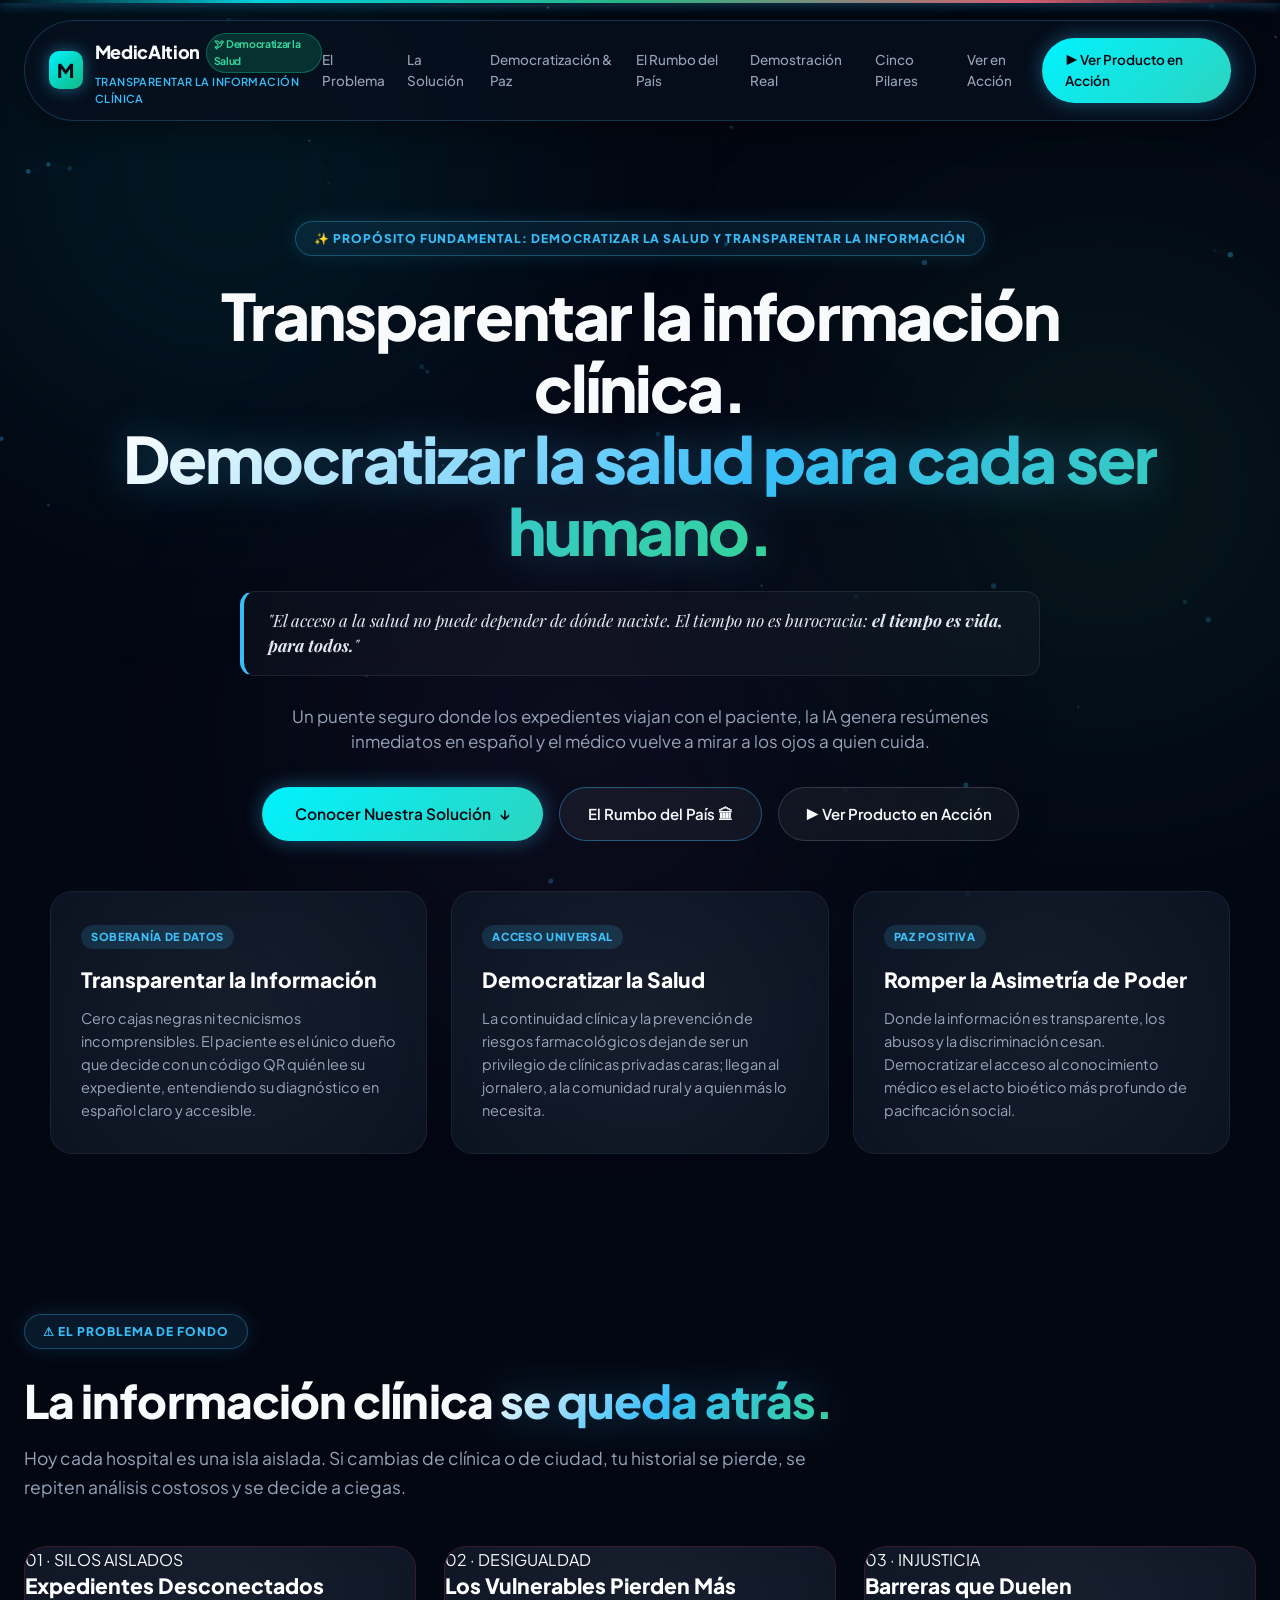
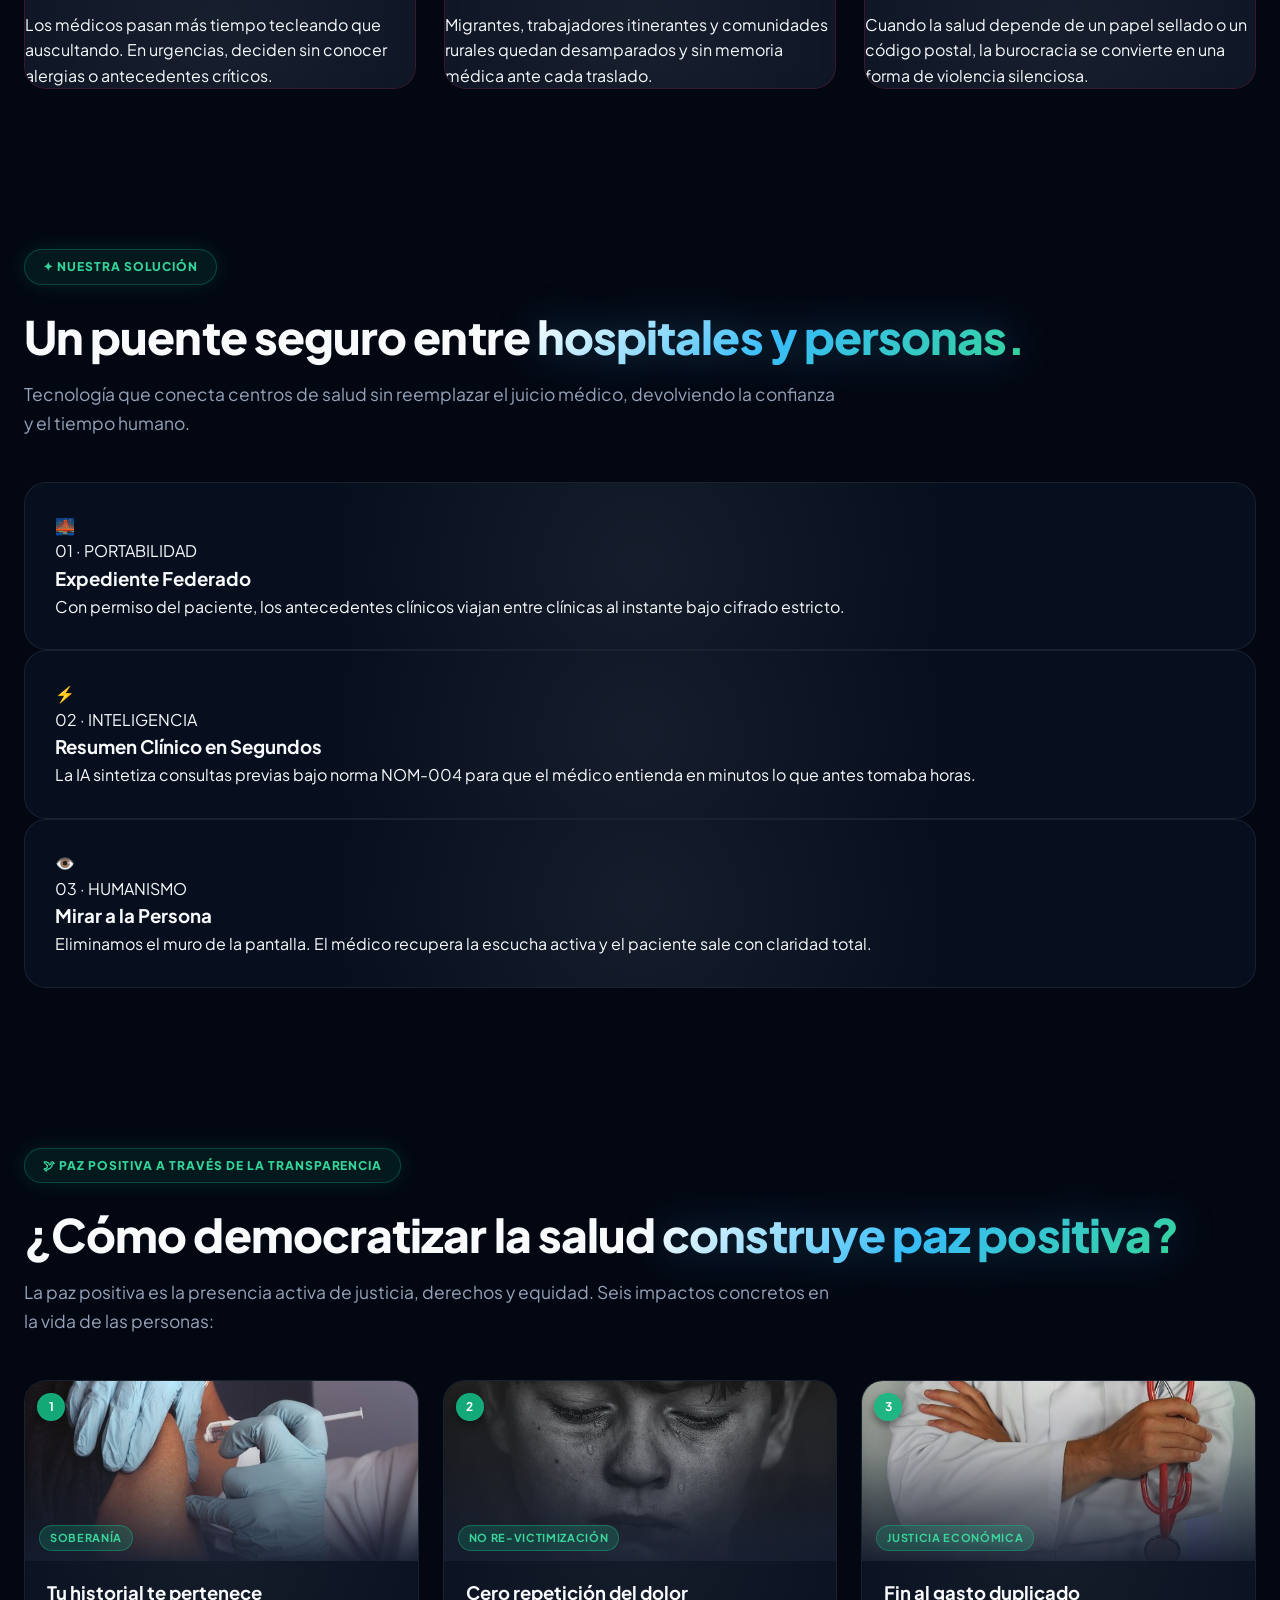
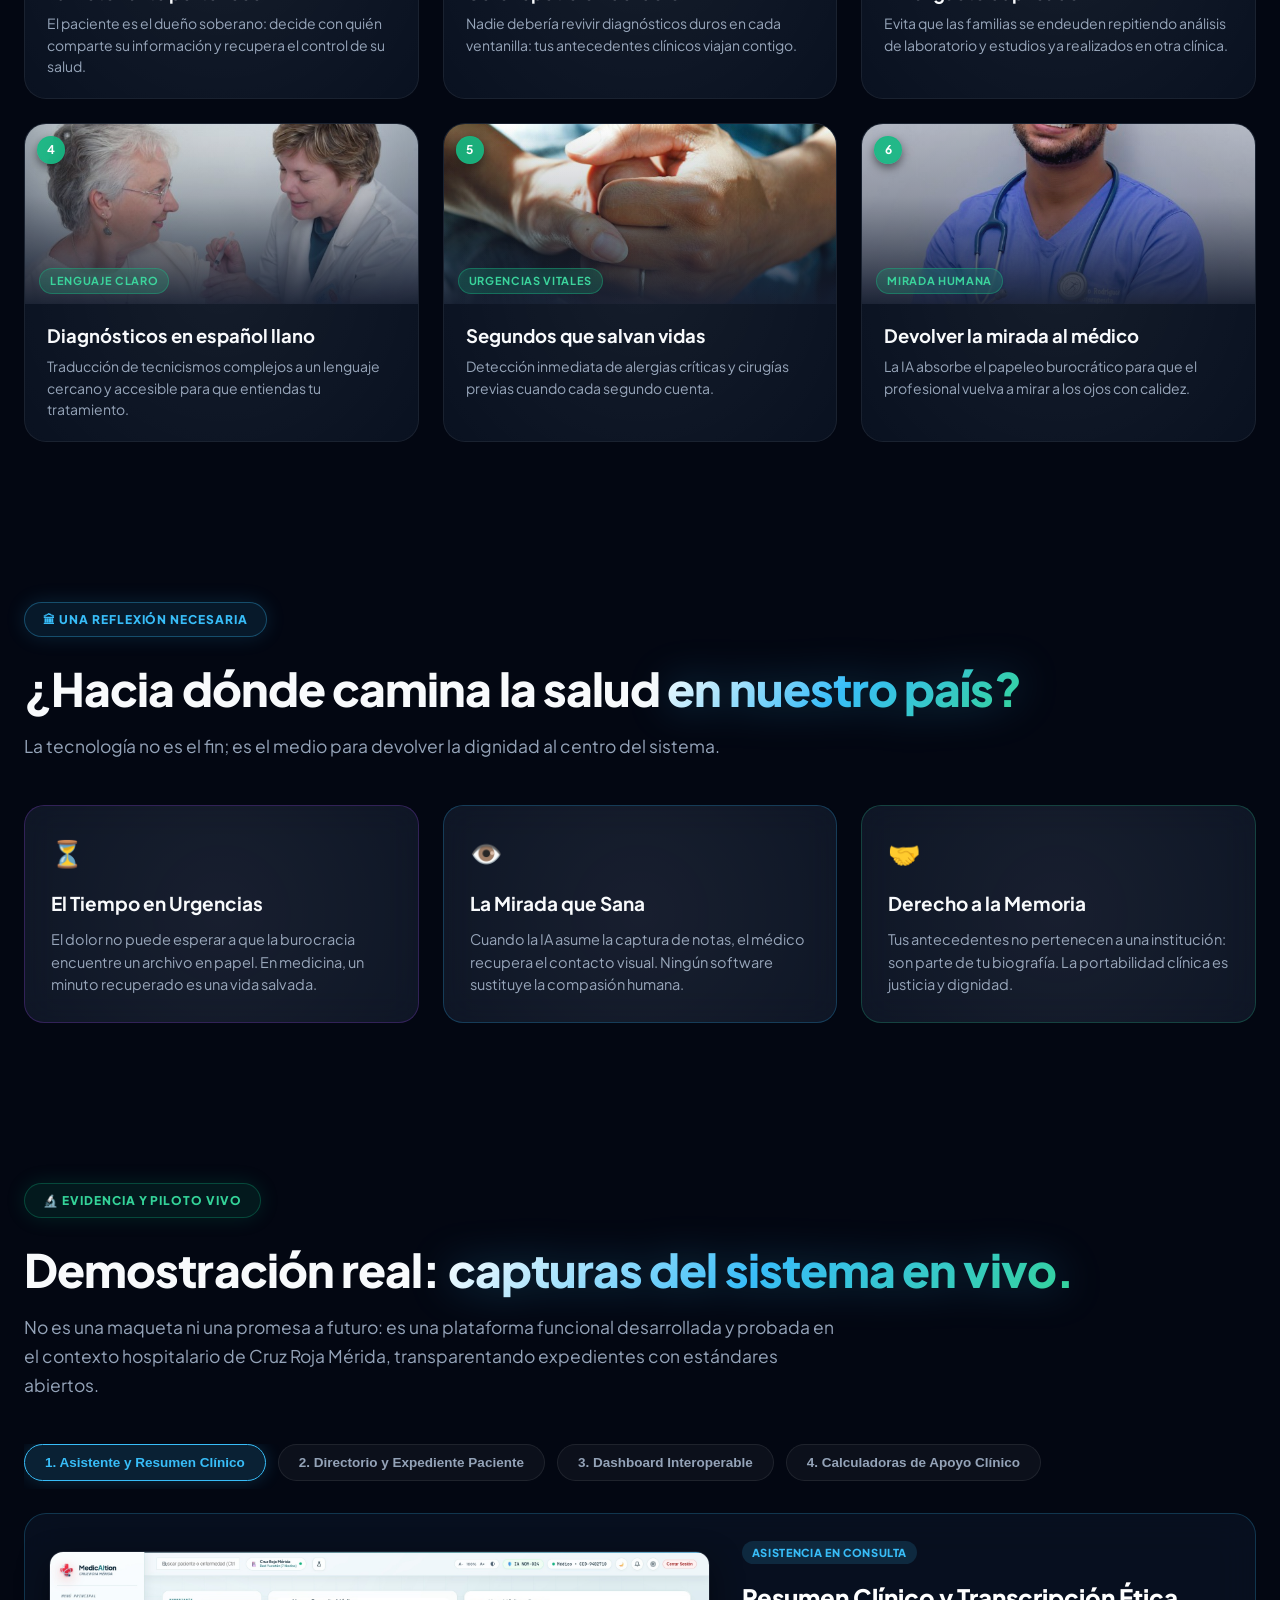
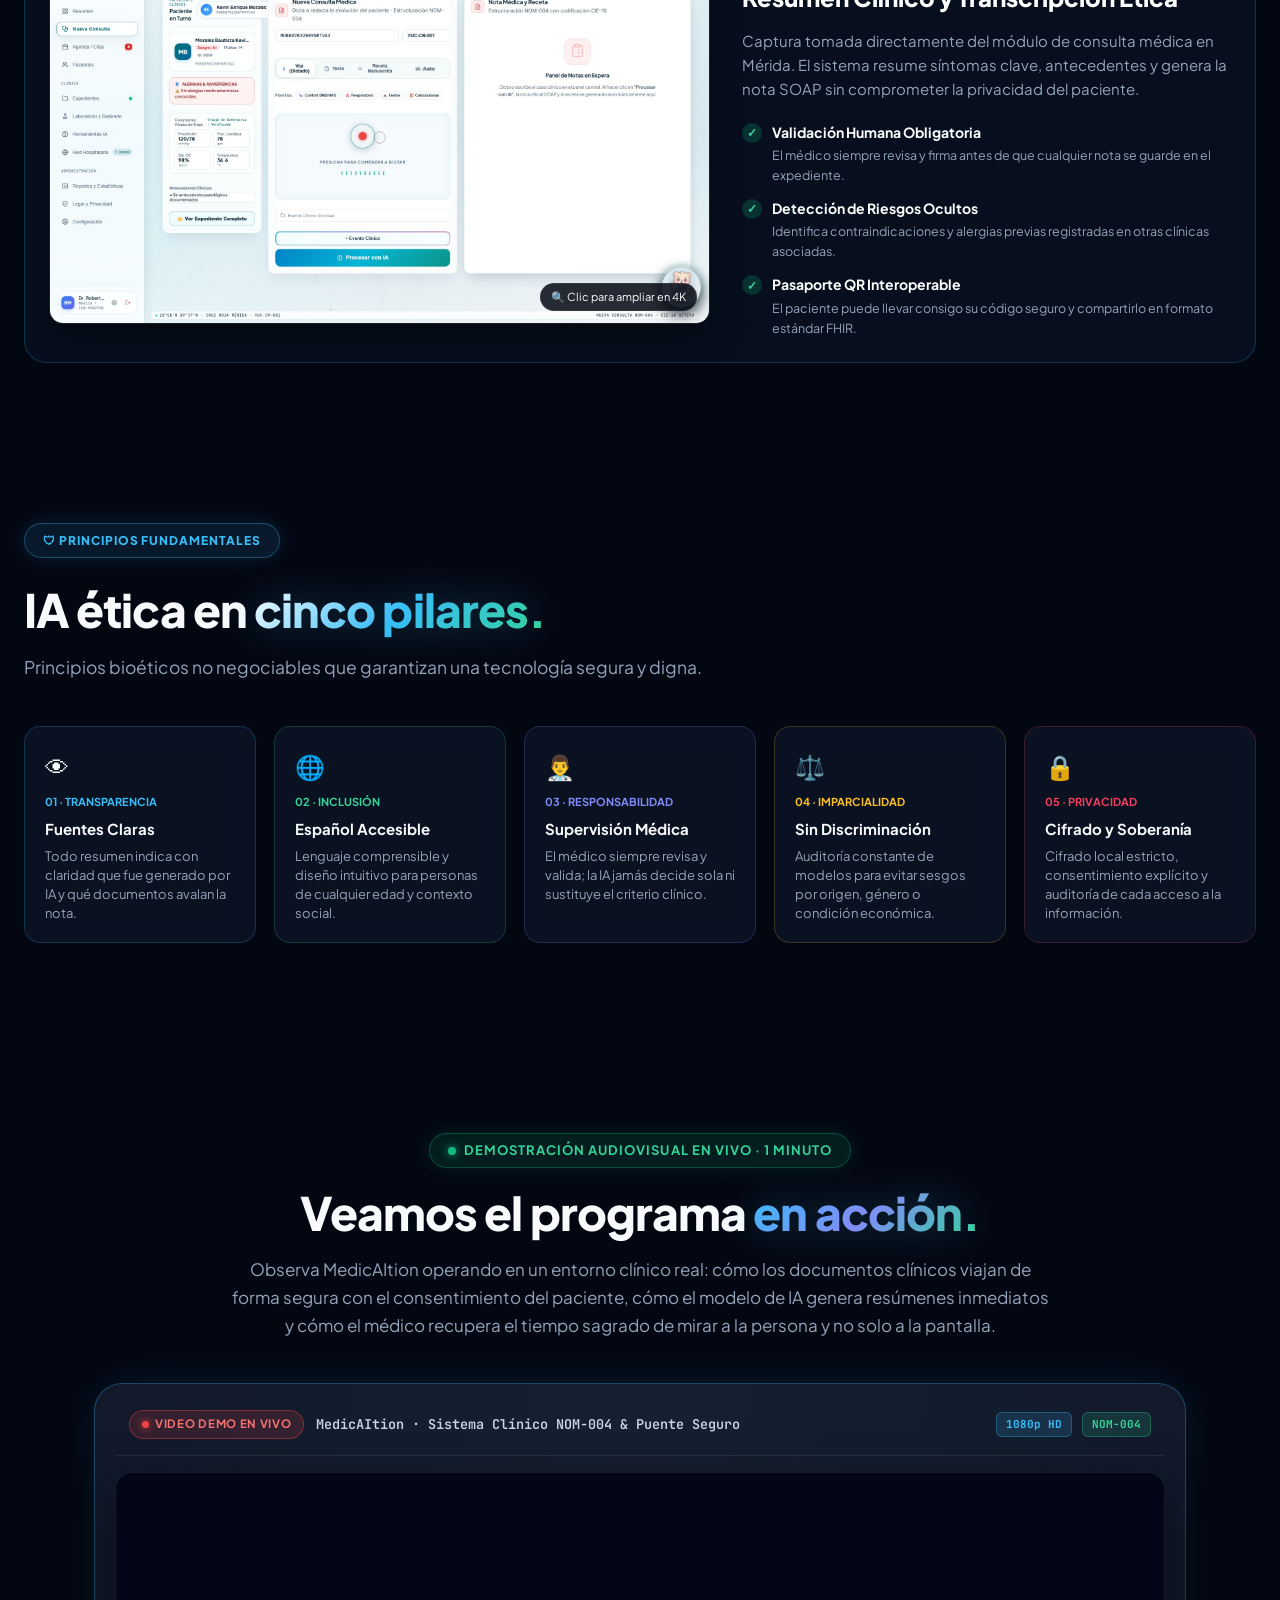
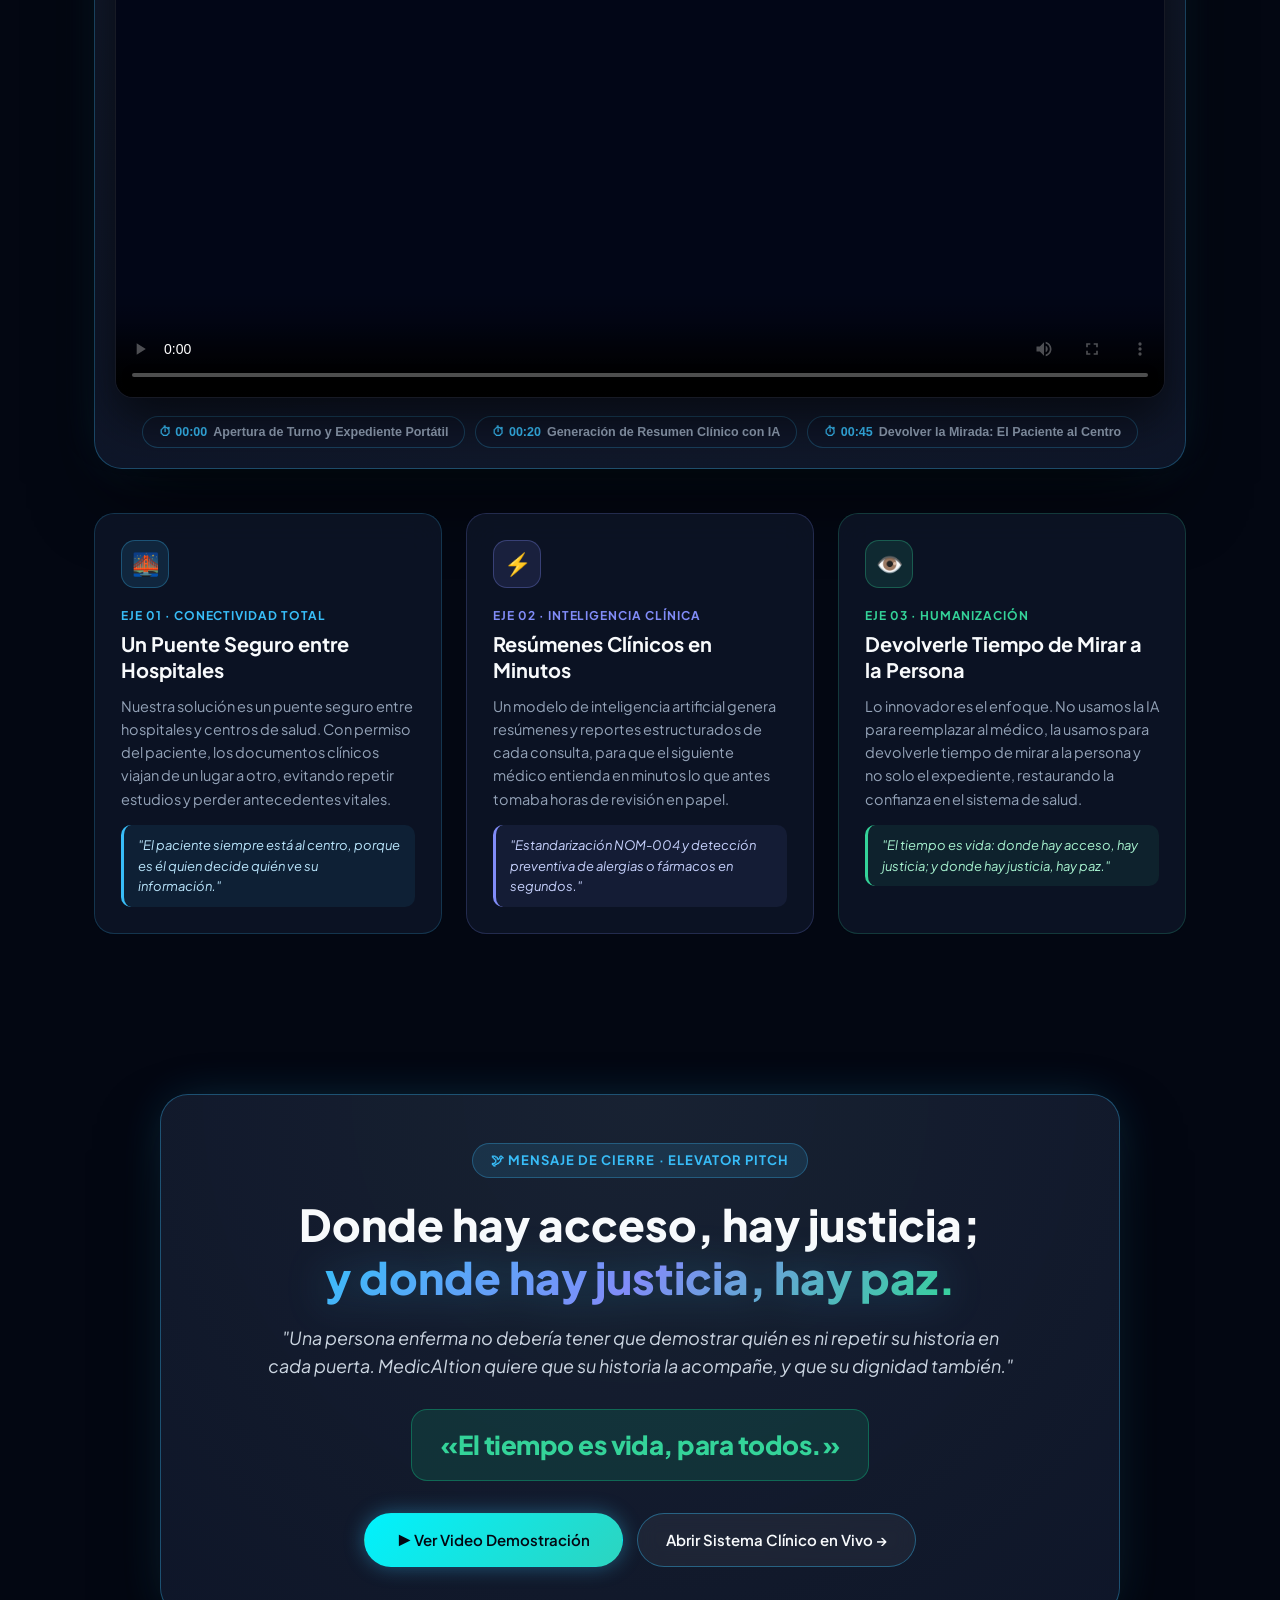
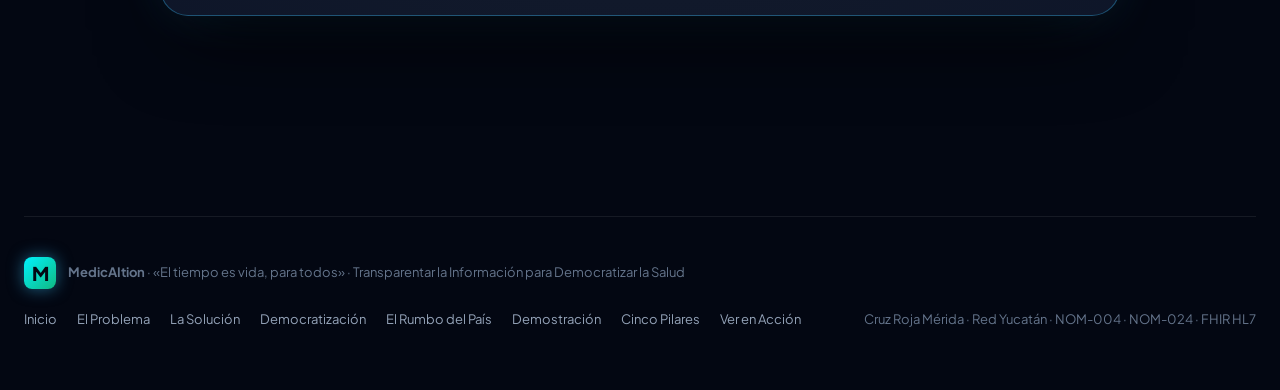
==== frontend/landing/index.html @ 50cee6bd "refactor: Condensar toda la presentacion a formato Elevator Pitch eliminando exceso de texto y jerga" ====
<!DOCTYPE html>
<html lang="es">
<head>
  <meta charset="UTF-8" />
  <meta name="viewport" content="width=device-width, initial-scale=1.0" />
  <title>MedicAItion — «El tiempo es vida, para todos» · Democratizar la Salud</title>
  <meta name="description" content="Una profunda propuesta bioética y tecnológica para democratizar la salud en México transparentando la información clínica. Porque el tiempo es vida, para todos." />

  <!-- TIPOGRAFÍAS DE ÉLITE: Plus Jakarta Sans, Playfair Display y JetBrains Mono -->
  <link rel="preconnect" href="https://fonts.googleapis.com" />
  <link rel="preconnect" href="https://fonts.gstatic.com" crossorigin />
  <link href="https://fonts.googleapis.com/css2?family=Plus+Jakarta+Sans:wght@300;400;500;600;700;800;900&family=Playfair+Display:ital,wght@0,500;0,600;0,700;1,400;1,600;1,700&family=JetBrains+Mono:wght@400;500;700&display=swap" rel="stylesheet" />

  <style>
    /* ==========================================================================
       VARIABLES Y PALETA DE COLORES ULTRA-LUXURY (NÁCAR BIOCLÍNICO & CALIDEZ HUMANA)
       ========================================================================== */
    :root {
      --bg: #030712;
      --bg-surface: #070f1e;
      --bg-card: rgba(10, 20, 36, 0.72);
      --bg-card-hover: rgba(15, 30, 54, 0.90);
      --bg-glass: rgba(255, 255, 255, 0.04);
      
      --border-subtle: rgba(255, 255, 255, 0.08);
      --border-glass: rgba(56, 189, 248, 0.22);
      --border-glow: rgba(56, 189, 248, 0.6);
      
      --cyan: #38bdf8;
      --cyan-bright: #00f2fe;
      --teal: #2dd4bf;
      --emerald: #10b981;
      --emerald-glow: #34d399;
      --rose: #f43f5e;
      --rose-glow: #fb7185;
      --amber: #fbbf24;
      --purple: #c084fc;
      --indigo: #6366f1;
      
      --text-main: #f8fafc;
      --text-muted: #94a3b8;
      --text-dim: #64748b;
      
      --font-sans: 'Plus Jakarta Sans', -apple-system, BlinkMacSystemFont, sans-serif;
      --font-serif: 'Playfair Display', Georgia, serif;
      --font-mono: 'JetBrains Mono', monospace;
      
      --radius-sm: 8px;
      --radius-md: 14px;
      --radius-lg: 22px;
      --radius-full: 9999px;
      
      --shadow-subtle: 0 4px 20px rgba(0, 0, 0, 0.4);
      --shadow-glow: 0 0 35px rgba(56, 189, 248, 0.25);
      --shadow-rose: 0 0 35px rgba(244, 63, 94, 0.25);
      --shadow-emerald: 0 0 35px rgba(16, 185, 129, 0.25);
    }

    *, *::before, *::after {
      box-sizing: border-box;
      margin: 0;
      padding: 0;
    }

    html {
      scroll-behavior: smooth;
      background-color: var(--bg);
      color: var(--text-main);
      font-family: var(--font-sans);
      font-size: 16px;
      line-height: 1.6;
      overflow-x: hidden;
      -webkit-font-smoothing: antialiased;
    }

    body {
      position: relative;
      background-color: var(--bg);
      color: var(--text-main);
      min-height: 100vh;
      overflow-x: hidden;
    }

    /* CANVAS Y FONDOS BIOLUMINISCENTES DINÁMICOS */
    #mesh-canvas {
      position: fixed;
      top: 0;
      left: 0;
      width: 100vw;
      height: 100vh;
      pointer-events: none;
      z-index: 0;
      opacity: 0.55;
    }

    .ambient-aurora {
      position: fixed;
      width: 650px;
      height: 650px;
      border-radius: 50%;
      filter: blur(140px);
      pointer-events: none;
      z-index: 0;
      opacity: 0.18;
      animation: auroraFloat 22s ease-in-out infinite alternate;
    }
    .aurora-1 {
      top: -150px;
      left: -100px;
      background: radial-gradient(circle, var(--cyan-bright) 0%, rgba(99, 102, 241, 0) 70%);
    }
    .aurora-2 {
      bottom: 10%;
      right: -150px;
      background: radial-gradient(circle, var(--emerald-glow) 0%, rgba(45, 212, 191, 0) 70%);
      animation-delay: -7s;
    }
    .aurora-3 {
      top: 45%;
      left: 20%;
      background: radial-gradient(circle, var(--purple) 0%, rgba(244, 63, 94, 0) 70%);
      opacity: 0.12;
      animation-delay: -14s;
    }

    @keyframes auroraFloat {
      0% { transform: translate(0, 0) scale(1); }
      50% { transform: translate(60px, 40px) scale(1.12); }
      100% { transform: translate(-40px, 80px) scale(0.95); }
    }

    /* LÍNEA DE LATIDO EKG OSCILOSCOPIO */
    .ekg-line-header {
      position: fixed;
      top: 0;
      left: 0;
      width: 100%;
      height: 3px;
      z-index: 1000;
      background: linear-gradient(90deg, 
        transparent 0%, 
        var(--cyan-bright) 20%, 
        var(--emerald-glow) 50%, 
        var(--rose-glow) 80%, 
        transparent 100%);
      opacity: 0.85;
      box-shadow: 0 0 12px var(--cyan);
      animation: ekgPulse 3.5s cubic-bezier(0.4, 0, 0.2, 1) infinite;
    }

    @keyframes ekgPulse {
      0% { opacity: 0.3; transform: scaleX(0.7); filter: hue-rotate(0deg); }
      50% { opacity: 1; transform: scaleX(1); filter: hue-rotate(25deg); }
      100% { opacity: 0.3; transform: scaleX(0.7); filter: hue-rotate(0deg); }
    }

    /* SPOTLIGHT INTERACTIVO DEL CURSOR */
    .cursor-spotlight {
      position: fixed;
      top: 0;
      left: 0;
      width: 700px;
      height: 700px;
      margin-left: -350px;
      margin-top: -350px;
      border-radius: 50%;
      background: radial-gradient(circle, rgba(56, 189, 248, 0.08) 0%, rgba(56, 189, 248, 0) 65%);
      pointer-events: none;
      z-index: 1;
      transition: opacity 0.3s ease;
      transform: translate3d(var(--mouse-x, -1000px), var(--mouse-y, -1000px), 0);
    }

    /* CONTENEDOR PRINCIPAL */
    .content-wrapper {
      position: relative;
      z-index: 2;
      max-width: 1320px;
      margin: 0 auto;
      padding: 0 24px;
    }

    /* BARRA DE NAVEGACIÓN SUPERIOR (HUD DE CRISTAL) */
    .hud-header {
      position: sticky;
      top: 20px;
      z-index: 100;
      display: flex;
      align-items: center;
      justify-content: space-between;
      padding: 12px 24px;
      margin: 20px 0 40px 0;
      background: rgba(7, 15, 30, 0.75);
      backdrop-filter: blur(20px);
      -webkit-backdrop-filter: blur(20px);
      border: 1px solid var(--border-glass);
      border-radius: var(--radius-full);
      box-shadow: 0 8px 32px rgba(0, 0, 0, 0.45);
      transition: all 0.3s ease;
    }

    .hud-brand {
      display: flex;
      align-items: center;
      gap: 12px;
      text-decoration: none;
      color: var(--text-main);
    }

    .brand-mark {
      width: 38px;
      height: 38px;
      border-radius: 10px;
      background: linear-gradient(135deg, var(--cyan-bright) 0%, var(--emerald) 100%);
      display: flex;
      align-items: center;
      justify-content: center;
      font-weight: 900;
      font-size: 19px;
      color: #030712;
      box-shadow: 0 0 16px rgba(56, 189, 248, 0.5);
    }

    .brand-text {
      display: flex;
      flex-direction: column;
    }
    .brand-name {
      font-weight: 900;
      font-size: 18px;
      letter-spacing: -0.02em;
      display: flex;
      align-items: center;
      gap: 6px;
    }
    .brand-name .badge-paz {
      font-size: 10.5px;
      font-weight: 700;
      padding: 2px 7px;
      border-radius: 999px;
      background: rgba(16, 185, 129, 0.2);
      border: 1px solid rgba(16, 185, 129, 0.4);
      color: var(--emerald-glow);
    }
    .brand-sub {
      font-size: 11px;
      color: var(--cyan);
      letter-spacing: 0.04em;
      text-transform: uppercase;
      font-weight: 600;
    }

    .hud-nav {
      display: flex;
      align-items: center;
      gap: 18px;
    }
    .hud-nav a {
      text-decoration: none;
      color: var(--text-muted);
      font-size: 13.5px;
      font-weight: 500;
      transition: all 0.2s ease;
      position: relative;
    }
    .hud-nav a:hover {
      color: var(--cyan);
    }
    .hud-nav a:hover::after {
      content: '';
      position: absolute;
      bottom: -4px;
      left: 0;
      width: 100%;
      height: 2px;
      background: var(--cyan);
      box-shadow: 0 0 8px var(--cyan);
      border-radius: 2px;
    }

    .hud-actions {
      display: flex;
      align-items: center;
      gap: 12px;
    }

    /* BOTONES GLOW */
    .btn-glow {
      display: inline-flex;
      align-items: center;
      gap: 8px;
      padding: 10px 22px;
      border-radius: var(--radius-full);
      font-size: 13.5px;
      font-weight: 600;
      text-decoration: none;
      cursor: pointer;
      transition: all 0.25s cubic-bezier(0.4, 0, 0.2, 1);
      border: 1px solid transparent;
      outline: none;
    }
    .btn-glow-primary {
      background: linear-gradient(135deg, var(--cyan-bright) 0%, var(--teal) 100%);
      color: #030712;
      box-shadow: 0 0 20px rgba(56, 189, 248, 0.4);
    }
    .btn-glow-primary:hover {
      transform: translateY(-2px);
      box-shadow: 0 0 30px rgba(56, 189, 248, 0.7);
    }
    .btn-glow-secondary {
      background: rgba(255, 255, 255, 0.05);
      color: var(--text-main);
      border-color: rgba(255, 255, 255, 0.15);
      backdrop-filter: blur(10px);
    }
    .btn-glow-secondary:hover {
      background: rgba(255, 255, 255, 0.1);
      border-color: var(--cyan);
      color: var(--cyan);
      transform: translateY(-2px);
    }

    /* ==========================================================================
       1. HERO SECTION: FILOSOFÍA DE LA VIDA Y EL TIEMPO
       ========================================================================== */
    .hero-container {
      padding: 60px 0 80px 0;
      text-align: center;
      position: relative;
    }

    .section-eyebrow {
      display: inline-flex;
      align-items: center;
      gap: 8px;
      padding: 7px 18px;
      border-radius: var(--radius-full);
      background: rgba(56, 189, 248, 0.1);
      border: 1px solid rgba(56, 189, 248, 0.32);
      color: var(--cyan);
      font-size: 12px;
      font-weight: 800;
      letter-spacing: 0.08em;
      text-transform: uppercase;
      margin-bottom: 24px;
      box-shadow: 0 0 20px rgba(56, 189, 248, 0.15);
    }
    .section-eyebrow.rose {
      background: rgba(244, 63, 94, 0.1);
      border-color: rgba(244, 63, 94, 0.3);
      color: var(--rose-glow);
      box-shadow: 0 0 20px rgba(244, 63, 94, 0.15);
    }
    .section-eyebrow.emerald {
      background: rgba(16, 185, 129, 0.1);
      border-color: rgba(16, 185, 129, 0.3);
      color: var(--emerald-glow);
      box-shadow: 0 0 20px rgba(16, 185, 129, 0.15);
    }

    .hero-title {
      font-family: var(--font-sans);
      font-size: clamp(34px, 5.2vw, 64px);
      font-weight: 900;
      line-height: 1.12;
      letter-spacing: -0.03em;
      margin-bottom: 24px;
      max-width: 1060px;
      margin-left: auto;
      margin-right: auto;
    }

    .text-shimmer {
      background: linear-gradient(135deg, #ffffff 0%, var(--cyan) 50%, var(--emerald-glow) 100%);
      -webkit-background-clip: text;
      -webkit-text-fill-color: transparent;
      filter: drop-shadow(0 0 20px rgba(56, 189, 248, 0.3));
    }
    .text-shimmer-rose {
      background: linear-gradient(135deg, #ffffff 0%, var(--rose-glow) 50%, #f43f5e 100%);
      -webkit-background-clip: text;
      -webkit-text-fill-color: transparent;
      filter: drop-shadow(0 0 20px rgba(244, 63, 94, 0.3));
    }

    .hero-quote-card {
      max-width: 920px;
      margin: 0 auto 28px auto;
      padding: 24px 34px;
      background: rgba(255, 255, 255, 0.03);
      border: 1px solid var(--border-subtle);
      border-left: 4px solid var(--cyan);
      border-radius: var(--radius-md);
      backdrop-filter: blur(14px);
      text-align: left;
    }
    .hero-quote {
      font-family: var(--font-serif);
      font-style: italic;
      font-size: 19.5px;
      color: #e2e8f0;
      line-height: 1.6;
    }

    .hero-desc {
      font-size: 18.5px;
      color: var(--text-muted);
      max-width: 860px;
      margin: 0 auto 36px auto;
      line-height: 1.65;
    }

    .hero-actions {
      display: flex;
      align-items: center;
      justify-content: center;
      gap: 16px;
      margin-bottom: 50px;
      flex-wrap: wrap;
    }

    /* TARJETAS 3D TILT DE LA PROPUESTA DE VALOR */
    .hero-cards-grid {
      display: grid;
      grid-template-columns: repeat(auto-fit, minmax(280px, 1fr));
      gap: 24px;
      max-width: 1180px;
      margin: 0 auto;
      perspective: 1000px;
    }

    .tilt-card {
      background: var(--bg-card);
      border: 1px solid var(--border-subtle);
      border-radius: var(--radius-lg);
      padding: 30px;
      text-align: left;
      position: relative;
      overflow: hidden;
      backdrop-filter: blur(16px);
      transition: transform 0.2s cubic-bezier(0.2, 0, 0.2, 1), border-color 0.3s ease, box-shadow 0.3s ease;
      transform-style: preserve-3d;
    }
    .tilt-card::before {
      content: '';
      position: absolute;
      inset: 0;
      background: radial-gradient(800px circle at var(--card-x, 50%) var(--card-y, 50%), rgba(255, 255, 255, 0.06), transparent 40%);
      pointer-events: none;
      z-index: 1;
    }
    .tilt-card:hover {
      border-color: var(--border-glass);
      box-shadow: 0 16px 36px rgba(0, 0, 0, 0.5), 0 0 30px rgba(56, 189, 248, 0.15);
    }

    .card-badge-pill {
      display: inline-block;
      font-size: 11px;
      font-weight: 800;
      text-transform: uppercase;
      letter-spacing: 0.06em;
      padding: 3px 10px;
      border-radius: var(--radius-full);
      background: rgba(56, 189, 248, 0.15);
      color: var(--cyan);
      margin-bottom: 14px;
    }
    .card-title {
      font-size: 21px;
      font-weight: 800;
      margin-bottom: 10px;
      color: #fff;
    }
    .card-desc {
      font-size: 14.5px;
      color: var(--text-muted);
      line-height: 1.6;
    }

    /* SECCIÓN GENERAL */
    section {
      padding: 80px 0;
      position: relative;
    }
    .section-title {
      font-size: clamp(28px, 3.8vw, 46px);
      font-weight: 900;
      letter-spacing: -0.02em;
      line-height: 1.2;
      margin-bottom: 16px;
    }
    .section-desc {
      font-size: 17.5px;
      color: var(--text-muted);
      max-width: 820px;
      line-height: 1.65;
      margin-bottom: 44px;
    }

    /* ==========================================================================
       2. EL PROBLEMA: OPACIDAD Y MONOPOLIO DE DATOS
       ========================================================================== */
    .problem-grid {
      display: grid;
      grid-template-columns: repeat(auto-fit, minmax(340px, 1fr));
      gap: 28px;
    }

    .problem-card {
      background: rgba(15, 23, 42, 0.65);
      border: 1px solid rgba(244, 63, 94, 0.2);
      border-radius: var(--radius-lg);
      padding: 0;
      overflow: hidden;
      display: flex;
      flex-direction: column;
      position: relative;
      transition: all 0.35s ease;
    }
    .problem-card:hover {
      border-color: rgba(244, 63, 94, 0.55);
      box-shadow: 0 16px 40px rgba(0, 0, 0, 0.6), 0 0 35px rgba(244, 63, 94, 0.2);
      transform: translateY(-4px);
    }

    .card-photo-header {
      position: relative;
      width: 100%;
      height: 210px;
      overflow: hidden;
    }
    .card-photo-header img {
      width: 100%;
      height: 100%;
      object-fit: cover;
      transition: transform 0.6s cubic-bezier(0.2, 0, 0.2, 1);
    }
    .problem-card:hover .card-photo-header img {
      transform: scale(1.06);
    }
    .card-photo-overlay {
      position: absolute;
      inset: 0;
      background: linear-gradient(180deg, rgba(3, 7, 18, 0.05) 0%, rgba(15, 23, 42, 0.95) 100%);
    }
    .card-photo-tag {
      position: absolute;
      bottom: 12px;
      left: 16px;
      padding: 4px 10px;
      border-radius: var(--radius-full);
      background: rgba(244, 63, 94, 0.9);
      backdrop-filter: blur(8px);
      color: #fff;
      font-size: 11px;
      font-weight: 800;
      letter-spacing: 0.05em;
      text-transform: uppercase;
      box-shadow: 0 2px 10px rgba(0, 0, 0, 0.4);
    }

    .problem-body {
      padding: 24px;
      display: flex;
      flex-direction: column;
      flex: 1;
    }
    .problem-icon-badge {
      width: 44px;
      height: 44px;
      border-radius: 12px;
      background: rgba(244, 63, 94, 0.12);
      border: 1px solid rgba(244, 63, 94, 0.3);
      color: var(--rose-glow);
      display: flex;
      align-items: center;
      justify-content: center;
      font-size: 20px;
      margin-bottom: 16px;
    }
    .problem-card-title {
      font-size: 21px;
      font-weight: 800;
      color: #fff;
      margin-bottom: 12px;
      line-height: 1.3;
    }
    .problem-card-text {
      font-size: 14.5px;
      color: var(--text-muted);
      line-height: 1.6;
      margin-bottom: 20px;
      flex: 1;
    }
    .problem-highlight {
      padding: 14px 18px;
      border-radius: var(--radius-md);
      background: rgba(244, 63, 94, 0.08);
      border-left: 3px solid var(--rose);
      font-size: 13.5px;
      color: #fecdd3;
      font-style: italic;
      font-family: var(--font-serif);
      line-height: 1.5;
    }

    /* ==========================================================================
       3. LA SOLUCIÓN: INFORMACIÓN TRANSPARENTE Y SALUD DEMOCRÁTICA
       ========================================================================== */
    .solution-showcase {
      display: grid;
      grid-template-columns: 1fr 1.35fr;
      gap: 36px;
      align-items: center;
      margin-top: 20px;
    }
    @media (max-width: 992px) {
      .solution-showcase {
        grid-template-columns: 1fr;
      }
    }

    .solution-features {
      display: flex;
      flex-direction: column;
      gap: 18px;
    }
    .sol-feat-card {
      background: var(--bg-card);
      border: 1px solid var(--border-subtle);
      border-radius: var(--radius-md);
      padding: 22px;
      cursor: pointer;
      display: flex;
      gap: 18px;
      transition: all 0.25s ease;
      position: relative;
    }
    .sol-feat-card.active {
      border-color: var(--cyan);
      background: rgba(56, 189, 248, 0.08);
      box-shadow: 0 0 25px rgba(56, 189, 248, 0.15);
    }
    .sol-feat-icon {
      width: 44px;
      height: 44px;
      border-radius: 10px;
      background: rgba(56, 189, 248, 0.15);
      border: 1px solid rgba(56, 189, 248, 0.3);
      color: var(--cyan-bright);
      display: flex;
      align-items: center;
      justify-content: center;
      font-size: 20px;
      flex-shrink: 0;
    }
    .sol-feat-content h4 {
      font-size: 17px;
      font-weight: 800;
      color: #fff;
      margin-bottom: 6px;
    }
    .sol-feat-content p {
      font-size: 13.5px;
      color: var(--text-muted);
      line-height: 1.5;
    }

    /* DISPLAY DE CAPTURA REAL */
    .solution-mockup {
      background: rgba(7, 15, 30, 0.85);
      border: 1px solid var(--border-glass);
      border-radius: var(--radius-lg);
      padding: 12px;
      box-shadow: 0 25px 60px rgba(0, 0, 0, 0.7), var(--shadow-glow);
      position: relative;
    }
    .mockup-header {
      display: flex;
      align-items: center;
      justify-content: space-between;
      padding: 8px 14px 12px 14px;
      border-bottom: 1px solid var(--border-subtle);
      margin-bottom: 12px;
    }
    .mockup-dots {
      display: flex;
      gap: 6px;
    }
    .mockup-dot {
      width: 10px;
      height: 10px;
      border-radius: 50%;
    }
    .mockup-dot.red { background: #ef4444; }
    .mockup-dot.yellow { background: #f59e0b; }
    .mockup-dot.green { background: #10b981; }
    .mockup-url {
      font-family: var(--font-mono);
      font-size: 11.5px;
      color: var(--text-muted);
      background: rgba(255, 255, 255, 0.05);
      padding: 4px 14px;
      border-radius: 6px;
    }

    .mockup-viewport {
      position: relative;
      border-radius: 12px;
      overflow: hidden;
      background: #000;
      max-height: 480px;
    }
    .mockup-viewport img {
      width: 100%;
      height: auto;
      display: block;
      transition: opacity 0.3s ease;
    }
    .mockup-badge {
      position: absolute;
      top: 14px;
      right: 14px;
      background: rgba(16, 185, 129, 0.85);
      backdrop-filter: blur(8px);
      color: #030712;
      font-weight: 800;
      font-size: 11px;
      padding: 5px 12px;
      border-radius: var(--radius-full);
      box-shadow: 0 4px 12px rgba(0, 0, 0, 0.4);
    }

    /* ==========================================================================
       4. CONSTRUCCIÓN DE PAZ: CON IMÁGENES EVOCADORAS EN CADA PILAR
       ========================================================================== */
    .peace-grid {
      display: grid;
      grid-template-columns: repeat(auto-fit, minmax(340px, 1fr));
      gap: 28px;
      margin-top: 20px;
    }
    .peace-card {
      background: var(--bg-card);
      border: 1px solid var(--border-subtle);
      border-radius: var(--radius-lg);
      padding: 0;
      position: relative;
      overflow: hidden;
      backdrop-filter: blur(16px);
      transition: all 0.3s ease;
      display: flex;
      flex-direction: column;
    }
    .peace-card:hover {
      border-color: rgba(16, 185, 129, 0.5);
      box-shadow: 0 16px 36px rgba(0, 0, 0, 0.5), var(--shadow-emerald);
      transform: translateY(-4px);
    }

    .peace-card-img {
      position: relative;
      width: 100%;
      height: 170px;
      overflow: hidden;
    }
    .peace-card-img img {
      width: 100%;
      height: 100%;
      object-fit: cover;
      transition: transform 0.6s cubic-bezier(0.2, 0, 0.2, 1);
    }
    .peace-card:hover .peace-card-img img {
      transform: scale(1.05);
    }
    .peace-card-img-overlay {
      position: absolute;
      inset: 0;
      background: linear-gradient(180deg, rgba(3, 7, 18, 0.1) 0%, rgba(10, 20, 36, 0.95) 100%);
    }
    .peace-num-badge {
      position: absolute;
      top: 14px;
      left: 16px;
      width: 32px;
      height: 32px;
      border-radius: 50%;
      background: rgba(3, 7, 18, 0.85);
      border: 1px solid rgba(16, 185, 129, 0.5);
      color: var(--emerald-glow);
      display: flex;
      align-items: center;
      justify-content: center;
      font-weight: 800;
      font-size: 13px;
      backdrop-filter: blur(8px);
    }
    .peace-card-tag {
      position: absolute;
      bottom: 10px;
      left: 16px;
      padding: 3px 10px;
      border-radius: var(--radius-full);
      background: rgba(16, 185, 129, 0.85);
      color: #030712;
      font-size: 10.5px;
      font-weight: 800;
      letter-spacing: 0.05em;
      text-transform: uppercase;
      backdrop-filter: blur(8px);
    }

    .peace-card-body {
      padding: 24px;
      display: flex;
      flex-direction: column;
      flex: 1;
    }
    .peace-card-title {
      font-size: 18.5px;
      font-weight: 800;
      color: #fff;
      margin-bottom: 10px;
      line-height: 1.35;
    }
    .peace-card-text {
      font-size: 14px;
      color: var(--text-muted);
      line-height: 1.6;
      margin-bottom: 16px;
      flex: 1;
    }
    .peace-card-quote {
      padding: 10px 14px;
      border-radius: var(--radius-sm);
      background: rgba(16, 185, 129, 0.08);
      border-left: 2px solid var(--emerald-glow);
      font-family: var(--font-serif);
      font-style: italic;
      font-size: 13px;
      color: #a7f3d0;
      line-height: 1.5;
    }

    /* ==========================================================================
       5. FILOSOFÍA EMOTIVA: EL RUMBO DE LA SALUD EN NUESTRO PAÍS
       ========================================================================== */
    .stories-grid {
      display: grid;
      grid-template-columns: repeat(auto-fit, minmax(350px, 1fr));
      gap: 30px;
      margin-top: 20px;
    }

    .story-card {
      background: rgba(10, 20, 36, 0.85);
      border: 1px solid rgba(56, 189, 248, 0.2);
      border-radius: var(--radius-lg);
      overflow: hidden;
      display: flex;
      flex-direction: column;
      position: relative;
      backdrop-filter: blur(20px);
      transition: all 0.35s cubic-bezier(0.2, 0, 0.2, 1);
    }
    .story-card:hover {
      border-color: var(--cyan);
      box-shadow: 0 20px 45px rgba(0, 0, 0, 0.6), 0 0 35px rgba(56, 189, 248, 0.22);
      transform: translateY(-5px);
    }

    .story-photo-wrapper {
      position: relative;
      width: 100%;
      height: 230px;
      overflow: hidden;
    }
    .story-photo-wrapper img {
      width: 100%;
      height: 100%;
      object-fit: cover;
      transition: transform 0.6s ease;
    }
    .story-card:hover .story-photo-wrapper img {
      transform: scale(1.05);
    }
    .story-photo-overlay {
      position: absolute;
      inset: 0;
      background: linear-gradient(180deg, rgba(3, 7, 18, 0.1) 0%, rgba(10, 20, 36, 0.95) 100%);
    }
    .story-role-pill {
      position: absolute;
      top: 14px;
      left: 16px;
      padding: 4px 12px;
      border-radius: var(--radius-full);
      background: rgba(3, 7, 18, 0.85);
      border: 1px solid var(--border-glass);
      color: var(--cyan-bright);
      font-size: 11px;
      font-weight: 800;
      letter-spacing: 0.05em;
      text-transform: uppercase;
      backdrop-filter: blur(8px);
    }

    .story-body {
      padding: 26px;
      display: flex;
      flex-direction: column;
      flex: 1;
    }
    .story-name {
      font-size: 21px;
      font-weight: 800;
      color: #fff;
      margin-bottom: 4px;
      line-height: 1.3;
    }
    .story-loc {
      font-size: 12.5px;
      color: var(--teal);
      margin-bottom: 16px;
      font-weight: 600;
    }
    .story-quote {
      font-family: var(--font-serif);
      font-style: italic;
      font-size: 15px;
      color: #e2e8f0;
      line-height: 1.6;
      margin-bottom: 22px;
      flex: 1;
      position: relative;
      padding-left: 14px;
      border-left: 2px solid var(--cyan);
    }
    .story-impact {
      padding: 12px 16px;
      border-radius: var(--radius-md);
      background: rgba(56, 189, 248, 0.08);
      border: 1px solid rgba(56, 189, 248, 0.18);
      font-size: 13px;
      color: var(--cyan-bright);
      font-weight: 600;
      display: flex;
      align-items: center;
      gap: 8px;
    }

    /* ==========================================================================
       6. DEMOSTRACIÓN REAL: TABS INTERACTIVAS DE CAPTURAS
       ========================================================================== */
    .tabs-nav {
      display: flex;
      gap: 12px;
      margin-bottom: 24px;
      overflow-x: auto;
      padding-bottom: 8px;
    }
    .tab-btn {
      padding: 10px 20px;
      border-radius: var(--radius-full);
      background: rgba(255, 255, 255, 0.04);
      border: 1px solid var(--border-subtle);
      color: var(--text-muted);
      font-size: 13.5px;
      font-weight: 600;
      cursor: pointer;
      white-space: nowrap;
      transition: all 0.25s ease;
    }
    .tab-btn.active, .tab-btn:hover {
      background: rgba(56, 189, 248, 0.15);
      border-color: var(--cyan);
      color: var(--cyan);
      box-shadow: 0 0 18px rgba(56, 189, 248, 0.2);
    }

    .evidence-view {
      display: grid;
      grid-template-columns: 1.35fr 1fr;
      gap: 32px;
      align-items: center;
      background: var(--bg-card);
      border: 1px solid var(--border-glass);
      border-radius: var(--radius-lg);
      padding: 24px;
      backdrop-filter: blur(20px);
    }
    @media (max-width: 992px) {
      .evidence-view {
        grid-template-columns: 1fr;
      }
    }

    .evidence-img-box {
      border-radius: 14px;
      overflow: hidden;
      border: 1px solid var(--border-subtle);
      box-shadow: 0 12px 30px rgba(0, 0, 0, 0.5);
      cursor: pointer;
      position: relative;
    }
    .evidence-img-box img {
      width: 100%;
      height: auto;
      display: block;
      transition: transform 0.3s ease;
    }
    .evidence-img-box:hover img {
      transform: scale(1.02);
    }
    .zoom-hint {
      position: absolute;
      bottom: 12px;
      right: 12px;
      background: rgba(3, 7, 18, 0.85);
      border: 1px solid var(--border-subtle);
      color: #fff;
      font-size: 11px;
      padding: 4px 10px;
      border-radius: var(--radius-full);
      display: flex;
      align-items: center;
      gap: 5px;
    }

    .evidence-info h3 {
      font-size: 24px;
      font-weight: 800;
      color: #fff;
      margin-bottom: 12px;
    }
    .evidence-info p {
      font-size: 15px;
      color: var(--text-muted);
      line-height: 1.6;
      margin-bottom: 20px;
    }
    .evidence-points {
      display: flex;
      flex-direction: column;
      gap: 12px;
    }
    .point-item {
      display: flex;
      align-items: flex-start;
      gap: 10px;
    }
    .point-badge {
      width: 20px;
      height: 20px;
      border-radius: 50%;
      background: rgba(16, 185, 129, 0.2);
      color: var(--emerald-glow);
      display: flex;
      align-items: center;
      justify-content: center;
      font-size: 12px;
      font-weight: 800;
      flex-shrink: 0;
      margin-top: 2px;
    }
    .point-text h5 {
      font-size: 14px;
      font-weight: 700;
      color: #fff;
      margin-bottom: 2px;
    }
    .point-text p {
      font-size: 12.5px;
      color: var(--text-muted);
      margin-bottom: 0;
    }

    /* ==========================================================================
       7. CINCO PILARES ÉTICOS DE MEDICAITION
       ========================================================================== */
    .ethics-grid {
      display: grid;
      grid-template-columns: repeat(auto-fit, minmax(220px, 1fr));
      gap: 20px;
      margin-top: 20px;
    }
    .pillar-card {
      background: var(--bg-card);
      border: 1px solid var(--border-subtle);
      border-radius: var(--radius-md);
      padding: 24px;
      display: flex;
      flex-direction: column;
      backdrop-filter: blur(14px);
      transition: all 0.25s ease;
    }
    .pillar-card:hover {
      border-color: var(--cyan);
      box-shadow: 0 10px 25px rgba(0, 0, 0, 0.4), 0 0 20px rgba(56, 189, 248, 0.15);
      transform: translateY(-3px);
    }
    .pillar-num {
      font-family: var(--font-mono);
      font-size: 11px;
      font-weight: 800;
      color: var(--cyan-bright);
      letter-spacing: 0.05em;
      margin-bottom: 12px;
    }
    .pillar-icon {
      font-size: 26px;
      margin-bottom: 12px;
    }
    .pillar-title {
      font-size: 17px;
      font-weight: 800;
      color: #fff;
      margin-bottom: 8px;
    }
    .pillar-desc {
      font-size: 13px;
      color: var(--text-muted);
      line-height: 1.55;
    }

    /* ==========================================================================
       8. VEAMOS EL PRODUCTO EN ACCIÓN: VIDEO PLAYER CINEMATOGRÁFICO (HASTA EL FINAL)
       ========================================================================== */
    .video-section-wrapper {
      max-width: 1080px;
      margin: 0 auto;
    }

    .cinema-player {
      position: relative;
      width: 100%;
      border-radius: 24px;
      background: #030712;
      border: 1px solid rgba(56, 189, 248, 0.35);
      box-shadow: 0 30px 80px rgba(0, 0, 0, 0.8), 0 0 50px rgba(56, 189, 248, 0.2);
      overflow: hidden;
      aspect-ratio: 16 / 9;
      display: flex;
      align-items: center;
      justify-content: center;
      cursor: pointer;
    }

    .cinema-cover-img {
      position: absolute;
      inset: 0;
      width: 100%;
      height: 100%;
      object-fit: cover;
      opacity: 0.72;
      transition: transform 0.6s ease, opacity 0.4s ease;
    }
    .cinema-player:hover .cinema-cover-img {
      transform: scale(1.03);
      opacity: 0.82;
    }

    .cinema-gradient-overlay {
      position: absolute;
      inset: 0;
      background: radial-gradient(circle at center, rgba(3, 7, 18, 0.2) 0%, rgba(3, 7, 18, 0.85) 100%);
    }

    /* BOTÓN PLAY PULSANTE ULTRA-LUXURY */
    .play-btn-huge {
      position: relative;
      z-index: 5;
      width: 90px;
      height: 90px;
      border-radius: 50%;
      background: linear-gradient(135deg, var(--cyan-bright) 0%, var(--teal) 100%);
      display: flex;
      align-items: center;
      justify-content: center;
      box-shadow: 0 0 40px rgba(56, 189, 248, 0.8);
      cursor: pointer;
      animation: pulseRings 2.8s infinite;
      transition: transform 0.3s ease;
    }
    .play-btn-huge:hover {
      transform: scale(1.1);
    }
    .play-btn-huge svg {
      width: 34px;
      height: 34px;
      fill: #030712;
      margin-left: 4px;
    }

    @keyframes pulseRings {
      0% {
        box-shadow: 0 0 0 0 rgba(56, 189, 248, 0.7);
      }
      70% {
        box-shadow: 0 0 0 32px rgba(56, 189, 248, 0);
      }
      100% {
        box-shadow: 0 0 0 0 rgba(56, 189, 248, 0);
      }
    }

    /* HUD SUPERIOR DEL PLAYER */
    .player-top-bar {
      position: absolute;
      top: 0;
      left: 0;
      right: 0;
      padding: 18px 24px;
      display: flex;
      align-items: center;
      justify-content: space-between;
      z-index: 6;
      background: linear-gradient(180deg, rgba(3, 7, 18, 0.9) 0%, rgba(3, 7, 18, 0) 100%);
    }
    .player-case-tag {
      display: flex;
      align-items: center;
      gap: 10px;
    }
    .rec-badge {
      display: inline-flex;
      align-items: center;
      gap: 6px;
      padding: 4px 10px;
      border-radius: var(--radius-full);
      background: rgba(239, 68, 68, 0.2);
      border: 1px solid rgba(239, 68, 68, 0.5);
      color: #f87171;
      font-size: 11px;
      font-weight: 800;
      letter-spacing: 0.08em;
    }
    .rec-dot {
      width: 8px;
      height: 8px;
      border-radius: 50%;
      background: #ef4444;
      animation: recBlink 1.4s infinite;
    }
    @keyframes recBlink {
      0%, 100% { opacity: 1; }
      50% { opacity: 0.3; }
    }
    .player-case-title {
      font-size: 13.5px;
      font-weight: 600;
      color: #fff;
    }

    .player-audio-bars {
      display: flex;
      align-items: flex-end;
      gap: 3px;
      height: 18px;
    }
    .wave-bar {
      width: 3px;
      background: var(--cyan-bright);
      border-radius: 2px;
      animation: waveMove 1.2s ease-in-out infinite alternate;
    }
    .wave-bar:nth-child(1) { height: 40%; animation-delay: 0.1s; }
    .wave-bar:nth-child(2) { height: 80%; animation-delay: 0.3s; }
    .wave-bar:nth-child(3) { height: 100%; animation-delay: 0.2s; }
    .wave-bar:nth-child(4) { height: 60%; animation-delay: 0.4s; }
    .wave-bar:nth-child(5) { height: 75%; animation-delay: 0.15s; }

    @keyframes waveMove {
      0% { height: 25%; }
      100% { height: 100%; }
    }

    /* SUBTÍTULOS Y CONTROLES INFERIORES DEL PLAYER */
    .player-bottom-bar {
      position: absolute;
      bottom: 0;
      left: 0;
      right: 0;
      padding: 20px 24px;
      z-index: 6;
      background: linear-gradient(0deg, rgba(3, 7, 18, 0.95) 0%, rgba(3, 7, 18, 0) 100%);
      display: flex;
      flex-direction: column;
      gap: 12px;
    }

    .player-subtitle-box {
      background: rgba(7, 15, 30, 0.85);
      border: 1px solid var(--border-glass);
      border-radius: 10px;
      padding: 10px 18px;
      display: flex;
      align-items: center;
      gap: 12px;
      max-width: 820px;
      margin: 0 auto;
      backdrop-filter: blur(12px);
    }
    .sub-speaker {
      font-size: 11.5px;
      font-weight: 800;
      color: var(--cyan-bright);
      text-transform: uppercase;
      letter-spacing: 0.05em;
      white-space: nowrap;
    }
    .sub-text {
      font-size: 13.5px;
      color: #e2e8f0;
      line-height: 1.4;
    }
    .sub-ai-tag {
      font-size: 10.5px;
      font-weight: 700;
      color: var(--emerald-glow);
      background: rgba(16, 185, 129, 0.15);
      border: 1px solid rgba(16, 185, 129, 0.3);
      padding: 2px 7px;
      border-radius: 4px;
      white-space: nowrap;
    }

    .player-scrubber-row {
      display: flex;
      align-items: center;
      gap: 14px;
      width: 100%;
    }
    .time-badge {
      font-family: var(--font-mono);
      font-size: 12px;
      color: var(--text-muted);
    }
    .scrubber-track {
      flex: 1;
      height: 4px;
      background: rgba(255, 255, 255, 0.2);
      border-radius: 2px;
      position: relative;
      cursor: pointer;
    }
    .scrubber-fill {
      position: absolute;
      top: 0;
      left: 0;
      bottom: 0;
      width: 48%;
      background: linear-gradient(90deg, var(--cyan-bright), var(--emerald-glow));
      border-radius: 2px;
    }
    .scrubber-handle {
      position: absolute;
      right: -5px;
      top: -4px;
      width: 12px;
      height: 12px;
      border-radius: 50%;
      background: #fff;
      box-shadow: 0 0 10px var(--cyan);
    }

    .video-feature-pills {
      display: grid;
      grid-template-columns: repeat(auto-fit, minmax(260px, 1fr));
      gap: 18px;
      margin-top: 28px;
    }
    .vid-pill-card {
      background: var(--bg-card);
      border: 1px solid var(--border-subtle);
      border-radius: var(--radius-md);
      padding: 18px 20px;
      display: flex;
      align-items: flex-start;
      gap: 14px;
      backdrop-filter: blur(12px);
    }
    .vid-pill-icon {
      font-size: 22px;
      line-height: 1;
    }
    .vid-pill-title {
      font-size: 14.5px;
      font-weight: 800;
      color: #fff;
      margin-bottom: 4px;
    }
    .vid-pill-desc {
      font-size: 12.5px;
      color: var(--text-muted);
      line-height: 1.5;
    }

    /* ==========================================================================
       9. CIERRE DEL PITCH: «EL TIEMPO ES VIDA, PARA TODOS»
       ========================================================================== */
    .cta-wrapper {
      background: radial-gradient(circle at center, rgba(14, 165, 233, 0.22) 0%, rgba(3, 7, 18, 0.9) 70%);
      border: 1px solid var(--border-glass);
      border-radius: 28px;
      padding: 75px 40px;
      text-align: center;
      position: relative;
      overflow: hidden;
      box-shadow: 0 25px 70px rgba(0, 0, 0, 0.8), var(--shadow-glow);
    }
    .cta-title {
      font-size: clamp(32px, 4.8vw, 58px);
      font-weight: 900;
      line-height: 1.15;
      margin-bottom: 24px;
    }
    .climax-motto {
      display: block;
      margin-top: 18px;
      font-size: clamp(28px, 4.2vw, 52px);
      font-family: var(--font-serif);
      font-style: italic;
      font-weight: 700;
      background: linear-gradient(135deg, #ffffff 0%, var(--cyan-bright) 45%, var(--emerald-glow) 100%);
      -webkit-background-clip: text;
      -webkit-text-fill-color: transparent;
      filter: drop-shadow(0 0 30px rgba(56, 189, 248, 0.6));
    }

    .cta-quote {
      font-family: var(--font-serif);
      font-style: italic;
      font-size: 22px;
      color: #e2e8f0;
      max-width: 940px;
      margin: 0 auto 38px auto;
      line-height: 1.65;
    }
    .cta-buttons {
      display: flex;
      align-items: center;
      justify-content: center;
      gap: 18px;
      margin-bottom: 44px;
      flex-wrap: wrap;
    }

    /* MANIFIESTO BIOÉTICO HUMANO */
    .bioethics-manifesto-card {
      max-width: 880px;
      margin: 0 auto;
      padding: 28px 34px;
      background: rgba(7, 15, 30, 0.92);
      border: 1px solid rgba(16, 185, 129, 0.45);
      border-radius: var(--radius-md);
      display: flex;
      align-items: center;
      gap: 24px;
      text-align: left;
      box-shadow: 0 15px 35px rgba(0, 0, 0, 0.5), var(--shadow-emerald);
    }
    .manifesto-icon {
      width: 58px;
      height: 58px;
      border-radius: 50%;
      background: rgba(16, 185, 129, 0.15);
      border: 1px solid rgba(16, 185, 129, 0.5);
      color: var(--emerald-glow);
      display: flex;
      align-items: center;
      justify-content: center;
      font-size: 28px;
      flex-shrink: 0;
    }
    .manifesto-text h4 {
      font-size: 18px;
      font-weight: 800;
      color: #fff;
      margin-bottom: 6px;
    }
    .manifesto-text p {
      font-family: var(--font-serif);
      font-style: italic;
      font-size: 15.5px;
      color: #cbd5e1;
      line-height: 1.6;
      margin-bottom: 10px;
    }
    .manifesto-sign {
      font-size: 12px;
      font-weight: 800;
      color: var(--emerald-glow);
      letter-spacing: 0.05em;
      text-transform: uppercase;
    }

    /* FOOTER */
    footer {
      padding: 40px 0 60px 0;
      border-top: 1px solid var(--border-subtle);
      margin-top: 80px;
      display: flex;
      align-items: center;
      justify-content: space-between;
      color: var(--text-dim);
      font-size: 13px;
      flex-wrap: wrap;
      gap: 20px;
    }
    .footer-left {
      display: flex;
      align-items: center;
      gap: 12px;
    }
    .footer-links {
      display: flex;
      gap: 20px;
    }
    .footer-links a {
      color: var(--text-muted);
      text-decoration: none;
      transition: color 0.2s ease;
    }
    .footer-links a:hover {
      color: var(--cyan);
    }

    /* MODAL LIGHTBOX & VIDEO PLAYER POPUP */
    .lightbox-modal {
      position: fixed;
      inset: 0;
      background: rgba(0, 0, 0, 0.92);
      backdrop-filter: blur(20px);
      z-index: 9999;
      display: none;
      align-items: center;
      justify-content: center;
      padding: 24px;
    }
    .lightbox-modal.active {
      display: flex;
    }
    .lightbox-img {
      max-width: 92vw;
      max-height: 90vh;
      border-radius: 12px;
      border: 1px solid var(--border-glass);
      box-shadow: 0 0 50px rgba(0, 0, 0, 0.9);
    }
    .lightbox-close {
      position: absolute;
      top: 24px;
      right: 30px;
      background: none;
      border: none;
      color: #fff;
      font-size: 38px;
      cursor: pointer;
      line-height: 1;
    }

    .video-modal-card {
      background: #070f1e;
      border: 1px solid var(--border-glass);
      border-radius: 20px;
      padding: 24px;
      max-width: 900px;
      width: 100%;
      box-shadow: 0 20px 60px rgba(0, 0, 0, 0.8), var(--shadow-glow);
      position: relative;
    }

    @media (max-width: 768px) {
      .hud-nav { display: none; }
      .hero-title { font-size: 32px; }
      .cta-wrapper { padding: 40px 20px; }
      .problem-grid { grid-template-columns: 1fr; }
      .stories-grid { grid-template-columns: 1fr; }
      .peace-grid { grid-template-columns: 1fr; }
      .bioethics-manifesto-card { flex-direction: column; text-align: center; }
    }
  </style>
</head>
<body>

  <!-- ELEMENTOS DE FONDO -->
  <div class="ekg-line-header"></div>
  <canvas id="mesh-canvas"></canvas>
  <div class="ambient-aurora aurora-1"></div>
  <div class="ambient-aurora aurora-2"></div>
  <div class="ambient-aurora aurora-3"></div>
  <div class="cursor-spotlight" id="spotlight"></div>

  <div class="content-wrapper">

    <!-- HUD BARRA SUPERIOR -->
    <header class="hud-header">
      <a href="#hero" class="hud-brand">
        <div class="brand-mark">M</div>
        <div class="brand-text">
          <div class="brand-name">
            MedicAItion
            <span class="badge-paz">🕊 Democratizar la Salud</span>
          </div>
          <span class="brand-sub">Transparentar la Información Clínica</span>
        </div>
      </a>

      <nav class="hud-nav">
        <a href="#problema">El Problema</a>
        <a href="#solucion">La Solución</a>
        <a href="#paz">Democratización & Paz</a>
        <a href="#filosofia">El Rumbo del País</a>
        <a href="#evidencia">Demostración Real</a>
        <a href="#etica">Cinco Pilares</a>
        <a href="#video-demo">Ver en Acción</a>
      </nav>

      <div class="hud-actions">
        <a href="#video-demo" class="btn-glow btn-glow-primary">
          <span>▶ Ver Producto en Acción</span>
        </a>
      </div>
    </header>

    <!-- 1. HERO SECTION: FILOSOFÍA DE LA VIDA Y EL TIEMPO -->
    <section class="hero-container" id="hero">
      <div class="section-eyebrow">
        <span>✨ PROPÓSITO FUNDAMENTAL: DEMOCRATIZAR LA SALUD Y TRANSPARENTAR LA INFORMACIÓN</span>
      </div>

      <h1 class="hero-title">
        Transparentar la información clínica.<br />
        <span class="text-shimmer">Democratizar la salud para cada ser humano.</span>
      </h1>

      <div class="hero-quote-card" style="margin: 20px auto 28px auto; max-width: 800px; padding: 16px 24px;">
        <p class="hero-quote" style="font-size: 17px; line-height: 1.5; margin: 0;">
          "El acceso a la salud no puede depender de dónde naciste. El tiempo no es burocracia: <strong>el tiempo es vida, para todos.</strong>"
        </p>
      </div>

      <p class="hero-desc" style="max-width: 720px; font-size: 17px; line-height: 1.5; margin: 0 auto 32px auto; color: #94a3b8;">
        Un puente seguro donde los expedientes viajan con el paciente, la IA genera resúmenes inmediatos en español y el médico vuelve a mirar a los ojos a quien cuida.
      </p>

      <div class="hero-actions">
        <a href="#solucion" class="btn-glow btn-glow-primary" style="padding: 14px 32px; font-size: 15.5px;">
          <span>Conocer Nuestra Solución</span>
          <span>↓</span>
        </a>
        <a href="#filosofia" class="btn-glow btn-glow-secondary" style="padding: 14px 28px; font-size: 15px; border-color: rgba(56, 189, 248, 0.4);">
          <span>El Rumbo del País 🏛</span>
        </a>
        <a href="#video-demo" class="btn-glow btn-glow-secondary" style="padding: 14px 26px; font-size: 15px;">
          <span>▶ Ver Producto en Acción</span>
        </a>
      </div>

      <!-- TARJETAS DE PROPUESTA DE VALOR: TRANSPARENCIA Y DEMOCRATIZACIÓN -->
      <div class="hero-cards-grid">
        <div class="tilt-card" data-tilt>
          <span class="card-badge-pill">Soberanía de Datos</span>
          <div class="card-title">Transparentar la Información</div>
          <div class="card-desc">Cero cajas negras ni tecnicismos incomprensibles. El paciente es el único dueño que decide con un código QR quién lee su expediente, entendiendo su diagnóstico en español claro y accesible.</div>
        </div>
        <div class="tilt-card" data-tilt>
          <span class="card-badge-pill">Acceso Universal</span>
          <div class="card-title">Democratizar la Salud</div>
          <div class="card-desc">La continuidad clínica y la prevención de riesgos farmacológicos dejan de ser un privilegio de clínicas privadas caras; llegan al jornalero, a la comunidad rural y a quien más lo necesita.</div>
        </div>
        <div class="tilt-card" data-tilt>
          <span class="card-badge-pill">Paz Positiva</span>
          <div class="card-title">Romper la Asimetría de Poder</div>
          <div class="card-desc">Donde la información es transparente, los abusos y la discriminación cesan. Democratizar el acceso al conocimiento médico es el acto bioético más profundo de pacificación social.</div>
        </div>
      </div>
    </section>

    <!-- 2. EL PROBLEMA: LA FALTA DE TRANSPARENCIA ES VIOLENCIA ESTRUCTURAL -->
    <section id="problema">
      <div class="section-eyebrow red">
        <span>⚠ EL PROBLEMA DE FONDO</span>
      </div>
      <h2 class="section-title">
        La información clínica <span class="text-shimmer">se queda atrás.</span>
      </h2>
      <p class="section-desc">
        Hoy cada hospital es una isla aislada. Si cambias de clínica o de ciudad, tu historial se pierde, se repiten análisis costosos y se decide a ciegas.
      </p>

      <div class="problem-grid">
        <div class="problem-card tilt-card" data-tilt>
          <div class="problem-card-badge">01 · SILOS AISLADOS</div>
          <h3 class="problem-card-title">Expedientes Desconectados</h3>
          <p class="problem-card-desc">
            Los médicos pasan más tiempo tecleando que auscultando. En urgencias, deciden sin conocer alergias o antecedentes críticos.
          </p>
        </div>

        <div class="problem-card tilt-card" data-tilt>
          <div class="problem-card-badge">02 · DESIGUALDAD</div>
          <h3 class="problem-card-title">Los Vulnerables Pierden Más</h3>
          <p class="problem-card-desc">
            Migrantes, trabajadores itinerantes y comunidades rurales quedan desamparados y sin memoria médica ante cada traslado.
          </p>
        </div>

        <div class="problem-card tilt-card" data-tilt>
          <div class="problem-card-badge">03 · INJUSTICIA</div>
          <h3 class="problem-card-title">Barreras que Duelen</h3>
          <p class="problem-card-desc">
            Cuando la salud depende de un papel sellado o un código postal, la burocracia se convierte en una forma de violencia silenciosa.
          </p>
        </div>
      </div>
    </section>

    <!-- 3. LA SOLUCIÓN: TRANSPARENCIA TOTAL Y DEMOCRATIZACIÓN -->
    <section id="solucion">
      <div class="section-eyebrow emerald">
        <span>✦ NUESTRA SOLUCIÓN</span>
      </div>
      <h2 class="section-title">
        Un puente seguro entre <span class="text-shimmer">hospitales y personas.</span>
      </h2>
      <p class="section-desc">
        Tecnología que conecta centros de salud sin reemplazar el juicio médico, devolviendo la confianza y el tiempo humano.
      </p>

      <div class="solution-grid">
        <div class="solution-card tilt-card" data-tilt>
          <div class="sol-card-icon">🌉</div>
          <div class="sol-card-badge">01 · PORTABILIDAD</div>
          <h3 class="sol-card-title">Expediente Federado</h3>
          <p class="sol-card-desc">
            Con permiso del paciente, los antecedentes clínicos viajan entre clínicas al instante bajo cifrado estricto.
          </p>
        </div>

        <div class="solution-card tilt-card" data-tilt>
          <div class="sol-card-icon">⚡</div>
          <div class="sol-card-badge">02 · INTELIGENCIA</div>
          <h3 class="sol-card-title">Resumen Clínico en Segundos</h3>
          <p class="sol-card-desc">
            La IA sintetiza consultas previas bajo norma NOM-004 para que el médico entienda en minutos lo que antes tomaba horas.
          </p>
        </div>

        <div class="solution-card tilt-card" data-tilt>
          <div class="sol-card-icon">👁️</div>
          <div class="sol-card-badge">03 · HUMANISMO</div>
          <h3 class="sol-card-title">Mirar a la Persona</h3>
          <p class="sol-card-desc">
            Eliminamos el muro de la pantalla. El médico recupera la escucha activa y el paciente sale con claridad total.
          </p>
        </div>
      </div>
    </section>

    <!-- 4. CONSTRUCCIÓN DE PAZ: DEMOCRATIZAR LA SALUD CONSTRUYE PAZ (CON IMÁGENES EVOCADORAS) -->
    <section id="paz">
      <div class="section-eyebrow emerald">
        <span>🕊 PAZ POSITIVA A TRAVÉS DE LA TRANSPARENCIA</span>
      </div>
      <h2 class="section-title">
        ¿Cómo democratizar la salud <span class="text-shimmer">construye paz positiva?</span>
      </h2>
      <p class="section-desc">
        La paz positiva es la presencia activa de justicia, derechos y equidad. Seis impactos concretos en la vida de las personas:
      </p>
      
      <div class="peace-grid" style="display: grid; grid-template-columns: repeat(auto-fit, minmax(320px, 1fr)); gap: 24px;">
        <div class="peace-card tilt-card" data-tilt style="display: flex; flex-direction: column;">
          <div class="peace-card-img" style="height: 180px; position: relative; overflow: hidden; border-radius: 16px 16px 0 0;">
            <img src="[data-uri]" alt="Tu historial te pertenece" style="width: 100%; height: 100%; object-fit: cover;" />
            <div class="peace-card-img-overlay" style="position: absolute; inset: 0; background: linear-gradient(to top, rgba(15, 23, 42, 0.95) 0%, rgba(15, 23, 42, 0.2) 60%, transparent 100%);"></div>
            <span class="peace-num-badge" style="position: absolute; top: 12px; left: 12px; width: 28px; height: 28px; border-radius: 50%; background: rgba(16, 185, 129, 0.9); color: #fff; font-weight: 700; font-size: 12px; display: flex; align-items: center; justify-content: center; box-shadow: 0 4px 10px rgba(0,0,0,0.5);">1</span>
            <span class="peace-card-tag" style="position: absolute; bottom: 10px; left: 14px; font-size: 11px; font-weight: 700; padding: 3px 10px; border-radius: 999px; background: rgba(16, 185, 129, 0.2); border: 1px solid rgba(16, 185, 129, 0.4); color: #34d399; text-transform: uppercase; letter-spacing: 0.06em;">Soberanía</span>
          </div>
          <div class="peace-card-body" style="padding: 20px 22px; flex-grow: 1; display: flex; flex-direction: column; justify-content: space-between;">
            <div>
              <h3 class="peace-card-title" style="font-size: 18.5px; font-weight: 700; color: #f8fafc; margin-bottom: 8px; line-height: 1.3;">Tu historial te pertenece</h3>
              <p class="peace-card-text" style="font-size: 14px; line-height: 1.55; color: #94a3b8; margin: 0;">
                El paciente es el dueño soberano: decide con quién comparte su información y recupera el control de su salud.
              </p>
            </div>
          </div>
        </div>
        <div class="peace-card tilt-card" data-tilt style="display: flex; flex-direction: column;">
          <div class="peace-card-img" style="height: 180px; position: relative; overflow: hidden; border-radius: 16px 16px 0 0;">
            <img src="[data-uri]" alt="Cero repetición del dolor" style="width: 100%; height: 100%; object-fit: cover;" />
            <div class="peace-card-img-overlay" style="position: absolute; inset: 0; background: linear-gradient(to top, rgba(15, 23, 42, 0.95) 0%, rgba(15, 23, 42, 0.2) 60%, transparent 100%);"></div>
            <span class="peace-num-badge" style="position: absolute; top: 12px; left: 12px; width: 28px; height: 28px; border-radius: 50%; background: rgba(16, 185, 129, 0.9); color: #fff; font-weight: 700; font-size: 12px; display: flex; align-items: center; justify-content: center; box-shadow: 0 4px 10px rgba(0,0,0,0.5);">2</span>
            <span class="peace-card-tag" style="position: absolute; bottom: 10px; left: 14px; font-size: 11px; font-weight: 700; padding: 3px 10px; border-radius: 999px; background: rgba(16, 185, 129, 0.2); border: 1px solid rgba(16, 185, 129, 0.4); color: #34d399; text-transform: uppercase; letter-spacing: 0.06em;">No Re-victimización</span>
          </div>
          <div class="peace-card-body" style="padding: 20px 22px; flex-grow: 1; display: flex; flex-direction: column; justify-content: space-between;">
            <div>
              <h3 class="peace-card-title" style="font-size: 18.5px; font-weight: 700; color: #f8fafc; margin-bottom: 8px; line-height: 1.3;">Cero repetición del dolor</h3>
              <p class="peace-card-text" style="font-size: 14px; line-height: 1.55; color: #94a3b8; margin: 0;">
                Nadie debería revivir diagnósticos duros en cada ventanilla: tus antecedentes clínicos viajan contigo.
              </p>
            </div>
          </div>
        </div>
        <div class="peace-card tilt-card" data-tilt style="display: flex; flex-direction: column;">
          <div class="peace-card-img" style="height: 180px; position: relative; overflow: hidden; border-radius: 16px 16px 0 0;">
            <img src="[data-uri]" alt="Fin al gasto duplicado" style="width: 100%; height: 100%; object-fit: cover;" />
            <div class="peace-card-img-overlay" style="position: absolute; inset: 0; background: linear-gradient(to top, rgba(15, 23, 42, 0.95) 0%, rgba(15, 23, 42, 0.2) 60%, transparent 100%);"></div>
            <span class="peace-num-badge" style="position: absolute; top: 12px; left: 12px; width: 28px; height: 28px; border-radius: 50%; background: rgba(16, 185, 129, 0.9); color: #fff; font-weight: 700; font-size: 12px; display: flex; align-items: center; justify-content: center; box-shadow: 0 4px 10px rgba(0,0,0,0.5);">3</span>
            <span class="peace-card-tag" style="position: absolute; bottom: 10px; left: 14px; font-size: 11px; font-weight: 700; padding: 3px 10px; border-radius: 999px; background: rgba(16, 185, 129, 0.2); border: 1px solid rgba(16, 185, 129, 0.4); color: #34d399; text-transform: uppercase; letter-spacing: 0.06em;">Justicia Económica</span>
          </div>
          <div class="peace-card-body" style="padding: 20px 22px; flex-grow: 1; display: flex; flex-direction: column; justify-content: space-between;">
            <div>
              <h3 class="peace-card-title" style="font-size: 18.5px; font-weight: 700; color: #f8fafc; margin-bottom: 8px; line-height: 1.3;">Fin al gasto duplicado</h3>
              <p class="peace-card-text" style="font-size: 14px; line-height: 1.55; color: #94a3b8; margin: 0;">
                Evita que las familias se endeuden repitiendo análisis de laboratorio y estudios ya realizados en otra clínica.
              </p>
            </div>
          </div>
        </div>
        <div class="peace-card tilt-card" data-tilt style="display: flex; flex-direction: column;">
          <div class="peace-card-img" style="height: 180px; position: relative; overflow: hidden; border-radius: 16px 16px 0 0;">
            <img src="[data-uri]" alt="Diagnósticos en español llano" style="width: 100%; height: 100%; object-fit: cover;" />
            <div class="peace-card-img-overlay" style="position: absolute; inset: 0; background: linear-gradient(to top, rgba(15, 23, 42, 0.95) 0%, rgba(15, 23, 42, 0.2) 60%, transparent 100%);"></div>
            <span class="peace-num-badge" style="position: absolute; top: 12px; left: 12px; width: 28px; height: 28px; border-radius: 50%; background: rgba(16, 185, 129, 0.9); color: #fff; font-weight: 700; font-size: 12px; display: flex; align-items: center; justify-content: center; box-shadow: 0 4px 10px rgba(0,0,0,0.5);">4</span>
            <span class="peace-card-tag" style="position: absolute; bottom: 10px; left: 14px; font-size: 11px; font-weight: 700; padding: 3px 10px; border-radius: 999px; background: rgba(16, 185, 129, 0.2); border: 1px solid rgba(16, 185, 129, 0.4); color: #34d399; text-transform: uppercase; letter-spacing: 0.06em;">Lenguaje Claro</span>
          </div>
          <div class="peace-card-body" style="padding: 20px 22px; flex-grow: 1; display: flex; flex-direction: column; justify-content: space-between;">
            <div>
              <h3 class="peace-card-title" style="font-size: 18.5px; font-weight: 700; color: #f8fafc; margin-bottom: 8px; line-height: 1.3;">Diagnósticos en español llano</h3>
              <p class="peace-card-text" style="font-size: 14px; line-height: 1.55; color: #94a3b8; margin: 0;">
                Traducción de tecnicismos complejos a un lenguaje cercano y accesible para que entiendas tu tratamiento.
              </p>
            </div>
          </div>
        </div>
        <div class="peace-card tilt-card" data-tilt style="display: flex; flex-direction: column;">
          <div class="peace-card-img" style="height: 180px; position: relative; overflow: hidden; border-radius: 16px 16px 0 0;">
            <img src="[data-uri]" alt="Segundos que salvan vidas" style="width: 100%; height: 100%; object-fit: cover;" />
            <div class="peace-card-img-overlay" style="position: absolute; inset: 0; background: linear-gradient(to top, rgba(15, 23, 42, 0.95) 0%, rgba(15, 23, 42, 0.2) 60%, transparent 100%);"></div>
            <span class="peace-num-badge" style="position: absolute; top: 12px; left: 12px; width: 28px; height: 28px; border-radius: 50%; background: rgba(16, 185, 129, 0.9); color: #fff; font-weight: 700; font-size: 12px; display: flex; align-items: center; justify-content: center; box-shadow: 0 4px 10px rgba(0,0,0,0.5);">5</span>
            <span class="peace-card-tag" style="position: absolute; bottom: 10px; left: 14px; font-size: 11px; font-weight: 700; padding: 3px 10px; border-radius: 999px; background: rgba(16, 185, 129, 0.2); border: 1px solid rgba(16, 185, 129, 0.4); color: #34d399; text-transform: uppercase; letter-spacing: 0.06em;">Urgencias Vitales</span>
          </div>
          <div class="peace-card-body" style="padding: 20px 22px; flex-grow: 1; display: flex; flex-direction: column; justify-content: space-between;">
            <div>
              <h3 class="peace-card-title" style="font-size: 18.5px; font-weight: 700; color: #f8fafc; margin-bottom: 8px; line-height: 1.3;">Segundos que salvan vidas</h3>
              <p class="peace-card-text" style="font-size: 14px; line-height: 1.55; color: #94a3b8; margin: 0;">
                Detección inmediata de alergias críticas y cirugías previas cuando cada segundo cuenta.
              </p>
            </div>
          </div>
        </div>
        <div class="peace-card tilt-card" data-tilt style="display: flex; flex-direction: column;">
          <div class="peace-card-img" style="height: 180px; position: relative; overflow: hidden; border-radius: 16px 16px 0 0;">
            <img src="[data-uri]" alt="Devolver la mirada al médico" style="width: 100%; height: 100%; object-fit: cover;" />
            <div class="peace-card-img-overlay" style="position: absolute; inset: 0; background: linear-gradient(to top, rgba(15, 23, 42, 0.95) 0%, rgba(15, 23, 42, 0.2) 60%, transparent 100%);"></div>
            <span class="peace-num-badge" style="position: absolute; top: 12px; left: 12px; width: 28px; height: 28px; border-radius: 50%; background: rgba(16, 185, 129, 0.9); color: #fff; font-weight: 700; font-size: 12px; display: flex; align-items: center; justify-content: center; box-shadow: 0 4px 10px rgba(0,0,0,0.5);">6</span>
            <span class="peace-card-tag" style="position: absolute; bottom: 10px; left: 14px; font-size: 11px; font-weight: 700; padding: 3px 10px; border-radius: 999px; background: rgba(16, 185, 129, 0.2); border: 1px solid rgba(16, 185, 129, 0.4); color: #34d399; text-transform: uppercase; letter-spacing: 0.06em;">Mirada Humana</span>
          </div>
          <div class="peace-card-body" style="padding: 20px 22px; flex-grow: 1; display: flex; flex-direction: column; justify-content: space-between;">
            <div>
              <h3 class="peace-card-title" style="font-size: 18.5px; font-weight: 700; color: #f8fafc; margin-bottom: 8px; line-height: 1.3;">Devolver la mirada al médico</h3>
              <p class="peace-card-text" style="font-size: 14px; line-height: 1.55; color: #94a3b8; margin: 0;">
                La IA absorbe el papeleo burocrático para que el profesional vuelva a mirar a los ojos con calidez.
              </p>
            </div>
          </div>
        </div>
      </div>
    </section>

    <!-- 5. FILOSOFÍA EMOTIVA: EL RUMBO DE LA SALUD EN NUESTRO PAÍS -->
    <section id="filosofia">
      <div class="section-eyebrow purple">
        <span>🏛 UNA REFLEXIÓN NECESARIA</span>
      </div>
      <h2 class="section-title">
        ¿Hacia dónde camina la salud <span class="text-shimmer">en nuestro país?</span>
      </h2>
      <p class="section-desc">
        La tecnología no es el fin; es el medio para devolver la dignidad al centro del sistema.
      </p>

      <div class="filo-grid" style="display: grid; grid-template-columns: repeat(auto-fit, minmax(320px, 1fr)); gap: 24px; margin-top: 36px;">
        <div class="filo-card tilt-card" data-tilt style="background: rgba(15, 23, 42, 0.7); border: 1px solid rgba(168, 85, 247, 0.25); border-radius: 20px; padding: 26px;">
          <div style="font-size: 26px; margin-bottom: 14px;">⏳</div>
          <h3 style="color: #f8fafc; font-size: 19px; font-weight: 700; margin-bottom: 10px;">El Tiempo en Urgencias</h3>
          <p style="color: #94a3b8; font-size: 14.5px; line-height: 1.55; margin: 0;">
            El dolor no puede esperar a que la burocracia encuentre un archivo en papel. En medicina, un minuto recuperado es una vida salvada.
          </p>
        </div>

        <div class="filo-card tilt-card" data-tilt style="background: rgba(15, 23, 42, 0.7); border: 1px solid rgba(56, 189, 248, 0.25); border-radius: 20px; padding: 26px;">
          <div style="font-size: 26px; margin-bottom: 14px;">👁️</div>
          <h3 style="color: #f8fafc; font-size: 19px; font-weight: 700; margin-bottom: 10px;">La Mirada que Sana</h3>
          <p style="color: #94a3b8; font-size: 14.5px; line-height: 1.55; margin: 0;">
            Cuando la IA asume la captura de notas, el médico recupera el contacto visual. Ningún software sustituye la compasión humana.
          </p>
        </div>

        <div class="filo-card tilt-card" data-tilt style="background: rgba(15, 23, 42, 0.7); border: 1px solid rgba(52, 211, 153, 0.25); border-radius: 20px; padding: 26px;">
          <div style="font-size: 26px; margin-bottom: 14px;">🤝</div>
          <h3 style="color: #f8fafc; font-size: 19px; font-weight: 700; margin-bottom: 10px;">Derecho a la Memoria</h3>
          <p style="color: #94a3b8; font-size: 14.5px; line-height: 1.55; margin: 0;">
            Tus antecedentes no pertenecen a una institución: son parte de tu biografía. La portabilidad clínica es justicia y dignidad.
          </p>
        </div>
      </div>
    </section>

    <!-- 6. DEMOSTRACIÓN REAL: TABS INTERACTIVAS DE CAPTURAS -->
    <section id="evidencia">
      <div class="section-eyebrow emerald">
        <span>🔬 EVIDENCIA Y PILOTO VIVO</span>
      </div>
      <h2 class="section-title">
        Demostración real: <span class="text-shimmer">capturas del sistema en vivo.</span>
      </h2>
      <p class="section-desc">
        No es una maqueta ni una promesa a futuro: es una plataforma funcional desarrollada y probada en el contexto hospitalario de Cruz Roja Mérida, transparentando expedientes con estándares abiertos.
      </p>

      <div class="tabs-nav">
        <button class="tab-btn active" onclick="switchVisualTab('consulta', this)">1. Asistente y Resumen Clínico</button>
        <button class="tab-btn" onclick="switchVisualTab('directorio', this)">2. Directorio y Expediente Paciente</button>
        <button class="tab-btn" onclick="switchVisualTab('dashboard', this)">3. Dashboard Interoperable</button>
        <button class="tab-btn" onclick="switchVisualTab('calculadoras', this)">4. Calculadoras de Apoyo Clínico</button>
      </div>

      <div class="evidence-view">
        <div class="evidence-img-box" onclick="openLightbox(document.getElementById('evidence-image').src)">
          <img id="evidence-image" src="[data-uri]" alt="Captura Real de MedicAItion" />
          <div class="zoom-hint">🔍 Clic para ampliar en 4K</div>
        </div>

        <div class="evidence-info">
          <span class="card-badge-pill" id="evidence-pill">Asistencia en Consulta</span>
          <h3 id="evidence-title">Resumen Clínico y Transcripción Ética</h3>
          <p id="evidence-desc">
            Captura tomada directamente del módulo de consulta médica en Mérida. El sistema resume síntomas clave, antecedentes y genera la nota SOAP sin comprometer la privacidad del paciente.
          </p>

          <div class="evidence-points" id="evidence-points">
            <div class="point-item">
              <div class="point-badge">✓</div>
              <div class="point-text">
                <h5>Validación Humana Obligatoria</h5>
                <p>El médico siempre revisa y firma antes de que cualquier nota se guarde en el expediente.</p>
              </div>
            </div>
            <div class="point-item">
              <div class="point-badge">✓</div>
              <div class="point-text">
                <h5>Detección de Riesgos Ocultos</h5>
                <p>Identifica contraindicaciones y alergias previas registradas en otras clínicas asociadas.</p>
              </div>
            </div>
            <div class="point-item">
              <div class="point-badge">✓</div>
              <div class="point-text">
                <h5>Pasaporte QR Interoperable</h5>
                <p>El paciente puede llevar consigo su código seguro y compartirlo en formato estándar FHIR.</p>
              </div>
            </div>
          </div>
        </div>
      </div>
    </section>

    <!-- 7. CINCO PILARES ÉTICOS DE MEDICAITION -->
    <section id="etica">
      <div class="section-eyebrow cyan">
        <span>🛡 PRINCIPIOS FUNDAMENTALES</span>
      </div>
      <h2 class="section-title">
        IA ética en <span class="text-shimmer">cinco pilares.</span>
      </h2>
      <p class="section-desc">
        Principios bioéticos no negociables que garantizan una tecnología segura y digna.
      </p>

      <div class="pillars-grid" style="display: grid; grid-template-columns: repeat(auto-fit, minmax(200px, 1fr)); gap: 18px; margin-top: 36px;">
        <div class="pillar-card" style="background: rgba(15, 23, 42, 0.7); border: 1px solid rgba(56, 189, 248, 0.2); border-radius: 16px; padding: 20px;">
          <div style="font-size: 24px; margin-bottom: 8px;">👁</div>
          <div style="font-size: 11px; font-weight: 700; color: #38bdf8; text-transform: uppercase;">01 · Transparencia</div>
          <h4 style="color: #f8fafc; font-size: 15px; font-weight: 700; margin: 6px 0;">Fuentes Claras</h4>
          <p style="color: #94a3b8; font-size: 13px; line-height: 1.45; margin: 0;">Todo resumen indica con claridad que fue generado por IA y qué documentos avalan la nota.</p>
        </div>

        <div class="pillar-card" style="background: rgba(15, 23, 42, 0.7); border: 1px solid rgba(52, 211, 153, 0.2); border-radius: 16px; padding: 20px;">
          <div style="font-size: 24px; margin-bottom: 8px;">🌐</div>
          <div style="font-size: 11px; font-weight: 700; color: #34d399; text-transform: uppercase;">02 · Inclusión</div>
          <h4 style="color: #f8fafc; font-size: 15px; font-weight: 700; margin: 6px 0;">Español Accesible</h4>
          <p style="color: #94a3b8; font-size: 13px; line-height: 1.45; margin: 0;">Lenguaje comprensible y diseño intuitivo para personas de cualquier edad y contexto social.</p>
        </div>

        <div class="pillar-card" style="background: rgba(15, 23, 42, 0.7); border: 1px solid rgba(129, 140, 248, 0.2); border-radius: 16px; padding: 20px;">
          <div style="font-size: 24px; margin-bottom: 8px;">👨‍⚕️</div>
          <div style="font-size: 11px; font-weight: 700; color: #818cf8; text-transform: uppercase;">03 · Responsabilidad</div>
          <h4 style="color: #f8fafc; font-size: 15px; font-weight: 700; margin: 6px 0;">Supervisión Médica</h4>
          <p style="color: #94a3b8; font-size: 13px; line-height: 1.45; margin: 0;">El médico siempre revisa y valida; la IA jamás decide sola ni sustituye el criterio clínico.</p>
        </div>

        <div class="pillar-card" style="background: rgba(15, 23, 42, 0.7); border: 1px solid rgba(251, 191, 36, 0.2); border-radius: 16px; padding: 20px;">
          <div style="font-size: 24px; margin-bottom: 8px;">⚖️</div>
          <div style="font-size: 11px; font-weight: 700; color: #fbbf24; text-transform: uppercase;">04 · Imparcialidad</div>
          <h4 style="color: #f8fafc; font-size: 15px; font-weight: 700; margin: 6px 0;">Sin Discriminación</h4>
          <p style="color: #94a3b8; font-size: 13px; line-height: 1.45; margin: 0;">Auditoría constante de modelos para evitar sesgos por origen, género o condición económica.</p>
        </div>

        <div class="pillar-card" style="background: rgba(15, 23, 42, 0.7); border: 1px solid rgba(244, 63, 94, 0.2); border-radius: 16px; padding: 20px;">
          <div style="font-size: 24px; margin-bottom: 8px;">🔒</div>
          <div style="font-size: 11px; font-weight: 700; color: #f43f5e; text-transform: uppercase;">05 · Privacidad</div>
          <h4 style="color: #f8fafc; font-size: 15px; font-weight: 700; margin: 6px 0;">Cifrado y Soberanía</h4>
          <p style="color: #94a3b8; font-size: 13px; line-height: 1.45; margin: 0;">Cifrado local estricto, consentimiento explícito y auditoría de cada acceso a la información.</p>
        </div>
      </div>
    </section>

    <!-- 8. VEAMOS EL PRODUCTO EN ACCIÓN: VIDEO PLAYER CINEMATOGRÁFICO (HASTA EL FINAL) -->
        <!-- 8. DEMOSTRACIÓN AUDIOVISUAL: VEAMOS EL PROGRAMA EN ACCIÓN (SECUENCIA PITCH BORRADOR) -->
    <section id="video-demo" style="scroll-margin-top: 80px; padding: 110px 0 70px 0; position: relative;">
      <div class="video-section-wrapper" style="max-width: 1140px; margin: 0 auto; padding: 0 24px;">
        
        <!-- ENCABEZADO DE SECCIÓN -->
        <div style="text-align: center; margin-bottom: 44px;">
          <div class="section-eyebrow emerald" style="display: inline-flex; align-items: center; gap: 8px; margin-bottom: 18px; padding: 6px 18px; border-radius: 999px; background: rgba(16, 185, 129, 0.12); border: 1px solid rgba(16, 185, 129, 0.3); color: #34d399; font-size: 13px; font-weight: 700; letter-spacing: 0.08em; text-transform: uppercase;">
            <span style="display: inline-block; width: 8px; height: 8px; border-radius: 50%; background: #10b981; box-shadow: 0 0 10px #10b981;"></span>
            DEMOSTRACIÓN AUDIOVISUAL EN VIVO · 1 MINUTO
          </div>
          
          <h2 class="section-title" style="font-size: clamp(32px, 4.5vw, 46px); font-weight: 800; line-height: 1.15; color: #f8fafc; margin-bottom: 16px;">
            Veamos el programa <span class="text-shimmer" style="background: linear-gradient(135deg, #38bdf8, #818cf8, #34d399); -webkit-background-clip: text; -webkit-text-fill-color: transparent;">en acción.</span>
          </h2>
          
          <p class="section-desc" style="max-width: 820px; margin: 0 auto; font-size: 17px; line-height: 1.65; color: #94a3b8;">
            Observa MedicAItion operando en un entorno clínico real: cómo los documentos clínicos viajan de forma segura con el consentimiento del paciente, cómo el modelo de IA genera resúmenes inmediatos y cómo el médico recupera el tiempo sagrado de mirar a la persona y no solo a la pantalla.
          </p>
        </div>

        <!-- REPRODUCTOR CINEMATOGRÁFICO ELEGANTE -->
        <div class="video-player-frame" style="position: relative; background: radial-gradient(circle at 50% 0%, rgba(30, 41, 59, 0.75) 0%, rgba(15, 23, 42, 0.95) 100%); border: 1px solid rgba(56, 189, 248, 0.3); border-radius: 28px; padding: 20px; box-shadow: 0 35px 80px -20px rgba(0, 0, 0, 0.85), 0 0 50px -10px rgba(56, 189, 248, 0.2); backdrop-filter: blur(24px);">
          
          <!-- BARRA SUPERIOR ESTILO TRANSMISIÓN / ESTUDIO -->
          <div style="display: flex; align-items: center; justify-content: space-between; padding: 6px 14px 16px 14px; border-bottom: 1px solid rgba(255, 255, 255, 0.08); margin-bottom: 16px;">
            <div style="display: flex; align-items: center; gap: 12px;">
              <span style="display: inline-flex; align-items: center; gap: 6px; padding: 4px 12px; border-radius: 20px; background: rgba(239, 68, 68, 0.15); border: 1px solid rgba(239, 68, 68, 0.4); color: #f87171; font-size: 11.5px; font-weight: 700; letter-spacing: 0.06em;">
                <span style="width: 7px; height: 7px; border-radius: 50%; background: #ef4444; box-shadow: 0 0 8px #ef4444;"></span>
                VIDEO DEMO EN VIVO
              </span>
              <span style="color: #cbd5e1; font-size: 13.5px; font-weight: 600; font-family: 'JetBrains Mono', monospace;">
                MedicAItion · Sistema Clínico NOM-004 & Puente Seguro
              </span>
            </div>
            
            <div style="display: flex; align-items: center; gap: 10px;">
              <span style="padding: 3px 9px; border-radius: 6px; background: rgba(56, 189, 248, 0.15); border: 1px solid rgba(56, 189, 248, 0.3); color: #38bdf8; font-size: 11px; font-weight: 700; font-family: 'JetBrains Mono', monospace;">
                1080p HD
              </span>
              <span style="padding: 3px 9px; border-radius: 6px; background: rgba(52, 211, 153, 0.15); border: 1px solid rgba(52, 211, 153, 0.3); color: #34d399; font-size: 11px; font-weight: 700; font-family: 'JetBrains Mono', monospace;">
                NOM-004
              </span>
            </div>
          </div>

          <!-- REPRODUCTOR DE VIDEO HTML5 CON CONTROLES NATIVOS Y ESTILO PROFESIONAL -->
          <div style="position: relative; width: 100%; border-radius: 18px; overflow: hidden; background: #030712; box-shadow: 0 20px 50px rgba(0,0,0,0.6); border: 1px solid rgba(255, 255, 255, 0.08);">
            <video 
              id="main-demo-video" 
              style="width: 100%; height: auto; max-height: 560px; display: block; object-fit: contain; margin: 0 auto; background: #020617;"
              controls 
              playsinline
              preload="metadata"
              poster="assets/medicaition_demo_poster.jpg">
              <source src="assets/medicaition_demo.mov" type="video/quicktime">
              <source src="assets/medicaition_demo_isom.mp4" type="video/mp4">
              <source src="/assets/medicaition_demo.mov" type="video/quicktime">
              <source src="/assets/medicaition_demo_isom.mp4" type="video/mp4">
              Tu navegador no soporta reproducción de video directa.
            </video>
          </div>

          <!-- CAPÍTULOS DE NAVEGACIÓN RÁPIDA (SECUENCIA PITCH) -->
          <div style="display: flex; flex-wrap: wrap; gap: 10px; margin-top: 18px; justify-content: center;">
            <button type="button" onclick="document.getElementById('main-demo-video').currentTime=0; document.getElementById('main-demo-video').play();" style="cursor: pointer; background: rgba(15, 23, 42, 0.8); border: 1px solid rgba(56, 189, 248, 0.25); color: #94a3b8; padding: 8px 16px; border-radius: 999px; font-size: 12.5px; font-weight: 600; display: inline-flex; align-items: center; gap: 6px; transition: all 0.2s;" onmouseover="this.style.borderColor='#38bdf8'; this.style.color='#f8fafc';" onmouseout="this.style.borderColor='rgba(56,189,248,0.25)'; this.style.color='#94a3b8';">
              <span style="color: #38bdf8;">⏱ 00:00</span>
              <span>Apertura de Turno y Expediente Portátil</span>
            </button>
            <button type="button" onclick="document.getElementById('main-demo-video').currentTime=20; document.getElementById('main-demo-video').play();" style="cursor: pointer; background: rgba(15, 23, 42, 0.8); border: 1px solid rgba(56, 189, 248, 0.25); color: #94a3b8; padding: 8px 16px; border-radius: 999px; font-size: 12.5px; font-weight: 600; display: inline-flex; align-items: center; gap: 6px; transition: all 0.2s;" onmouseover="this.style.borderColor='#38bdf8'; this.style.color='#f8fafc';" onmouseout="this.style.borderColor='rgba(56,189,248,0.25)'; this.style.color='#94a3b8';">
              <span style="color: #38bdf8;">⏱ 00:20</span>
              <span>Generación de Resumen Clínico con IA</span>
            </button>
            <button type="button" onclick="document.getElementById('main-demo-video').currentTime=45; document.getElementById('main-demo-video').play();" style="cursor: pointer; background: rgba(15, 23, 42, 0.8); border: 1px solid rgba(56, 189, 248, 0.25); color: #94a3b8; padding: 8px 16px; border-radius: 999px; font-size: 12.5px; font-weight: 600; display: inline-flex; align-items: center; gap: 6px; transition: all 0.2s;" onmouseover="this.style.borderColor='#38bdf8'; this.style.color='#f8fafc';" onmouseout="this.style.borderColor='rgba(56,189,248,0.25)'; this.style.color='#94a3b8';">
              <span style="color: #38bdf8;">⏱ 00:45</span>
              <span>Devolver la Mirada: El Paciente al Centro</span>
            </button>
          </div>
          
        </div>

        <!-- TRES EJES DE VALOR DIRECTOS DEL PITCH BORRADOR -->
        <div style="display: grid; grid-template-columns: repeat(auto-fit, minmax(320px, 1fr)); gap: 24px; margin-top: 44px;">
          
          <!-- EJE 1: PUENTE SEGURO -->
          <div style="background: rgba(15, 23, 42, 0.75); border: 1px solid rgba(56, 189, 248, 0.2); border-radius: 20px; padding: 26px; backdrop-filter: blur(16px); position: relative; overflow: hidden; transition: transform 0.25s, border-color 0.25s;" onmouseover="this.style.transform='translateY(-4px)'; this.style.borderColor='rgba(56,189,248,0.5)';" onmouseout="this.style.transform='none'; this.style.borderColor='rgba(56,189,248,0.2)';">
            <div style="display: inline-flex; align-items: center; justify-content: center; width: 48px; height: 48px; border-radius: 14px; background: rgba(56, 189, 248, 0.12); border: 1px solid rgba(56, 189, 248, 0.3); font-size: 22px; margin-bottom: 18px;">
              🌉
            </div>
            <div style="color: #38bdf8; font-size: 12px; font-weight: 700; letter-spacing: 0.08em; text-transform: uppercase; margin-bottom: 6px;">
              EJE 01 · CONECTIVIDAD TOTAL
            </div>
            <h3 style="color: #f8fafc; font-size: 20px; font-weight: 700; margin-bottom: 12px; line-height: 1.3;">
              Un Puente Seguro entre Hospitales
            </h3>
            <p style="color: #94a3b8; font-size: 14.5px; line-height: 1.6; margin-bottom: 14px;">
              Nuestra solución es un puente seguro entre hospitales y centros de salud. Con permiso del paciente, los documentos clínicos viajan de un lugar a otro, evitando repetir estudios y perder antecedentes vitales.
            </p>
            <div style="padding: 10px 14px; border-radius: 10px; background: rgba(56, 189, 248, 0.08); border-left: 3px solid #38bdf8; color: #bae6fd; font-size: 13px; font-style: italic;">
              "El paciente siempre está al centro, porque es él quien decide quién ve su información."
            </div>
          </div>

          <!-- EJE 2: RESÚMENES EN MINUTOS -->
          <div style="background: rgba(15, 23, 42, 0.75); border: 1px solid rgba(129, 140, 248, 0.2); border-radius: 20px; padding: 26px; backdrop-filter: blur(16px); position: relative; overflow: hidden; transition: transform 0.25s, border-color 0.25s;" onmouseover="this.style.transform='translateY(-4px)'; this.style.borderColor='rgba(129,140,248,0.5)';" onmouseout="this.style.transform='none'; this.style.borderColor='rgba(129,140,248,0.2)';">
            <div style="display: inline-flex; align-items: center; justify-content: center; width: 48px; height: 48px; border-radius: 14px; background: rgba(129, 140, 248, 0.12); border: 1px solid rgba(129, 140, 248, 0.3); font-size: 22px; margin-bottom: 18px;">
              ⚡
            </div>
            <div style="color: #818cf8; font-size: 12px; font-weight: 700; letter-spacing: 0.08em; text-transform: uppercase; margin-bottom: 6px;">
              EJE 02 · INTELIGENCIA CLÍNICA
            </div>
            <h3 style="color: #f8fafc; font-size: 20px; font-weight: 700; margin-bottom: 12px; line-height: 1.3;">
              Resúmenes Clínicos en Minutos
            </h3>
            <p style="color: #94a3b8; font-size: 14.5px; line-height: 1.6; margin-bottom: 14px;">
              Un modelo de inteligencia artificial genera resúmenes y reportes estructurados de cada consulta, para que el siguiente médico entienda en minutos lo que antes tomaba horas de revisión en papel.
            </p>
            <div style="padding: 10px 14px; border-radius: 10px; background: rgba(129, 140, 248, 0.08); border-left: 3px solid #818cf8; color: #c7d2fe; font-size: 13px; font-style: italic;">
              "Estandarización NOM-004 y detección preventiva de alergias o fármacos en segundos."
            </div>
          </div>

          <!-- EJE 3: DEVOLVER LA MIRADA HUMANA -->
          <div style="background: rgba(15, 23, 42, 0.75); border: 1px solid rgba(52, 211, 153, 0.2); border-radius: 20px; padding: 26px; backdrop-filter: blur(16px); position: relative; overflow: hidden; transition: transform 0.25s, border-color 0.25s;" onmouseover="this.style.transform='translateY(-4px)'; this.style.borderColor='rgba(52,211,153,0.5)';" onmouseout="this.style.transform='none'; this.style.borderColor='rgba(52,211,153,0.2)';">
            <div style="display: inline-flex; align-items: center; justify-content: center; width: 48px; height: 48px; border-radius: 14px; background: rgba(52, 211, 153, 0.12); border: 1px solid rgba(52, 211, 153, 0.3); font-size: 22px; margin-bottom: 18px;">
              👁️
            </div>
            <div style="color: #34d399; font-size: 12px; font-weight: 700; letter-spacing: 0.08em; text-transform: uppercase; margin-bottom: 6px;">
              EJE 03 · HUMANIZACIÓN
            </div>
            <h3 style="color: #f8fafc; font-size: 20px; font-weight: 700; margin-bottom: 12px; line-height: 1.3;">
              Devolverle Tiempo de Mirar a la Persona
            </h3>
            <p style="color: #94a3b8; font-size: 14.5px; line-height: 1.6; margin-bottom: 14px;">
              Lo innovador es el enfoque. No usamos la IA para reemplazar al médico, la usamos para devolverle tiempo de mirar a la persona y no solo el expediente, restaurando la confianza en el sistema de salud.
            </p>
            <div style="padding: 10px 14px; border-radius: 10px; background: rgba(52, 211, 153, 0.08); border-left: 3px solid #34d399; color: #a7f3d0; font-size: 13px; font-style: italic;">
              "El tiempo es vida: donde hay acceso, hay justicia; y donde hay justicia, hay paz."
            </div>
          </div>

        </div>

      </div>
    </section>

    <!-- 9. CIERRE DEL PITCH: «EL TIEMPO ES VIDA, PARA TODOS» -->
    <section id="contacto" style="padding: 90px 0 120px 0;">
      <div class="cta-box" style="max-width: 960px; margin: 0 auto; text-align: center; background: radial-gradient(circle at 50% 0%, rgba(30, 41, 59, 0.8) 0%, rgba(15, 23, 42, 0.95) 100%); border: 1px solid rgba(56, 189, 248, 0.35); border-radius: 28px; padding: 48px 36px; box-shadow: 0 35px 80px -20px rgba(0, 0, 0, 0.8), 0 0 50px -10px rgba(56, 189, 248, 0.25);">
        
        <div style="display: inline-flex; align-items: center; gap: 8px; margin-bottom: 20px; padding: 6px 18px; border-radius: 999px; background: rgba(56, 189, 248, 0.12); border: 1px solid rgba(56, 189, 248, 0.3); color: #38bdf8; font-size: 13px; font-weight: 700; letter-spacing: 0.08em; text-transform: uppercase;">
          <span>🕊 MENSAJE DE CIERRE · ELEVATOR PITCH</span>
        </div>

        <h2 style="font-size: clamp(28px, 4.5vw, 44px); font-weight: 800; line-height: 1.2; color: #f8fafc; margin-bottom: 20px;">
          Donde hay acceso, hay justicia;<br />
          <span class="text-shimmer" style="background: linear-gradient(135deg, #38bdf8, #818cf8, #34d399); -webkit-background-clip: text; -webkit-text-fill-color: transparent;">y donde hay justicia, hay paz.</span>
        </h2>

        <p style="max-width: 760px; margin: 0 auto 28px auto; font-size: 18px; line-height: 1.6; color: #cbd5e1; font-style: italic;">
          "Una persona enferma no debería tener que demostrar quién es ni repetir su historia en cada puerta. MedicAItion quiere que su historia la acompañe, y que su dignidad también."
        </p>

        <!-- GRAN LEMA CLÍMAX RECTOR -->
        <div style="display: inline-block; padding: 14px 28px; border-radius: 16px; background: rgba(16, 185, 129, 0.15); border: 1px solid rgba(16, 185, 129, 0.4); margin-bottom: 32px;">
          <span style="font-size: clamp(20px, 3vw, 26px); font-weight: 800; color: #34d399; letter-spacing: -0.02em;">
            «El tiempo es vida, para todos.»
          </span>
        </div>

        <div style="display: flex; flex-wrap: wrap; gap: 14px; justify-content: center; align-items: center;">
          <a href="#video-demo" class="btn-glow btn-glow-primary" style="padding: 14px 32px; font-size: 15px;">
            <span>▶ Ver Video Demostración</span>
          </a>
          <a href="/" class="btn-glow btn-glow-secondary" style="padding: 14px 28px; font-size: 15px; border-color: rgba(56, 189, 248, 0.4);">
            <span>Abrir Sistema Clínico en Vivo →</span>
          </a>
        </div>

      </div>
    </section>

    <!-- FOOTER -->
    <footer>
      <div class="footer-left">
        <div class="brand-mark" style="width: 32px; height: 32px; border-radius: 8px;">M</div>
        <div>
          <strong>MedicAItion</strong> · «El tiempo es vida, para todos» · Transparentar la Información para Democratizar la Salud
        </div>
      </div>

      <div class="footer-links">
        <a href="#hero">Inicio</a>
        <a href="#problema">El Problema</a>
        <a href="#solucion">La Solución</a>
        <a href="#paz">Democratización</a>
        <a href="#filosofia">El Rumbo del País</a>
        <a href="#evidencia">Demostración</a>
        <a href="#etica">Cinco Pilares</a>
        <a href="#video-demo">Ver en Acción</a>
      </div>

      <div>
        <span>Cruz Roja Mérida · Red Yucatán · NOM-004 · NOM-024 · FHIR HL7</span>
      </div>
    </footer>

  </div>

  <!-- LIGHTBOX MODAL PARA AMPLIAR CAPTURAS -->
  <div class="lightbox-modal" id="lightbox" onclick="closeLightbox()">
    <button class="lightbox-close" onclick="closeLightbox()">&times;</button>
    <img class="lightbox-img" id="lightbox-img" src="" alt="Ampliación de Captura" onclick="event.stopPropagation()" />
  </div>

  <!-- MODAL DE SIMULACIÓN DE VIDEO -->
  <div class="lightbox-modal" id="video-modal" onclick="closeVideoModal()">
    <button class="lightbox-close" onclick="closeVideoModal()">&times;</button>
    <div class="video-modal-card" onclick="event.stopPropagation()">
      <div style="display: flex; align-items: center; justify-content: space-between; margin-bottom: 16px;">
        <div style="display: flex; align-items: center; gap: 8px;">
          <span class="rec-badge"><span class="rec-dot"></span> EN REPRODUCCIÓN</span>
          <span style="font-weight: 700; font-size: 14px;">MedicAItion · Caso Clínico Simulado en Vivo</span>
        </div>
        <span style="font-size: 12px; color: var(--cyan);">Duración: 2:30</span>
      </div>

      <div style="position: relative; border-radius: 12px; overflow: hidden; background: #000; aspect-ratio: 16/9; display: flex; align-items: center; justify-content: center;">
        <img src="[data-uri]" style="width: 100%; height: 100%; object-fit: cover; filter: brightness(0.7);" alt="Video reproduciendo" />
        <div style="position: absolute; text-align: center; max-width: 80%; background: rgba(3, 7, 18, 0.85); padding: 20px 28px; border-radius: 16px; border: 1px solid var(--border-glass);">
          <div style="font-size: 28px; margin-bottom: 8px;">🩺 🕊</div>
          <h4 style="font-size: 18px; color: #fff; margin-bottom: 8px;">Simulación de MedicAItion en Vivo</h4>
          <p style="font-size: 13.5px; color: var(--text-muted); line-height: 1.5; margin-bottom: 16px;">
            El sistema está conectado al servidor local en vivo. Puedes experimentar directamente todas las funciones interactivas, la explicación en español claro y el resumen clínico.
          </p>
          <a href="http://127.0.0.1:8000/consulta" target="_blank" class="btn-glow btn-glow-primary">
            <span>Abrir Consulta en Vivo en Servidor</span>
            <span>→</span>
          </a>
        </div>
      </div>
    </div>
  </div>

  <script>
    // DATOS DE LAS CAPTURAS REALES DEL SISTEMA
    const capturasData = {
      consulta: {
        src: "[data-uri]",
        pill: "Módulo de Asistencia Médica",
        title: "Resumen Clínico Inteligente y Validación Bioética",
        desc: "Captura del módulo de consulta en Cruz Roja Mérida. MedicAItion redacta el resumen SOAP con precisión en segundos; el médico supervisa, añade observaciones y firma con empatía.",
        url: "http://127.0.0.1:8000/consulta",
        points: [
          { title: "Validación Humana Obligatoria", desc: "El médico siempre revisa y firma antes de que cualquier nota se guarde en el expediente." },
          { title: "Detección de Riesgos Ocultos", desc: "Identifica contraindicaciones y alergias previas registradas en otras clínicas asociadas." },
          { title: "Pasaporte QR Interoperable", desc: "El paciente puede llevar consigo su código seguro y compartirlo en formato estándar FHIR." }
        ]
      },
      directorio: {
        src: "[data-uri]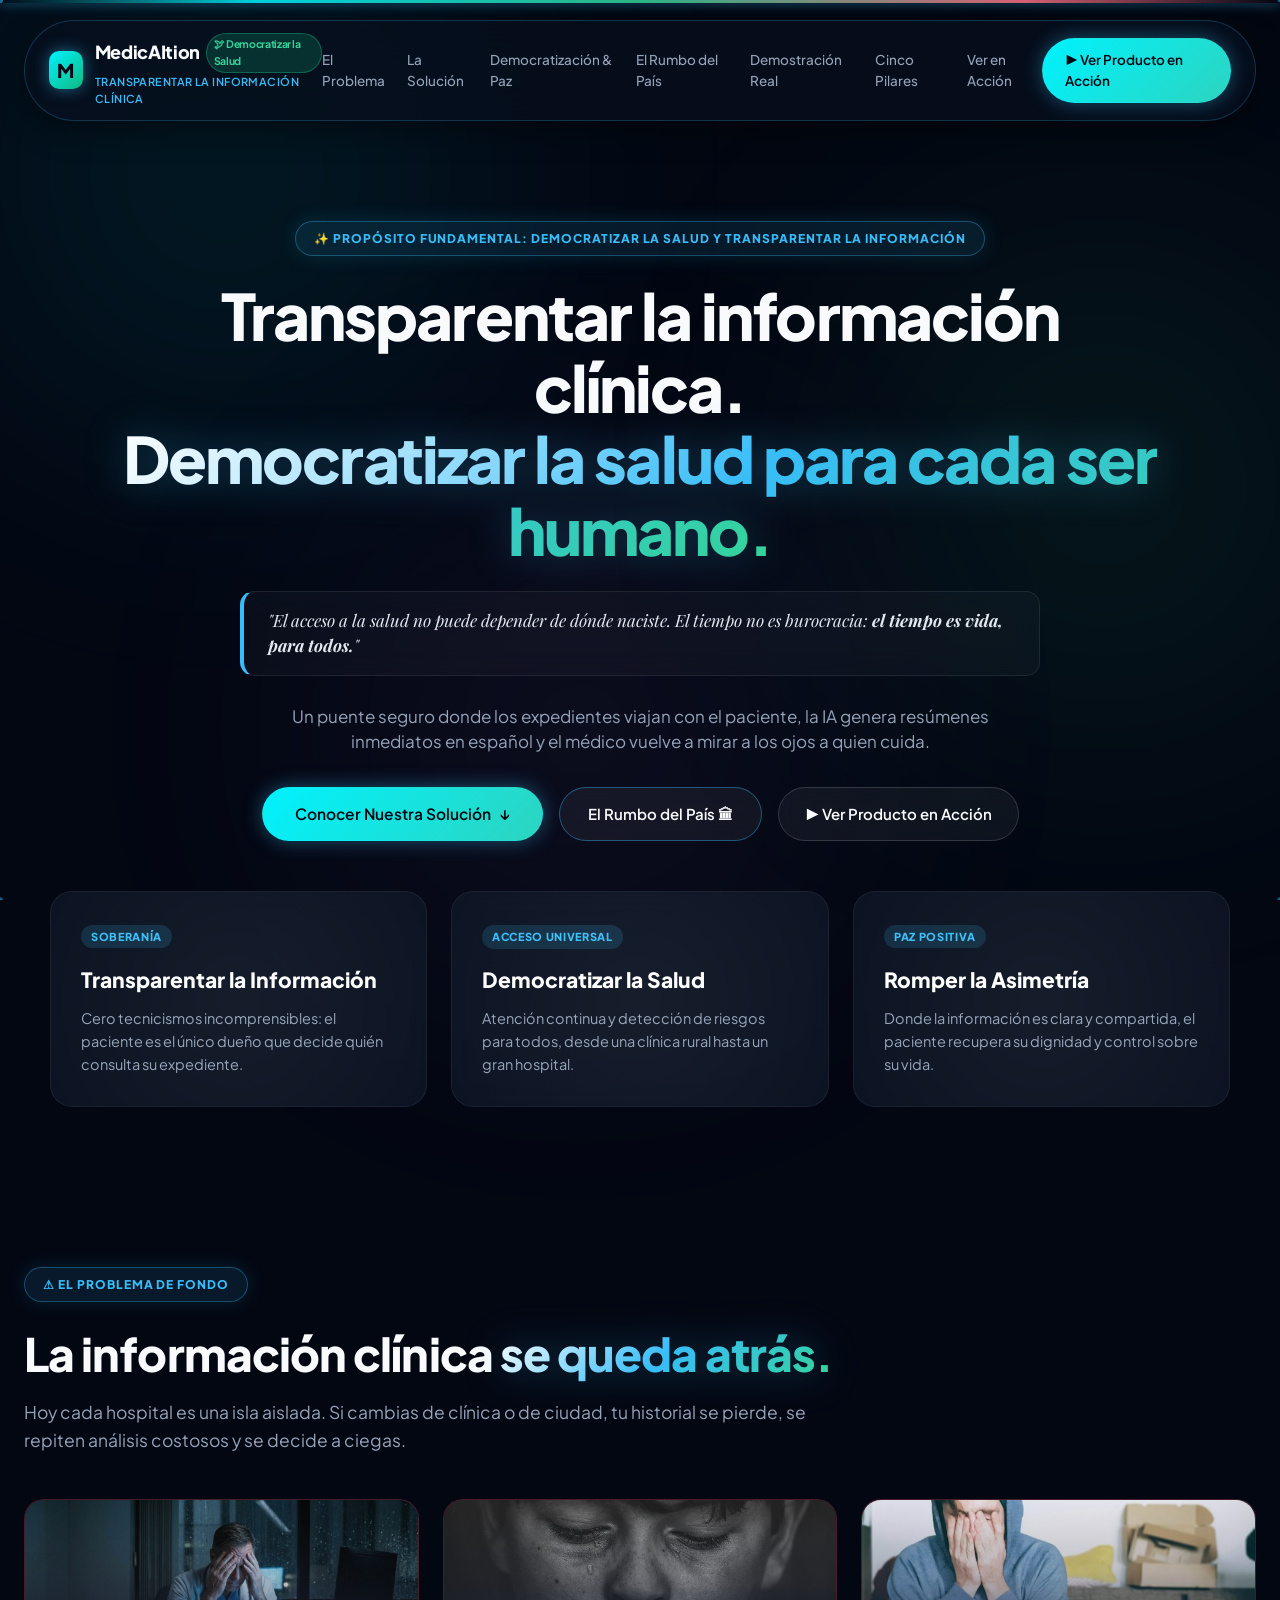
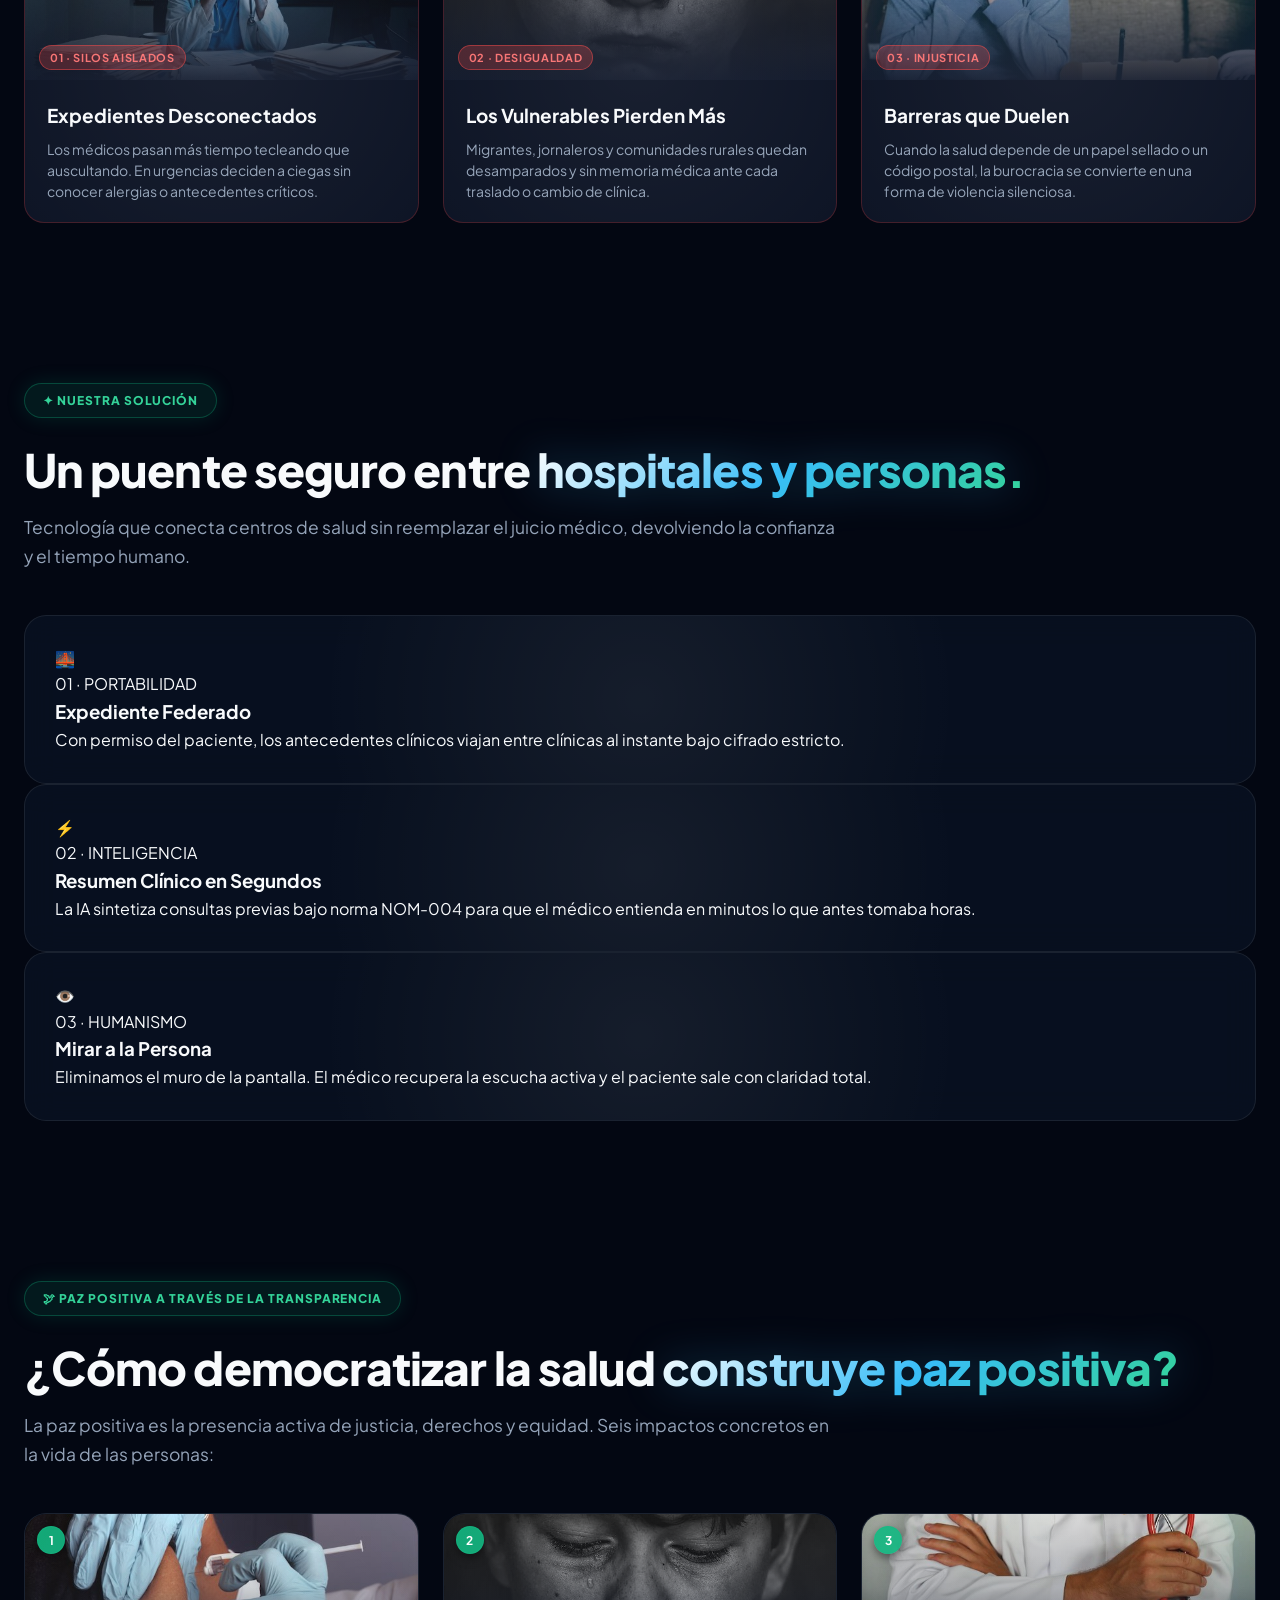
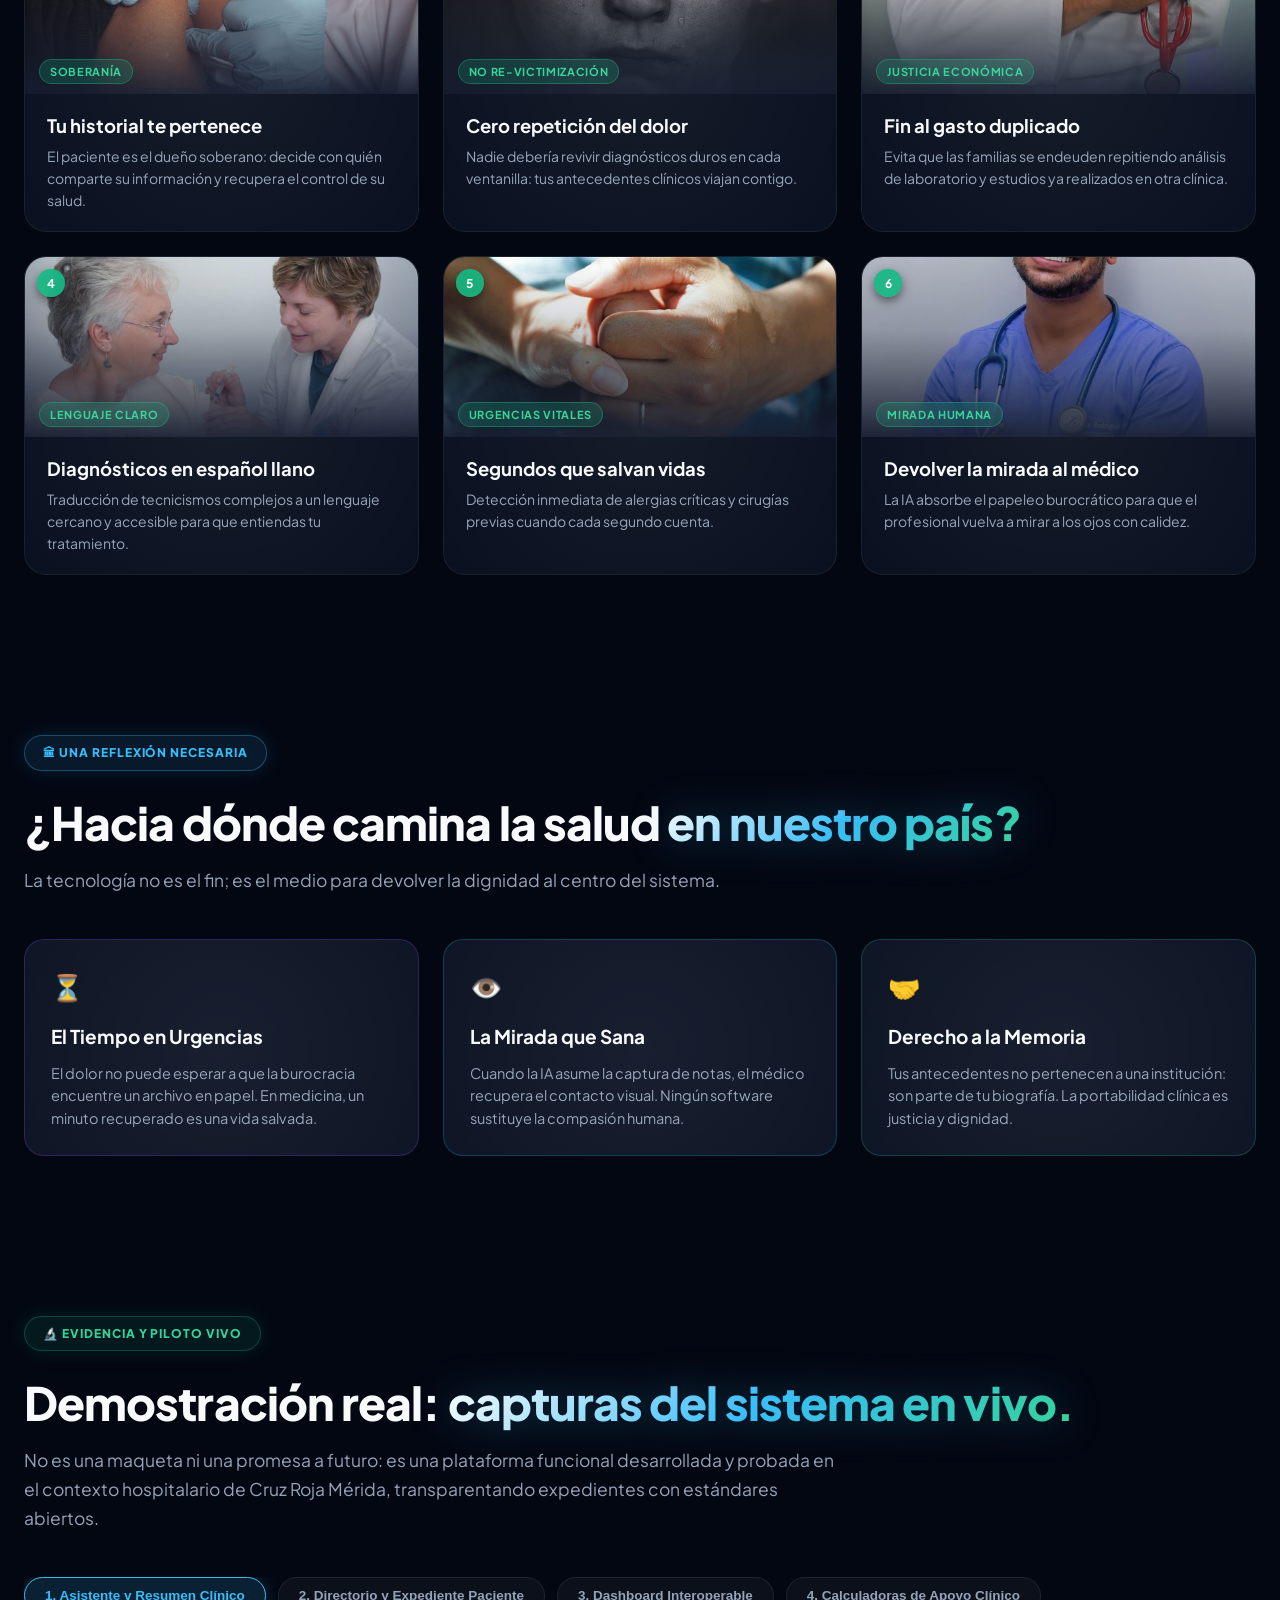
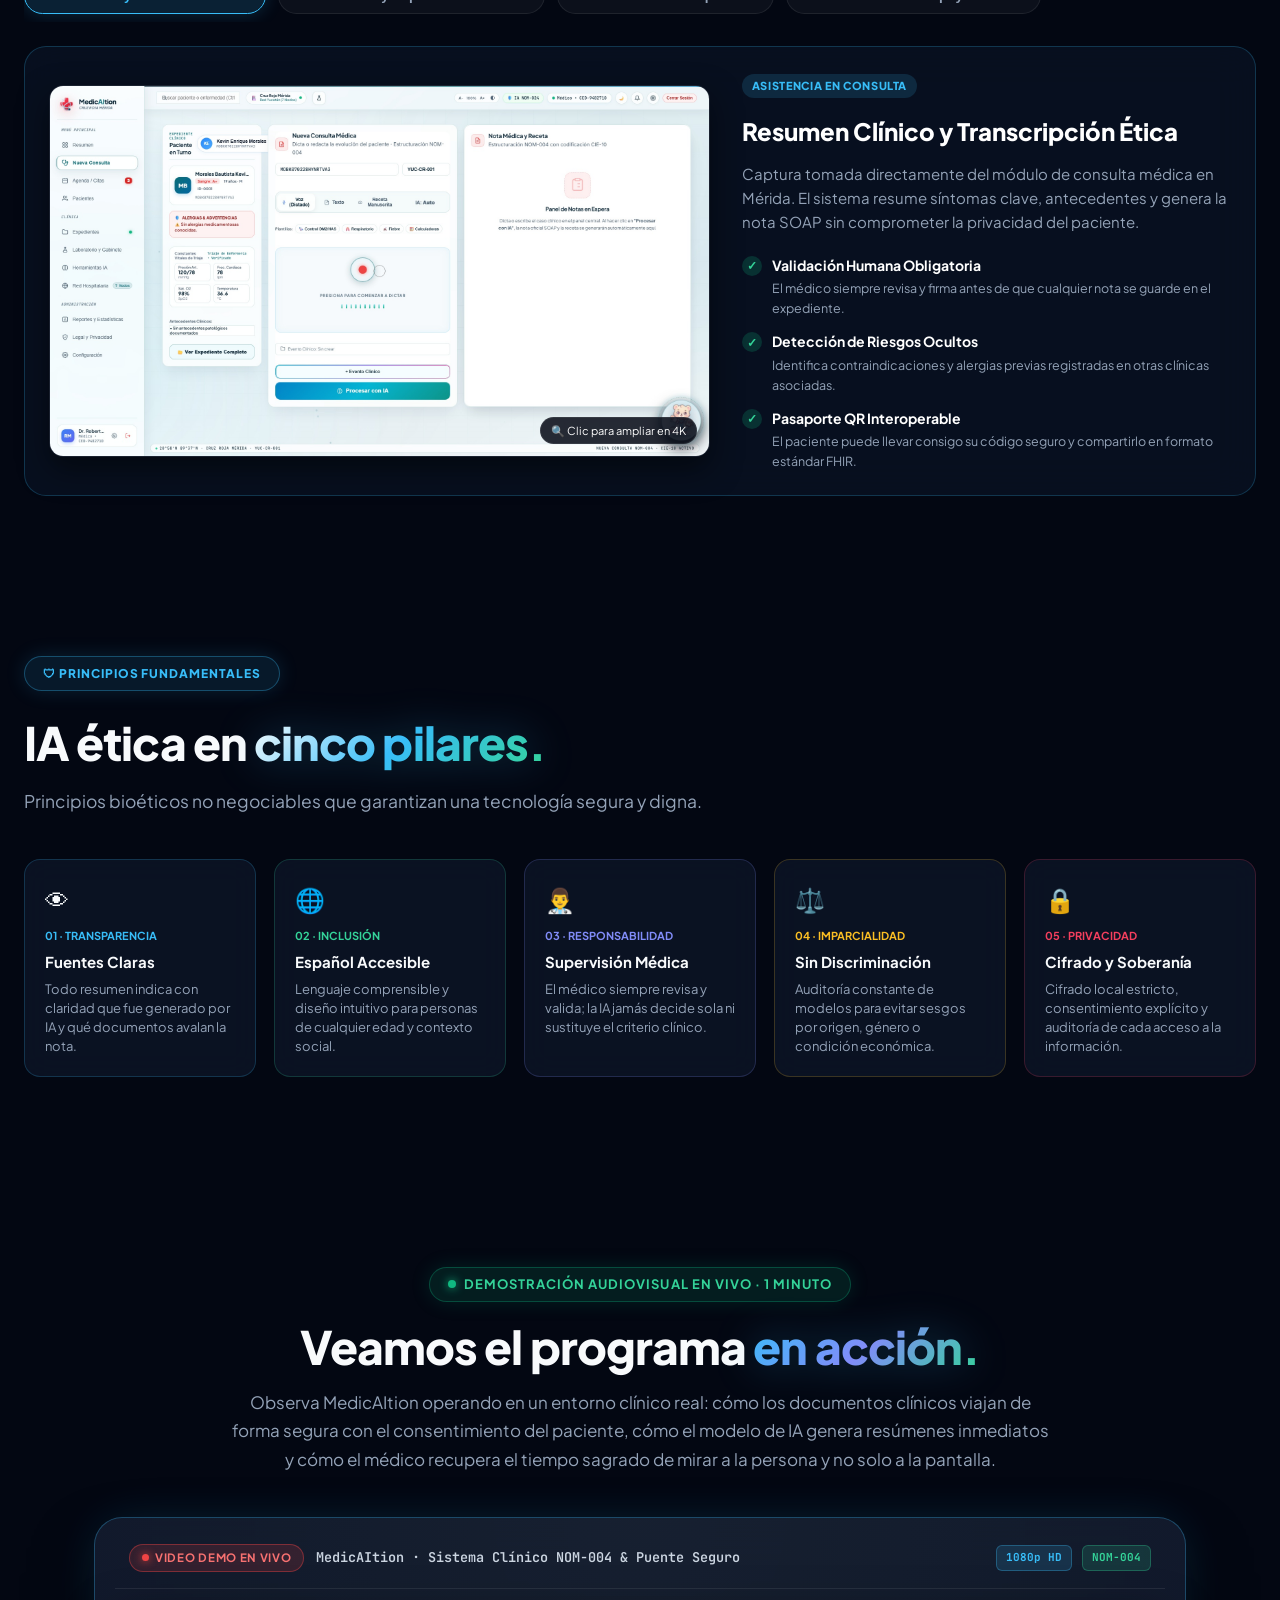
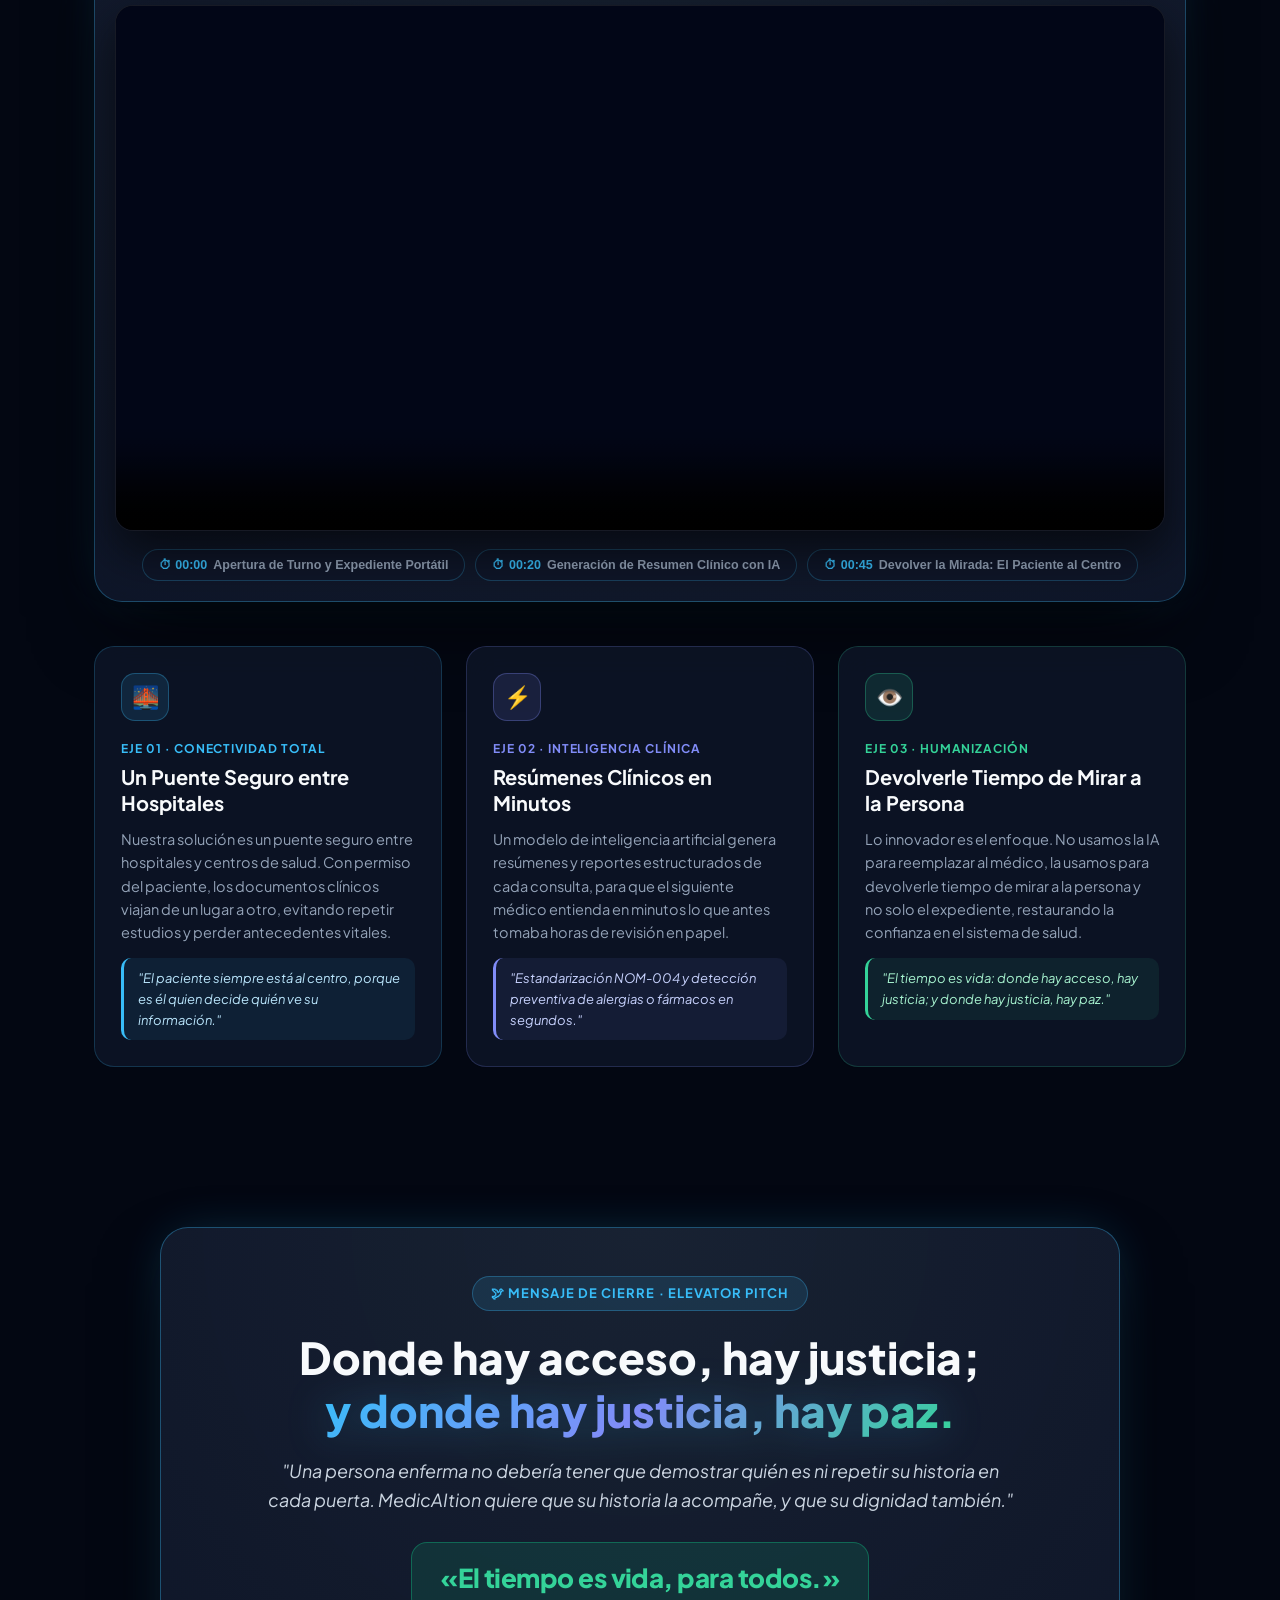
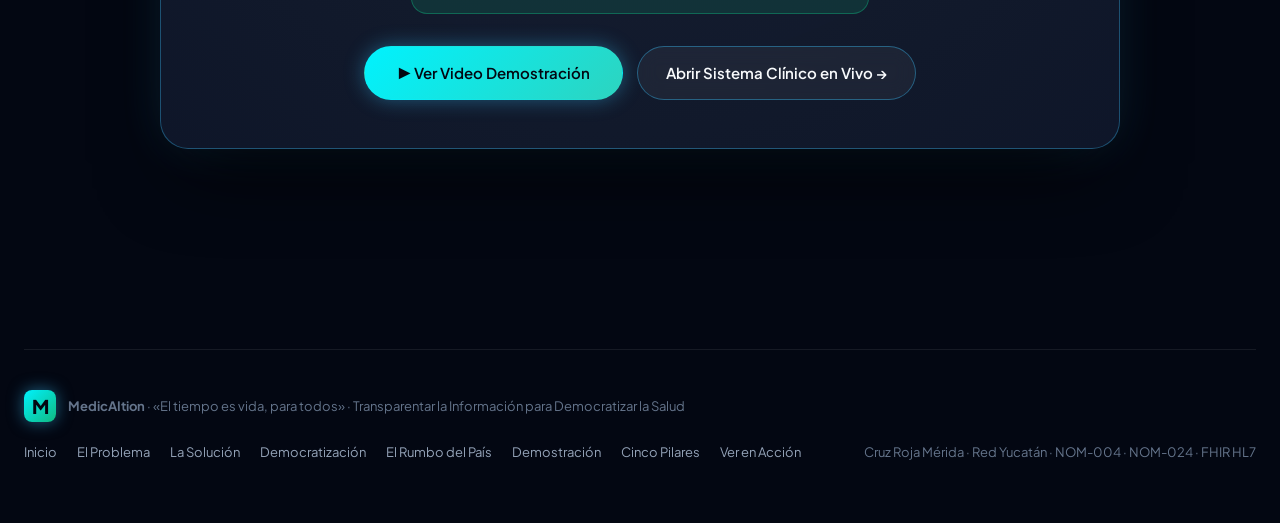
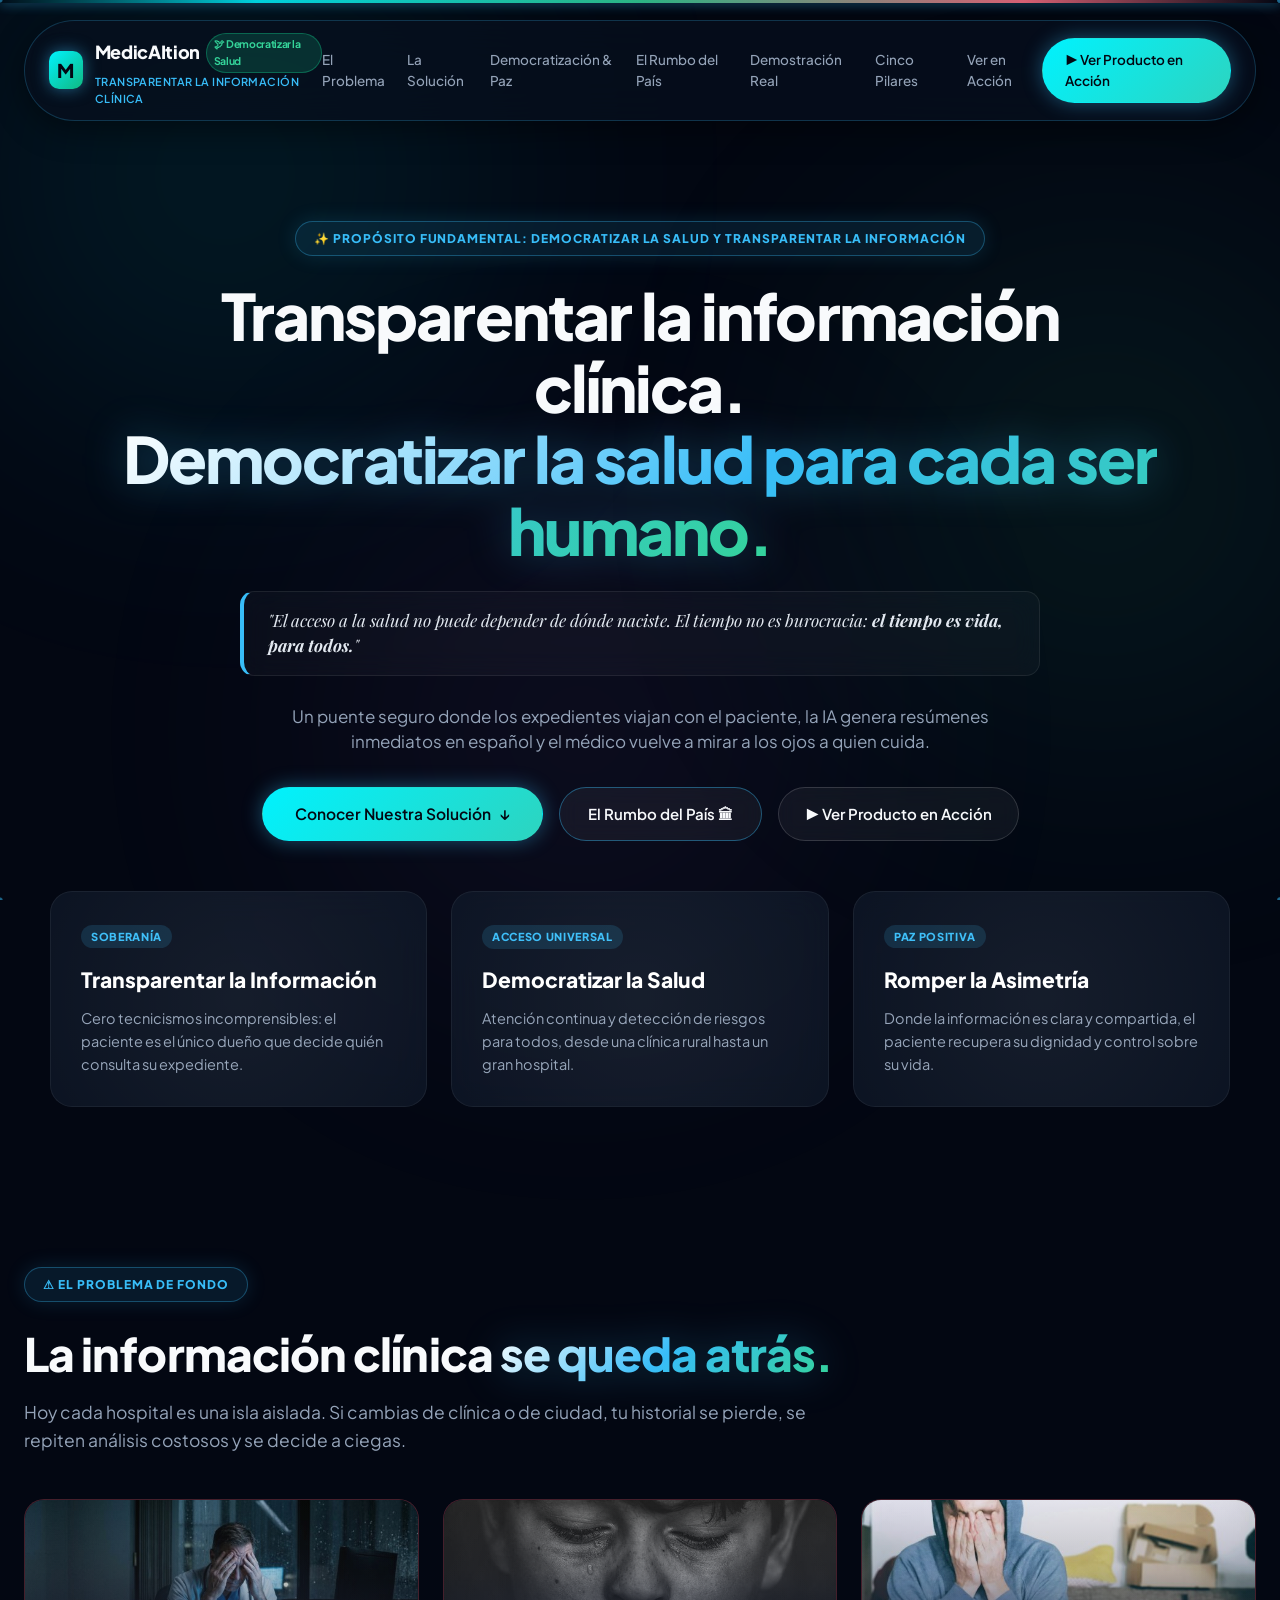
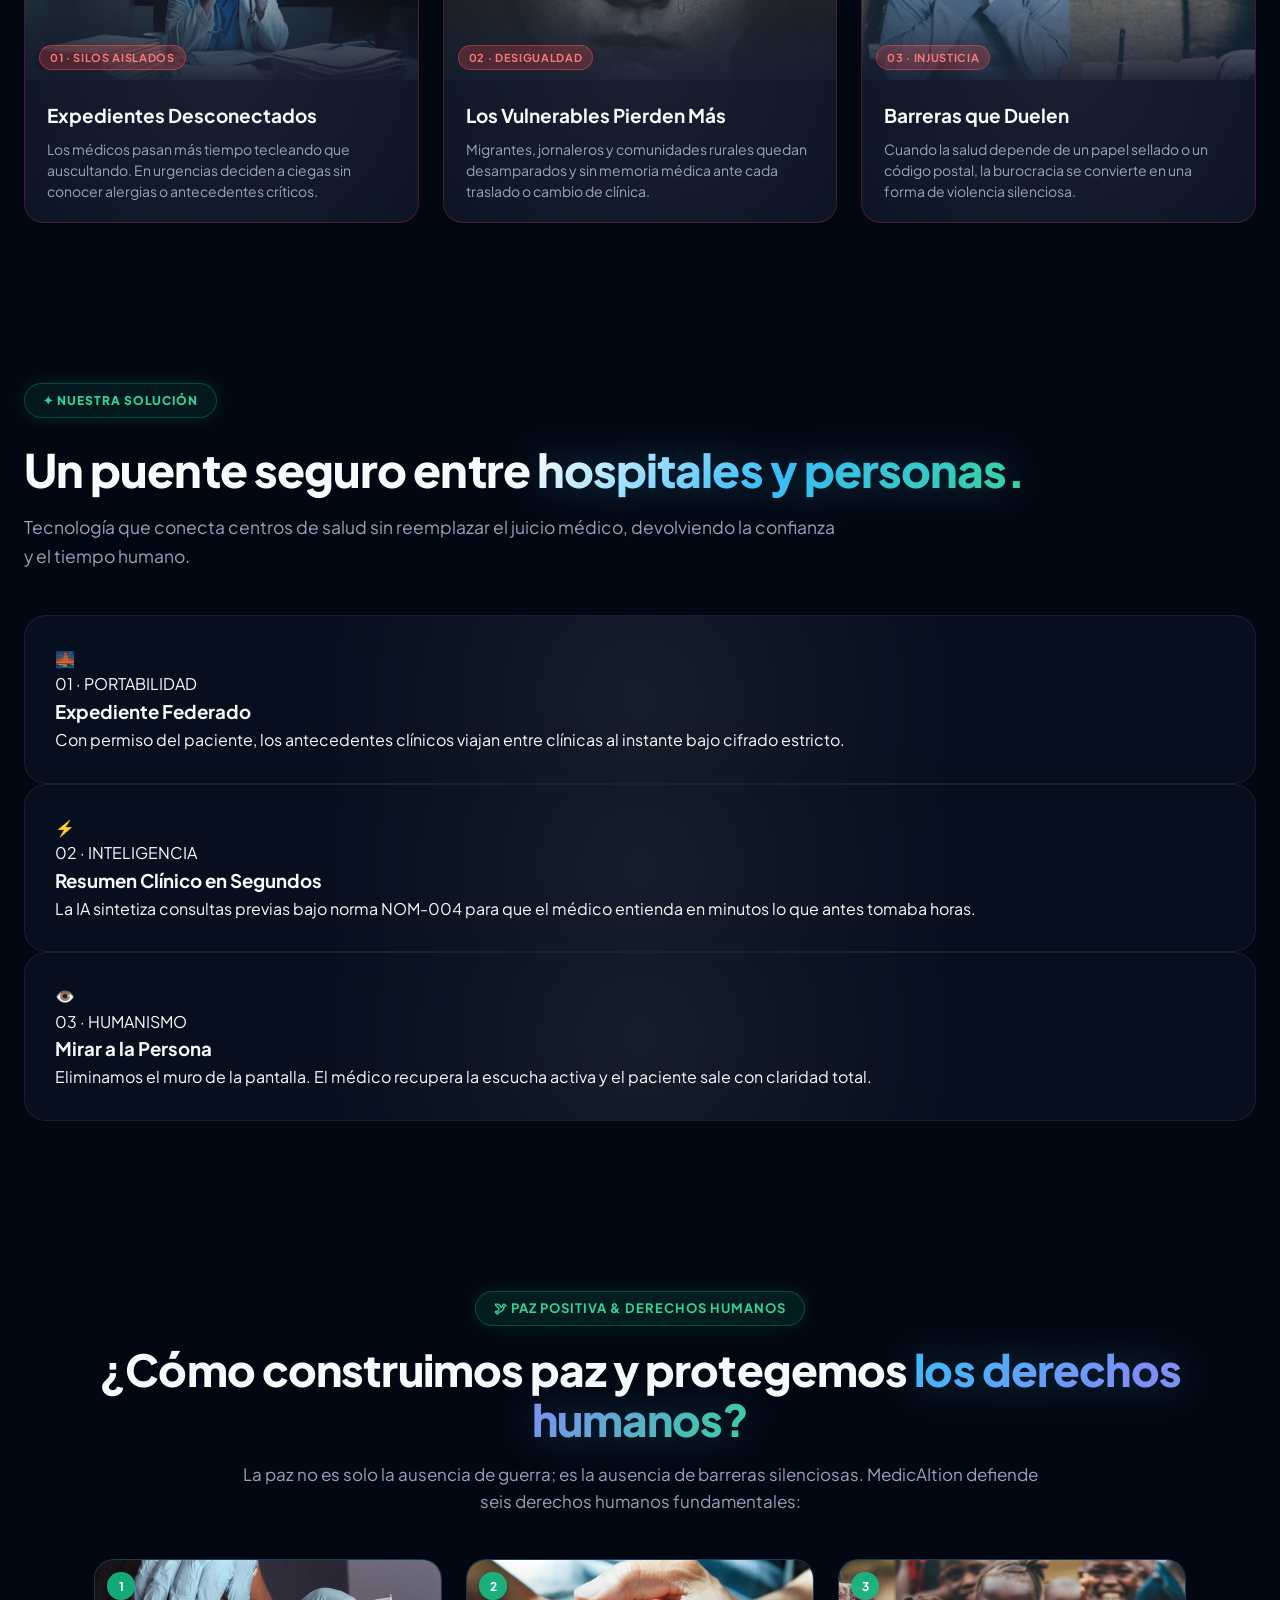
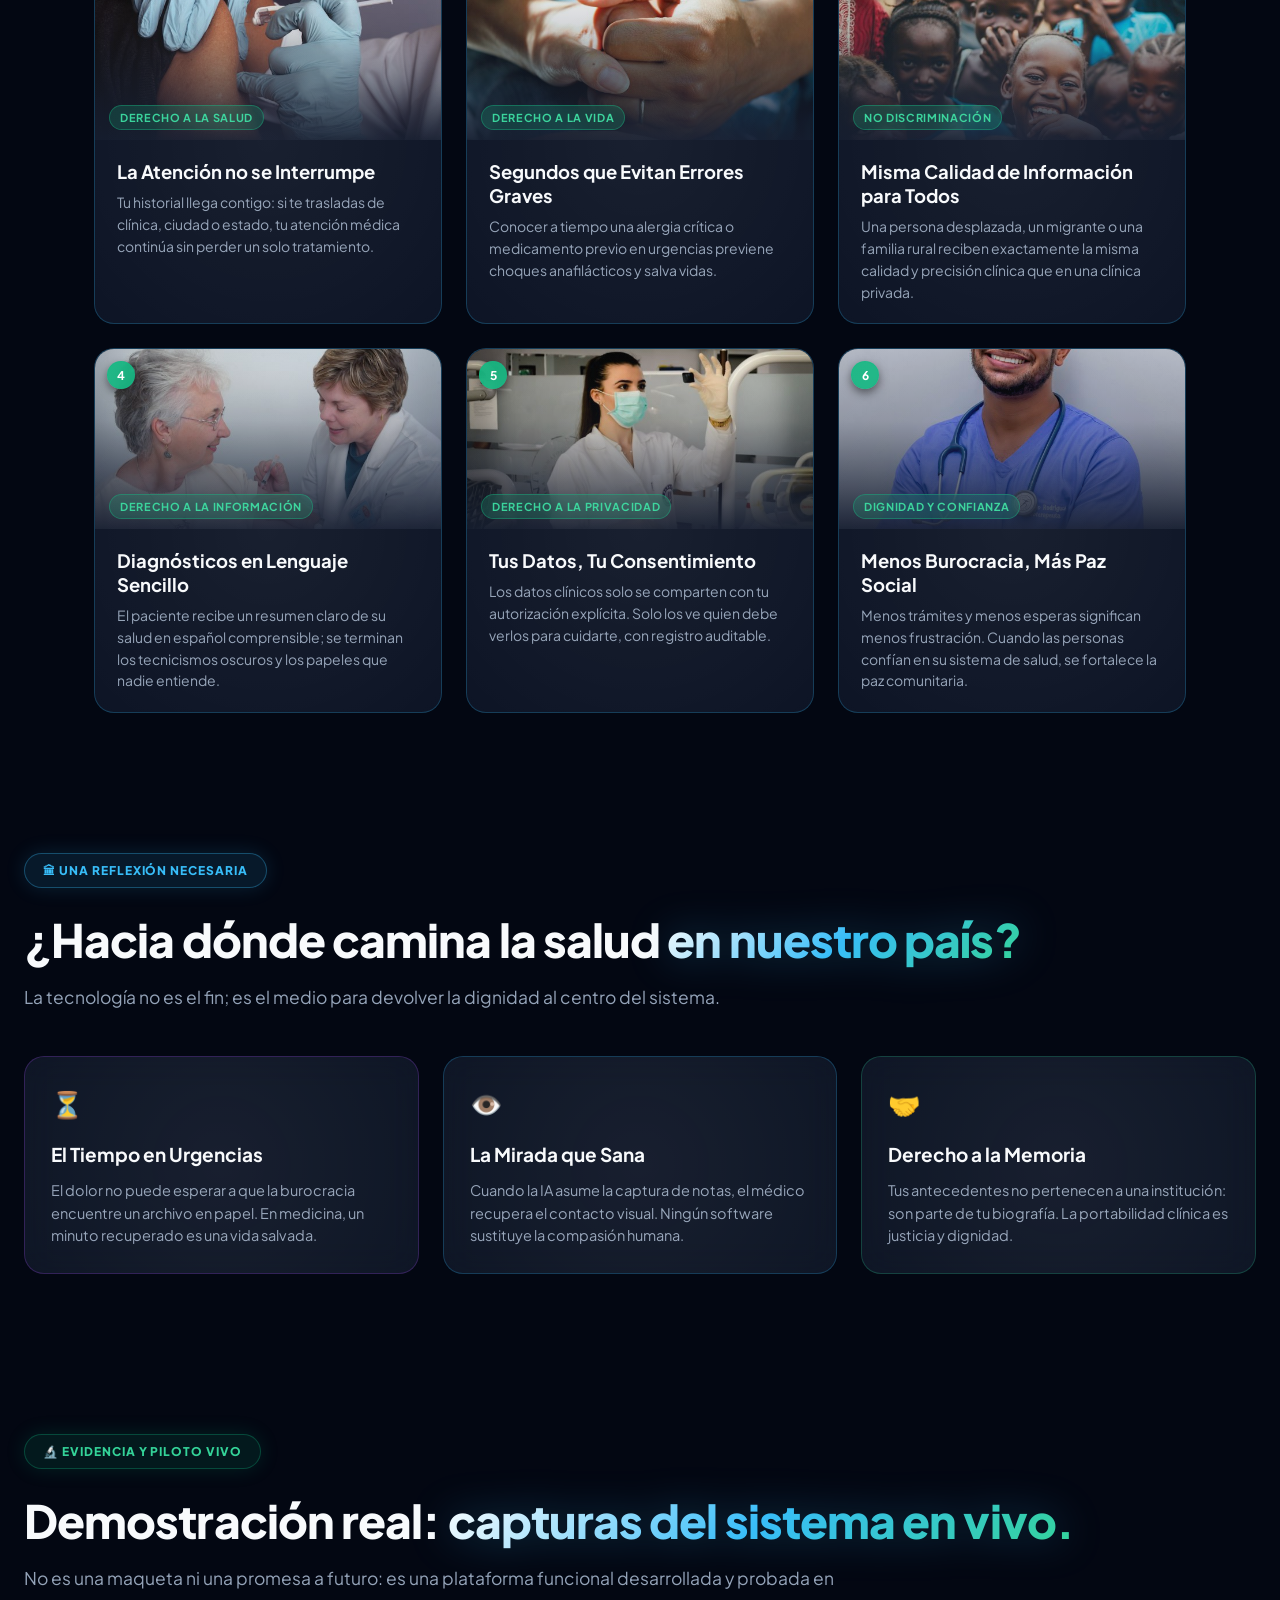
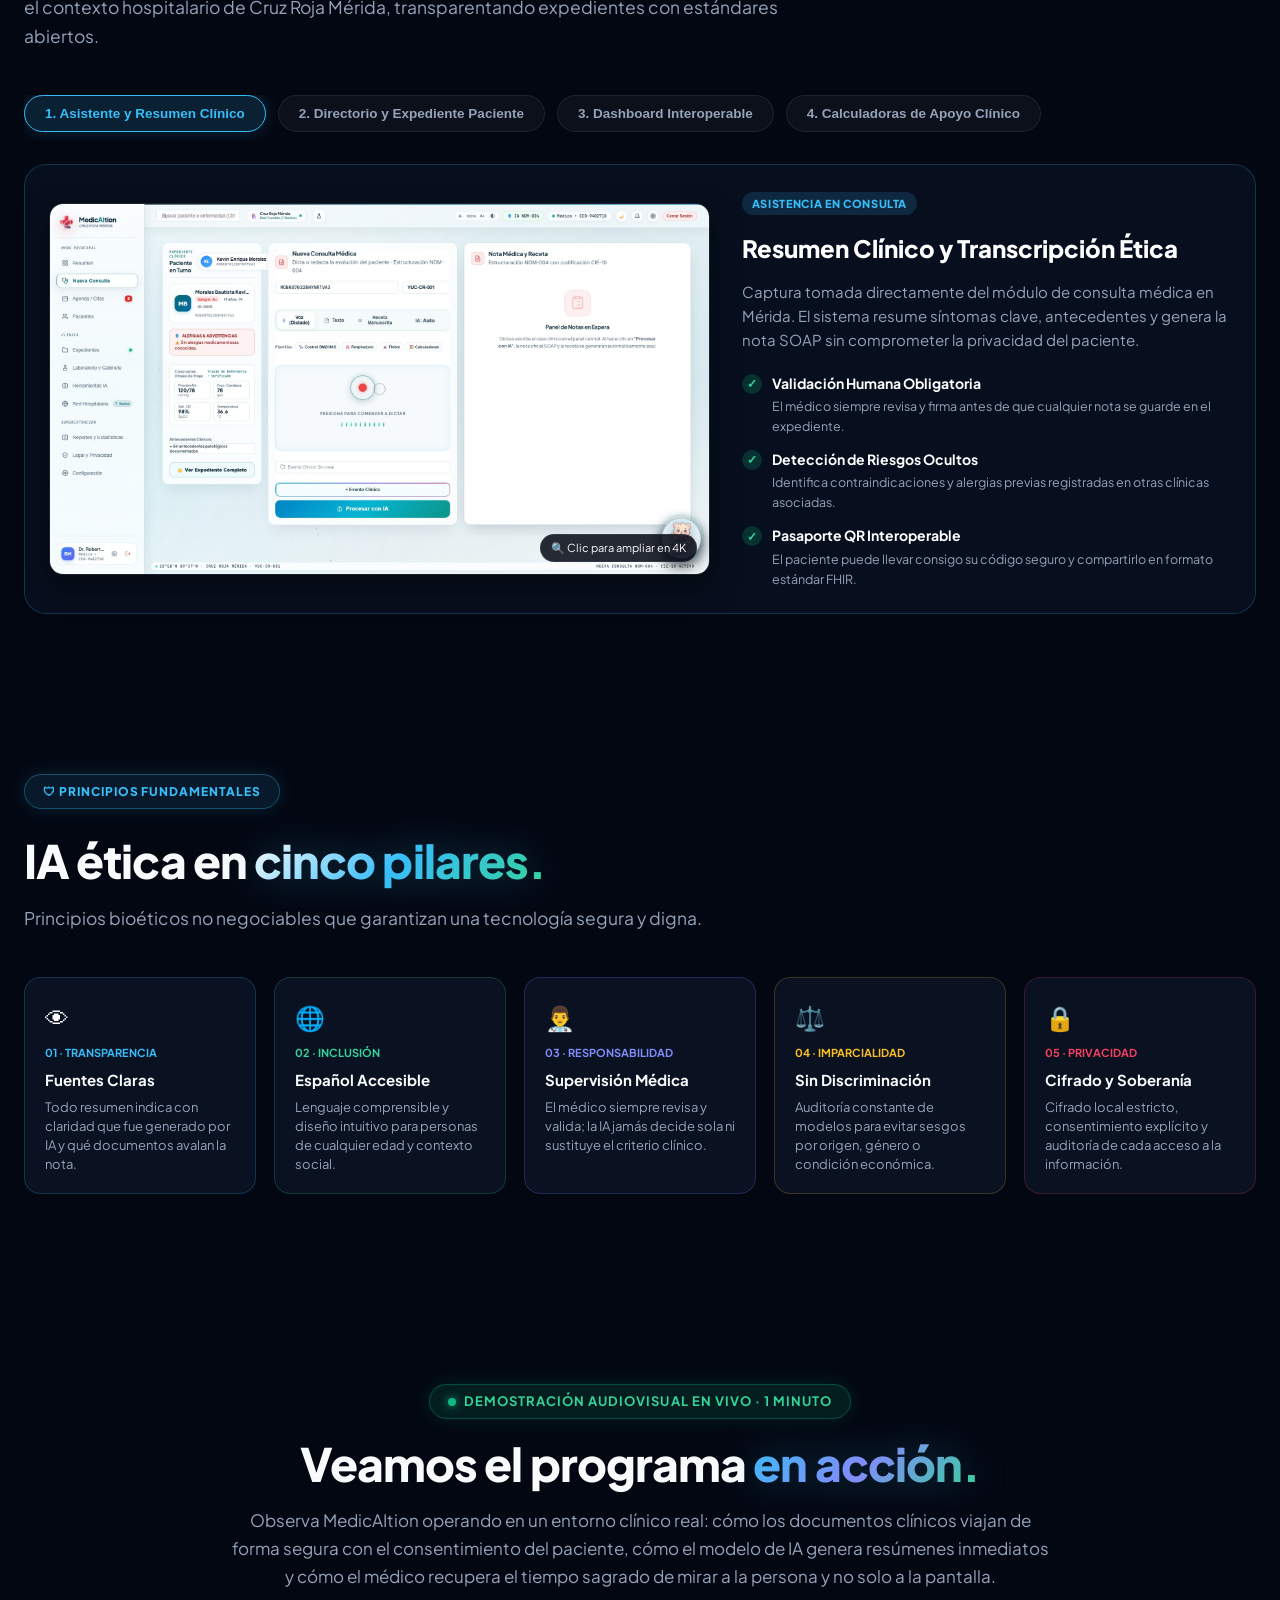
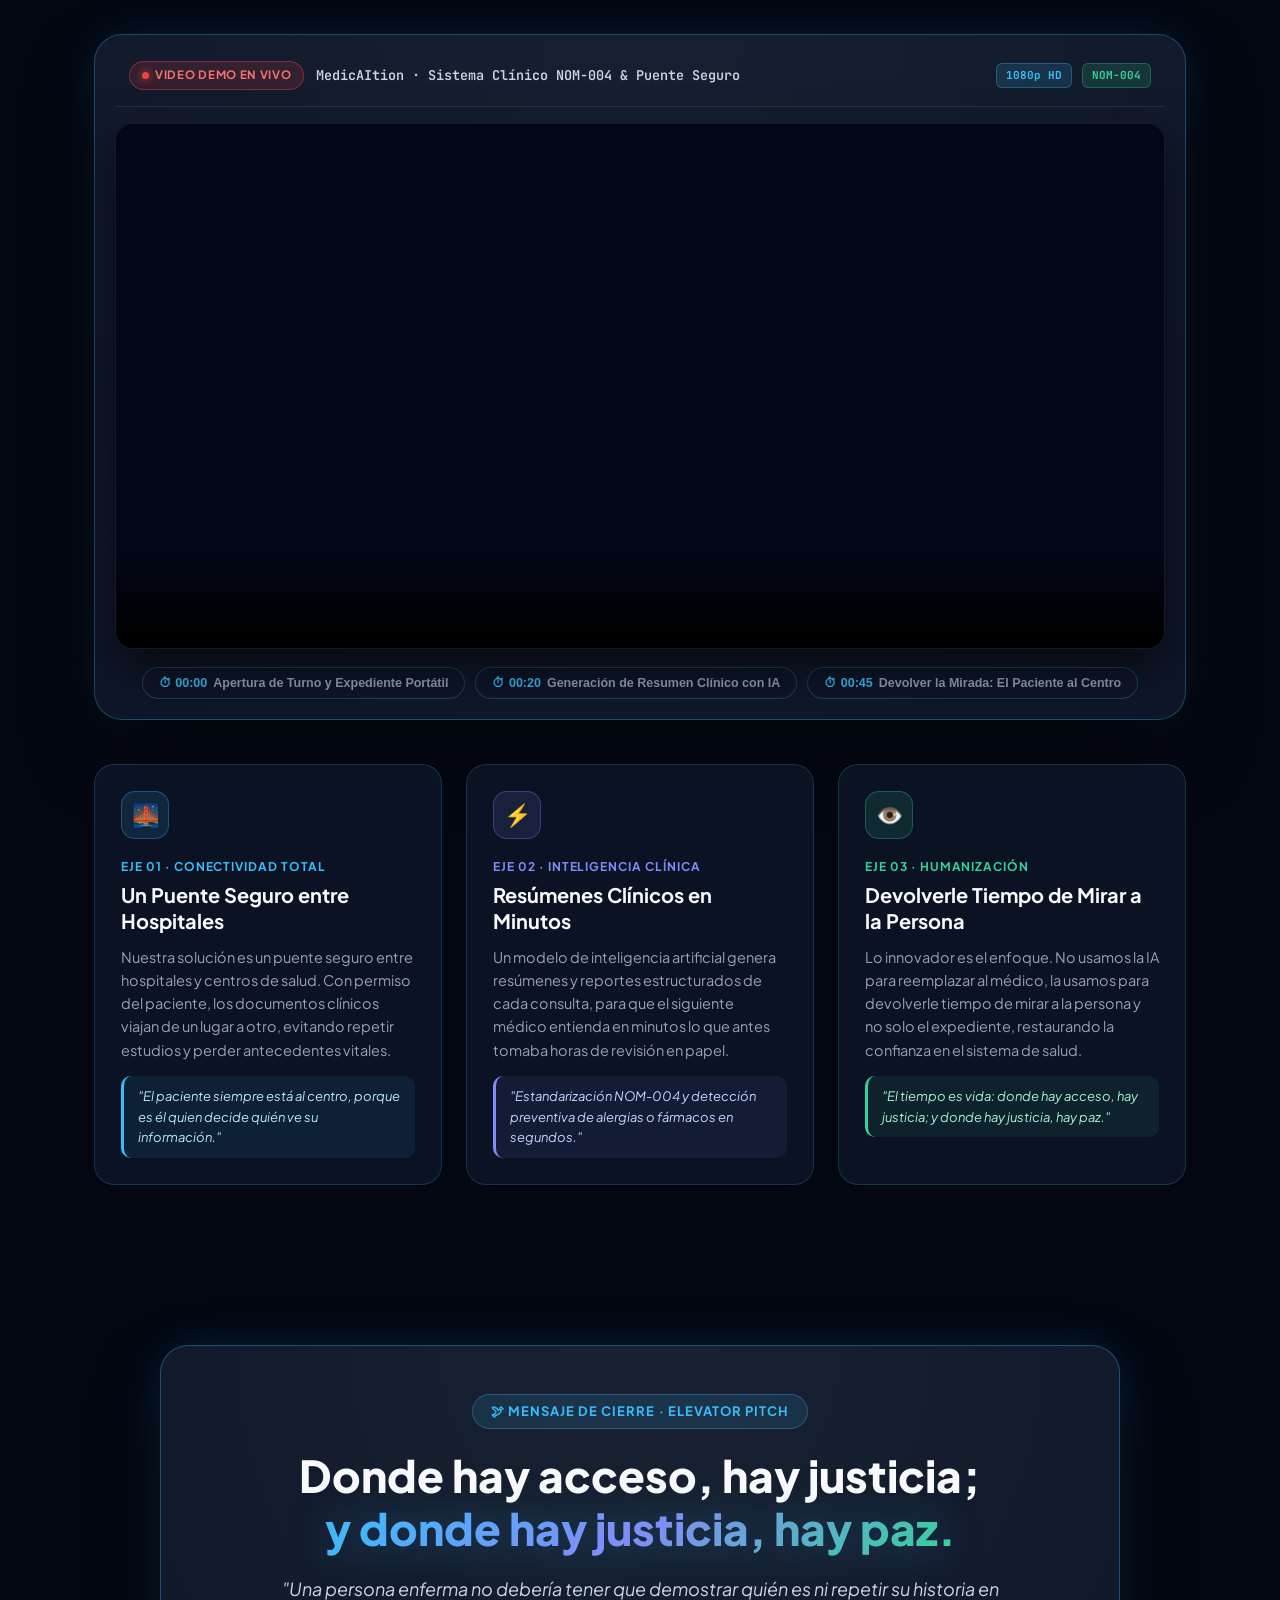
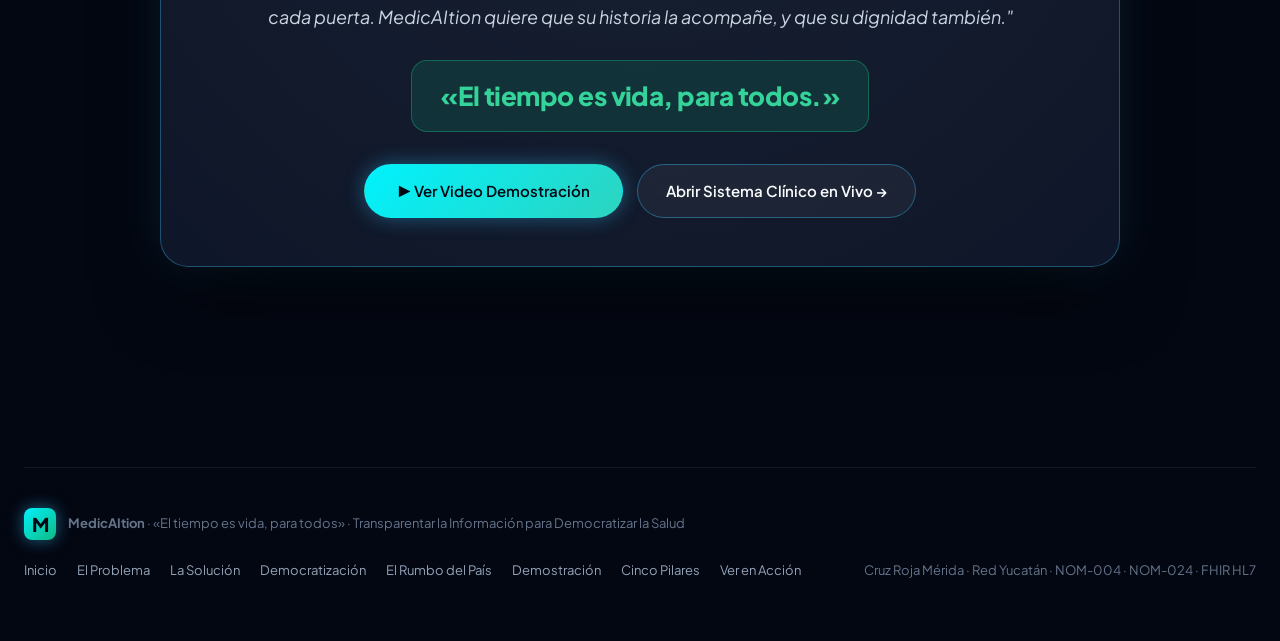
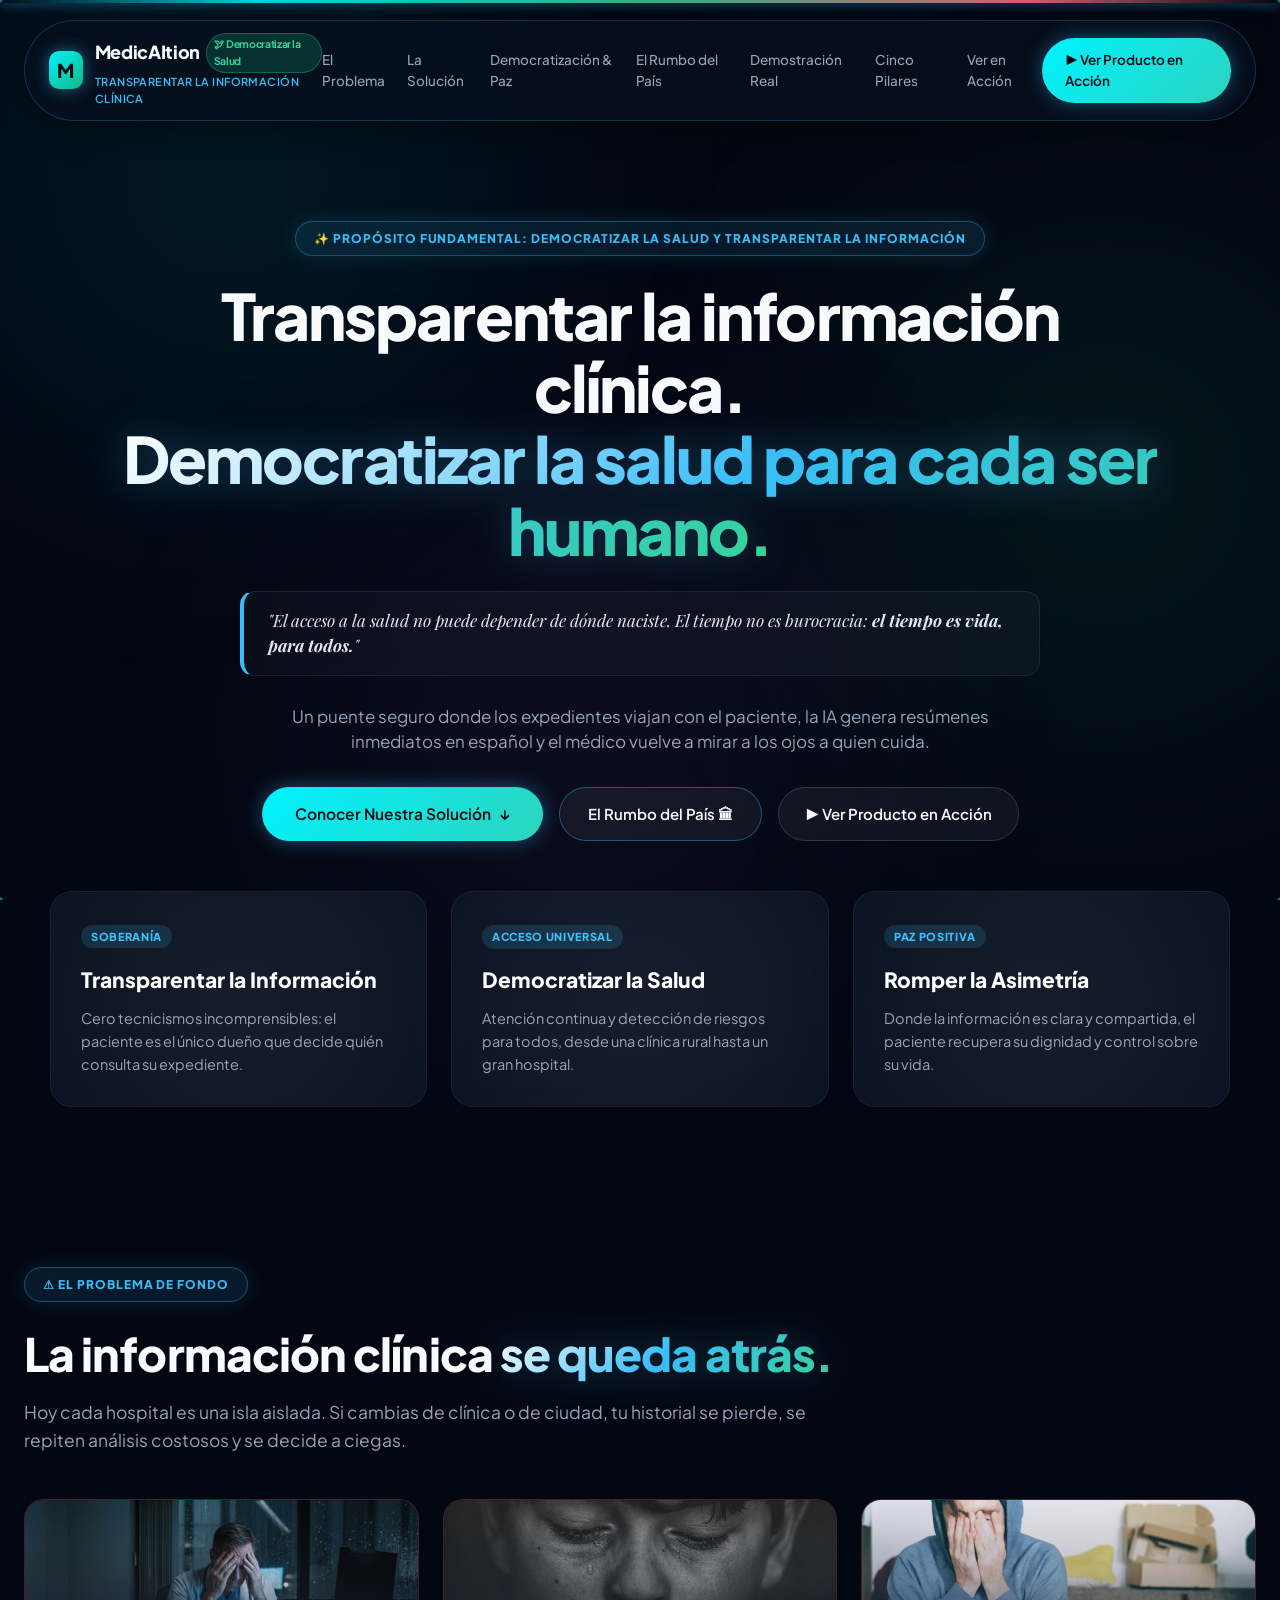
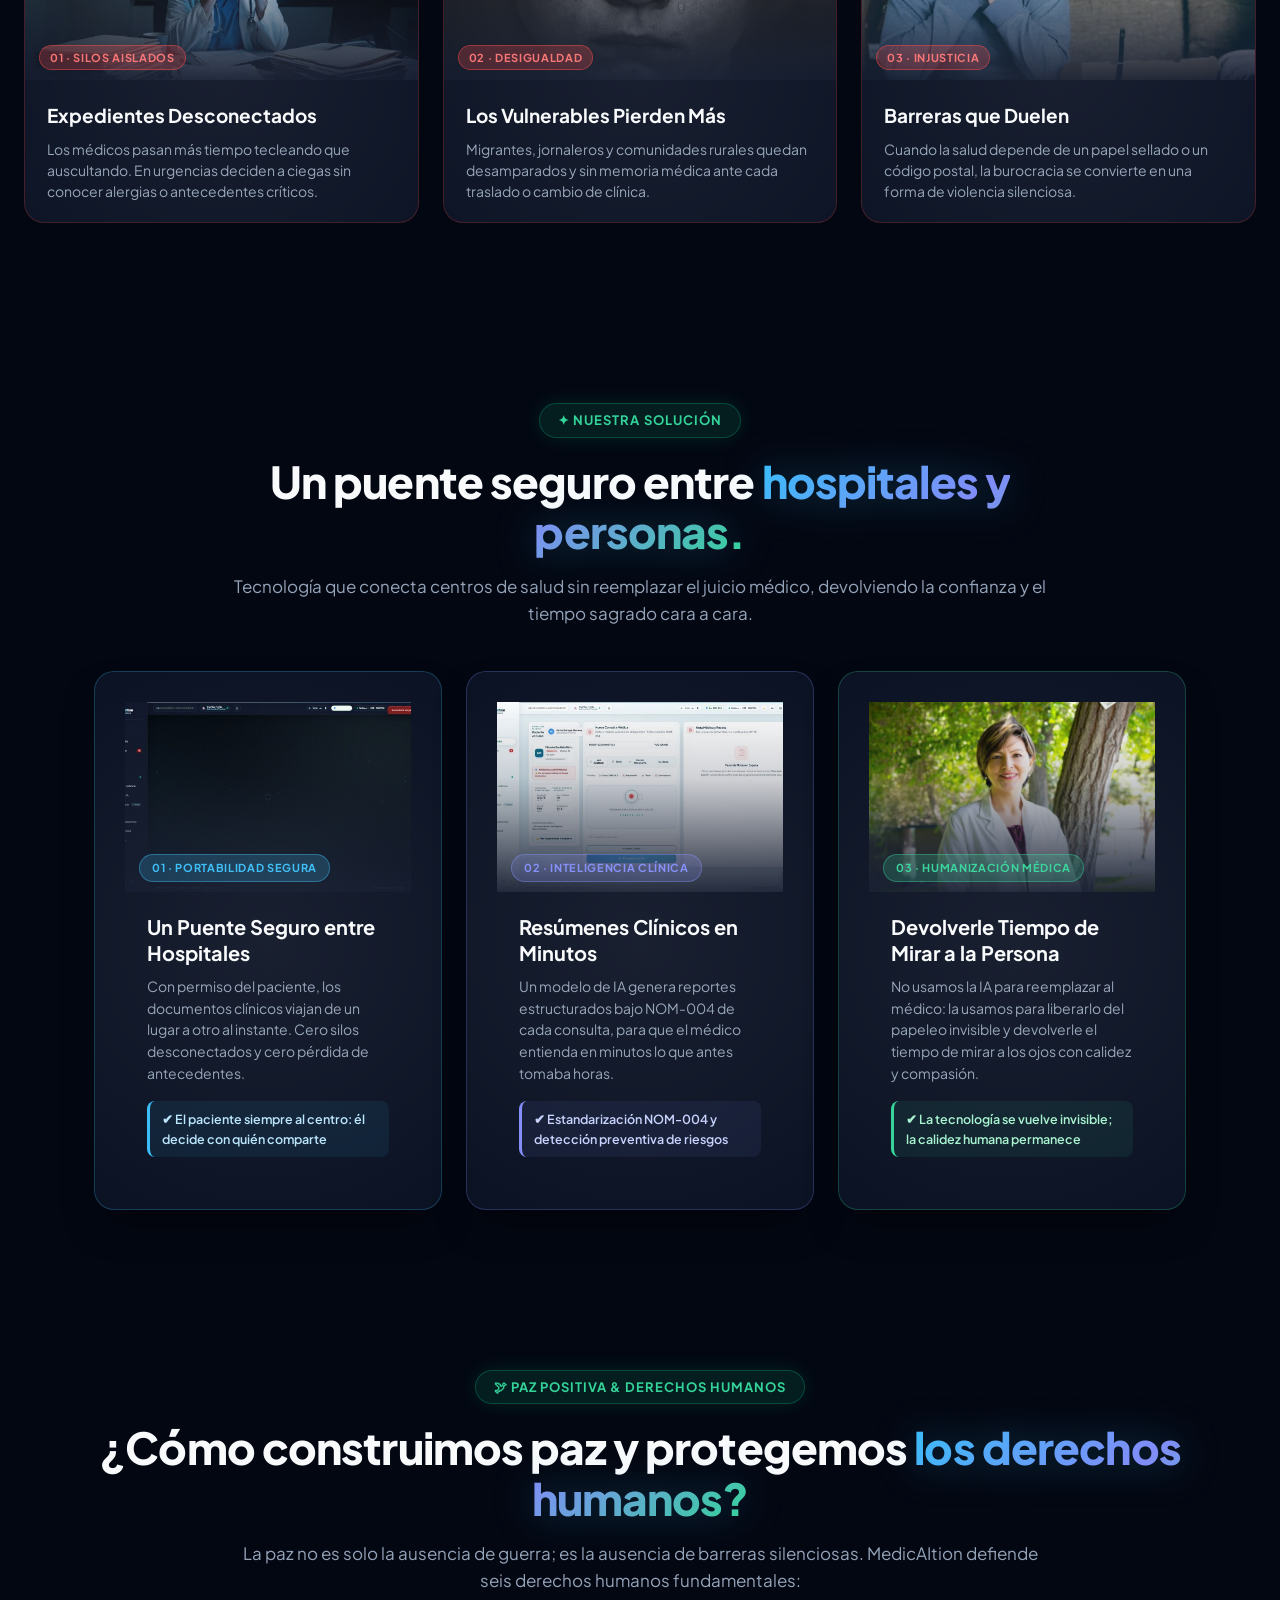
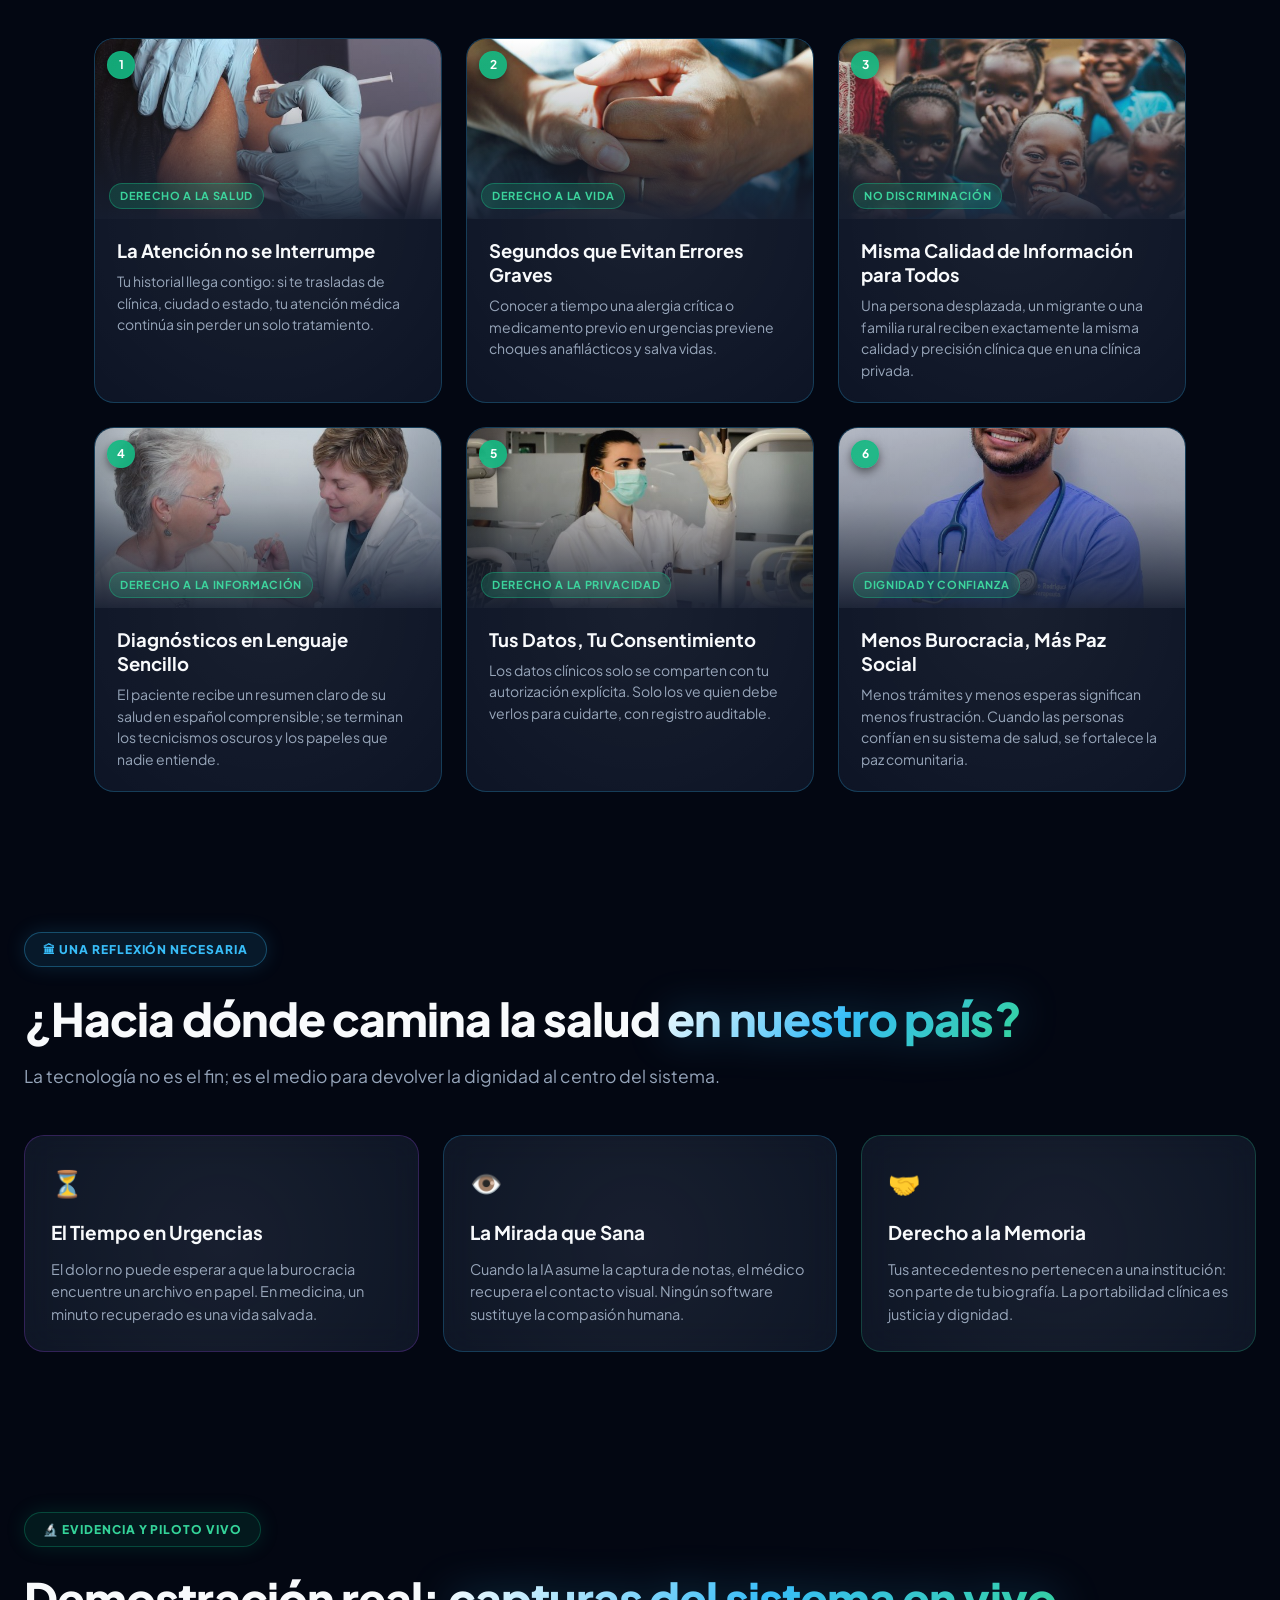
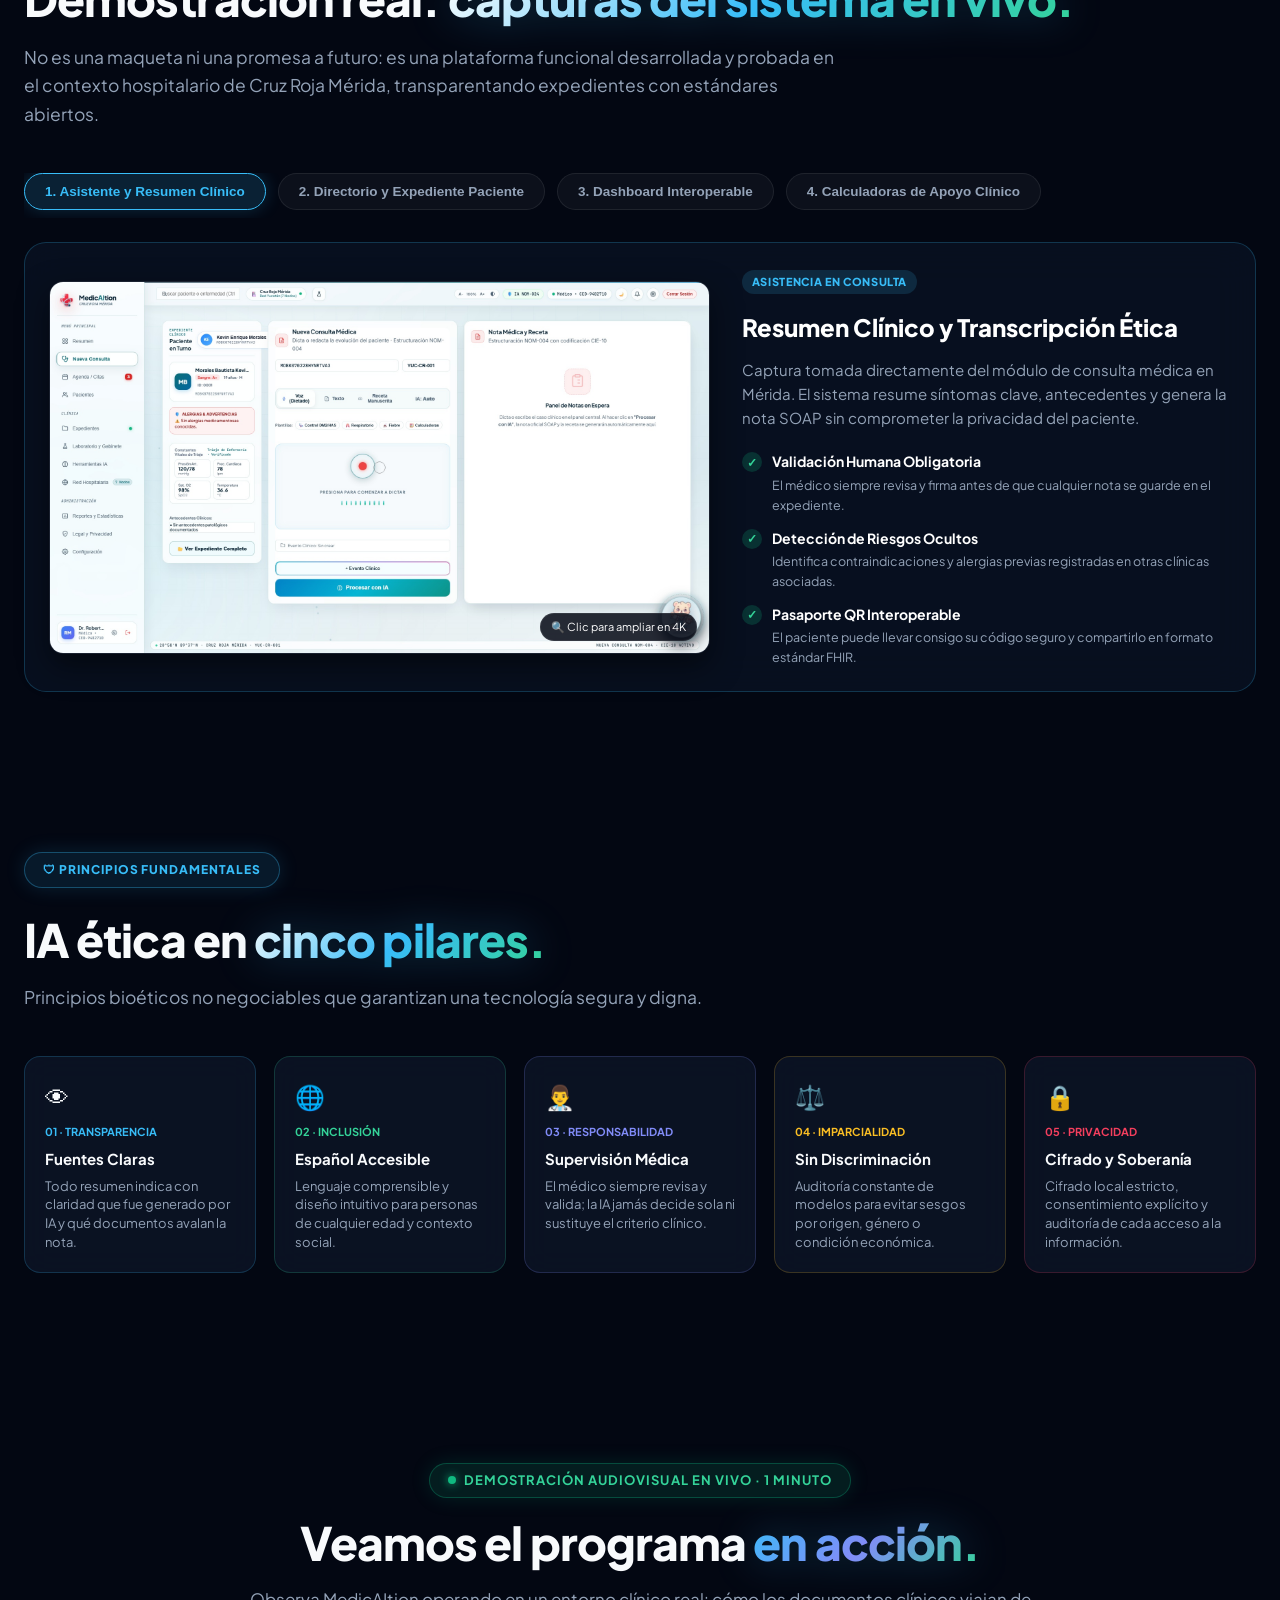
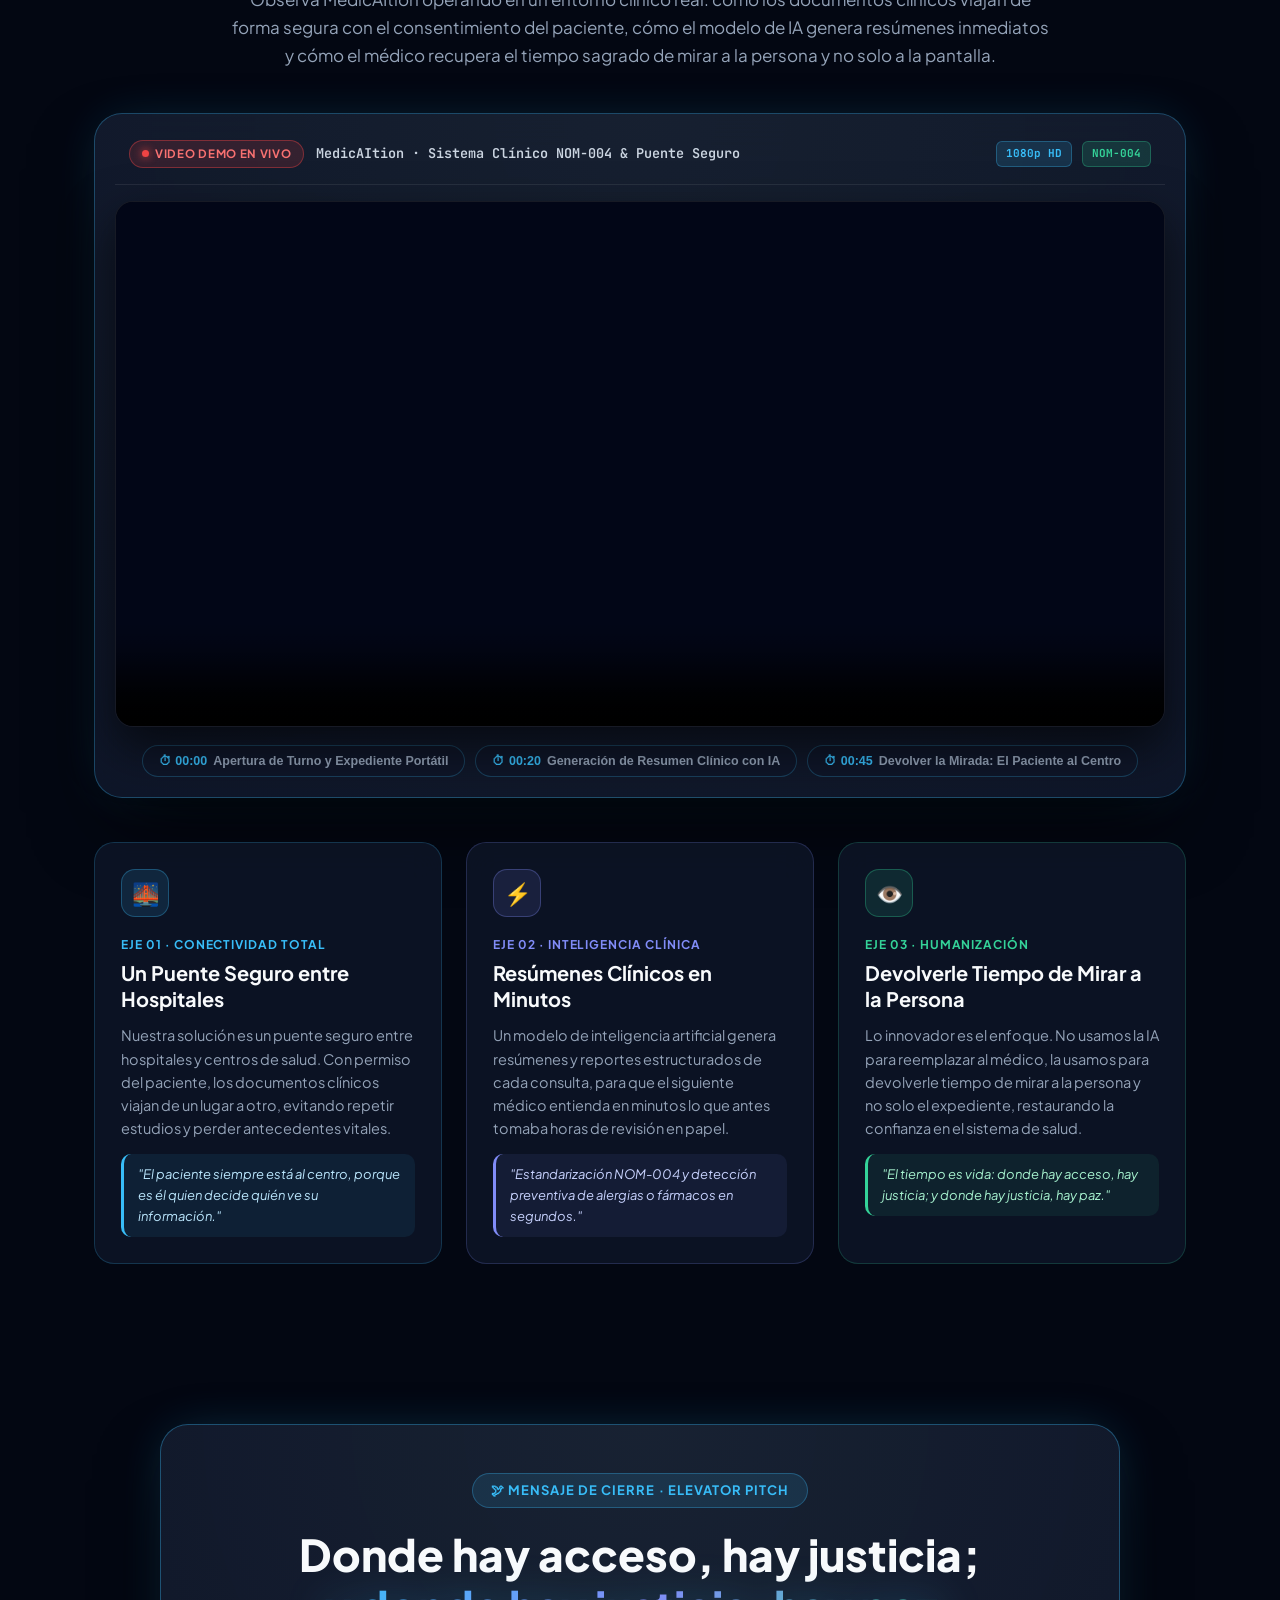
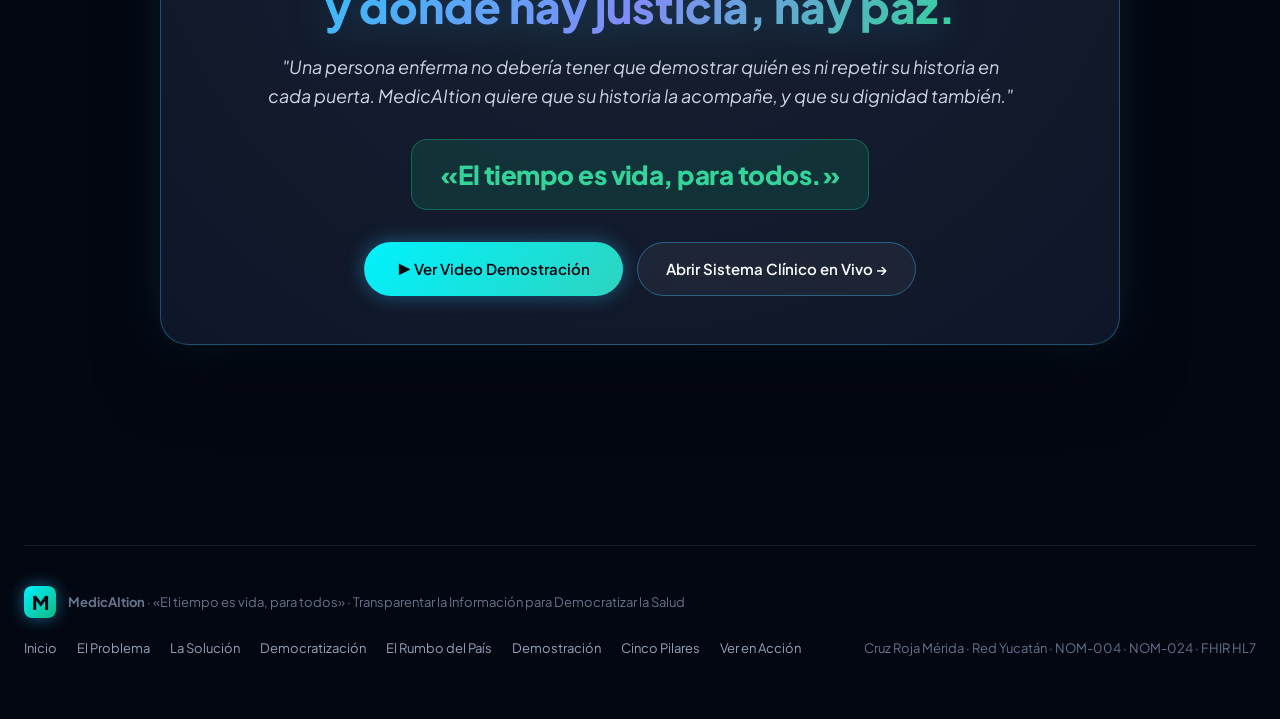
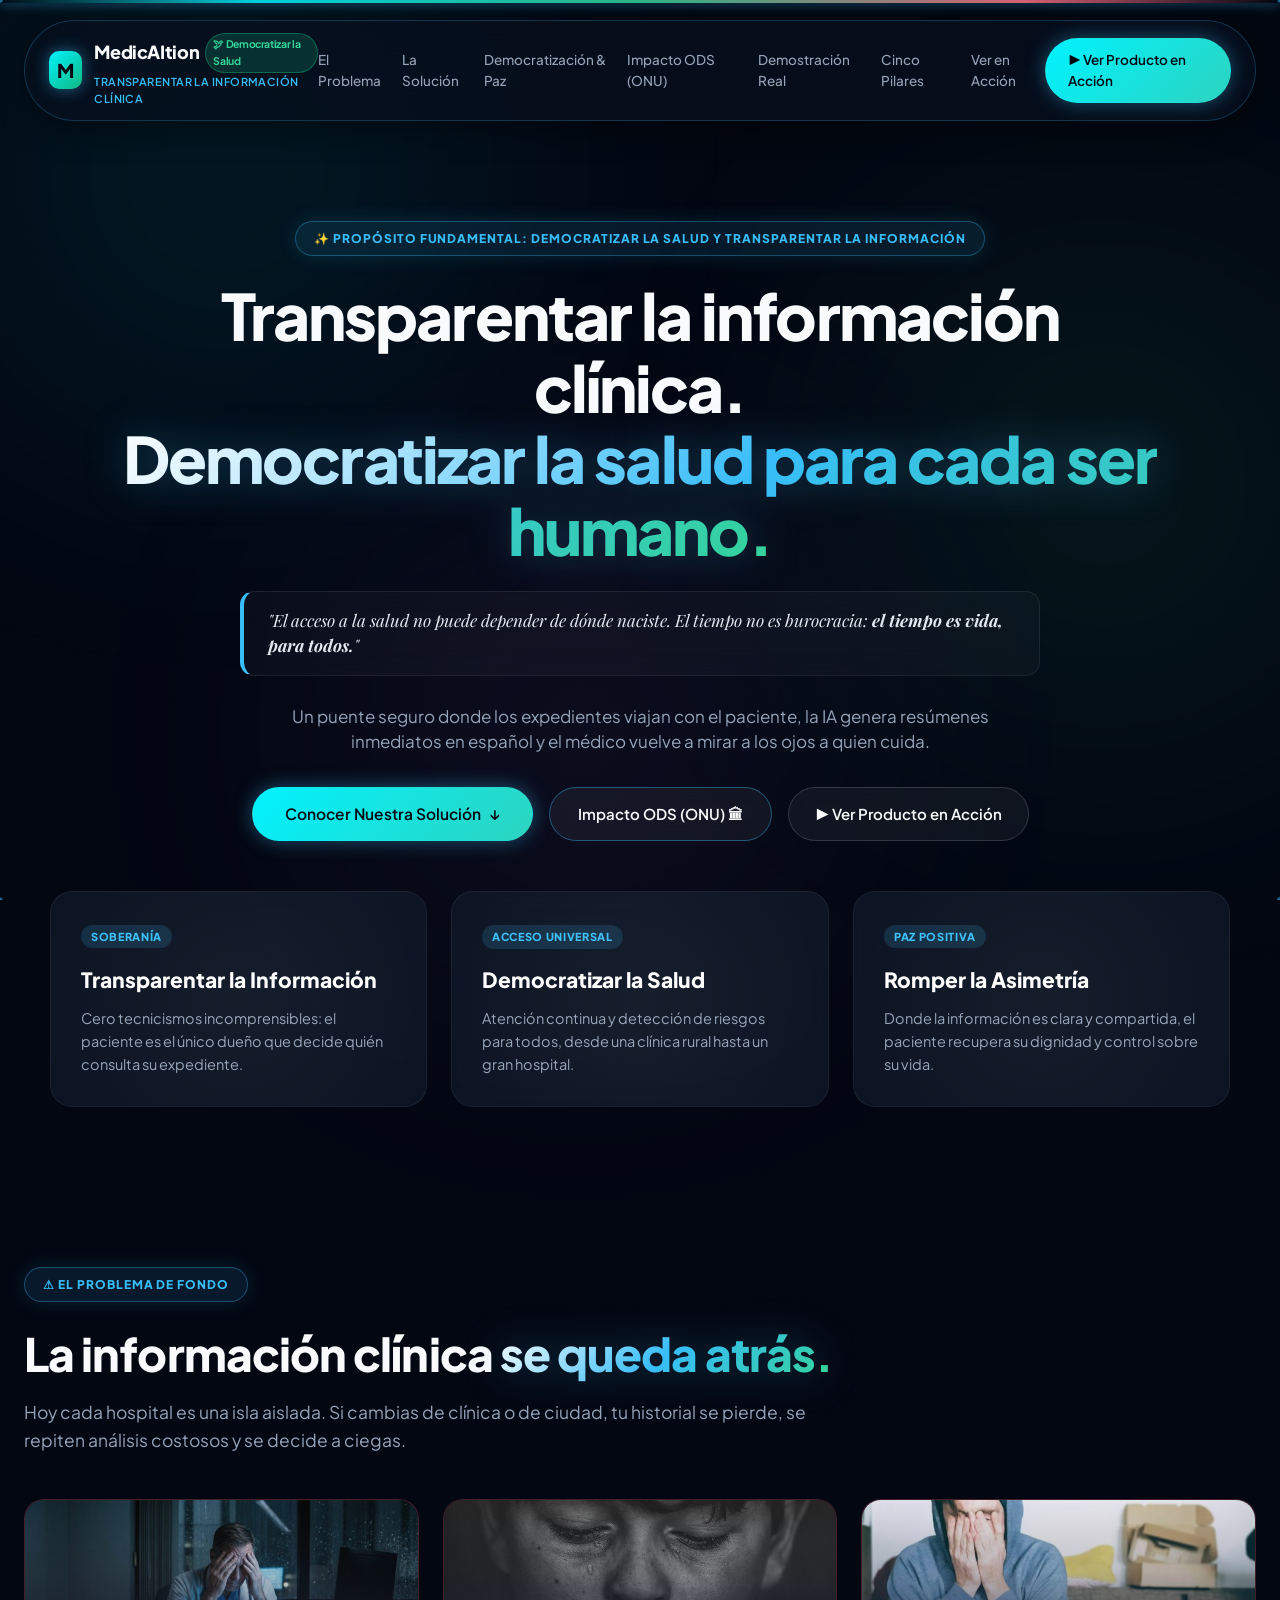
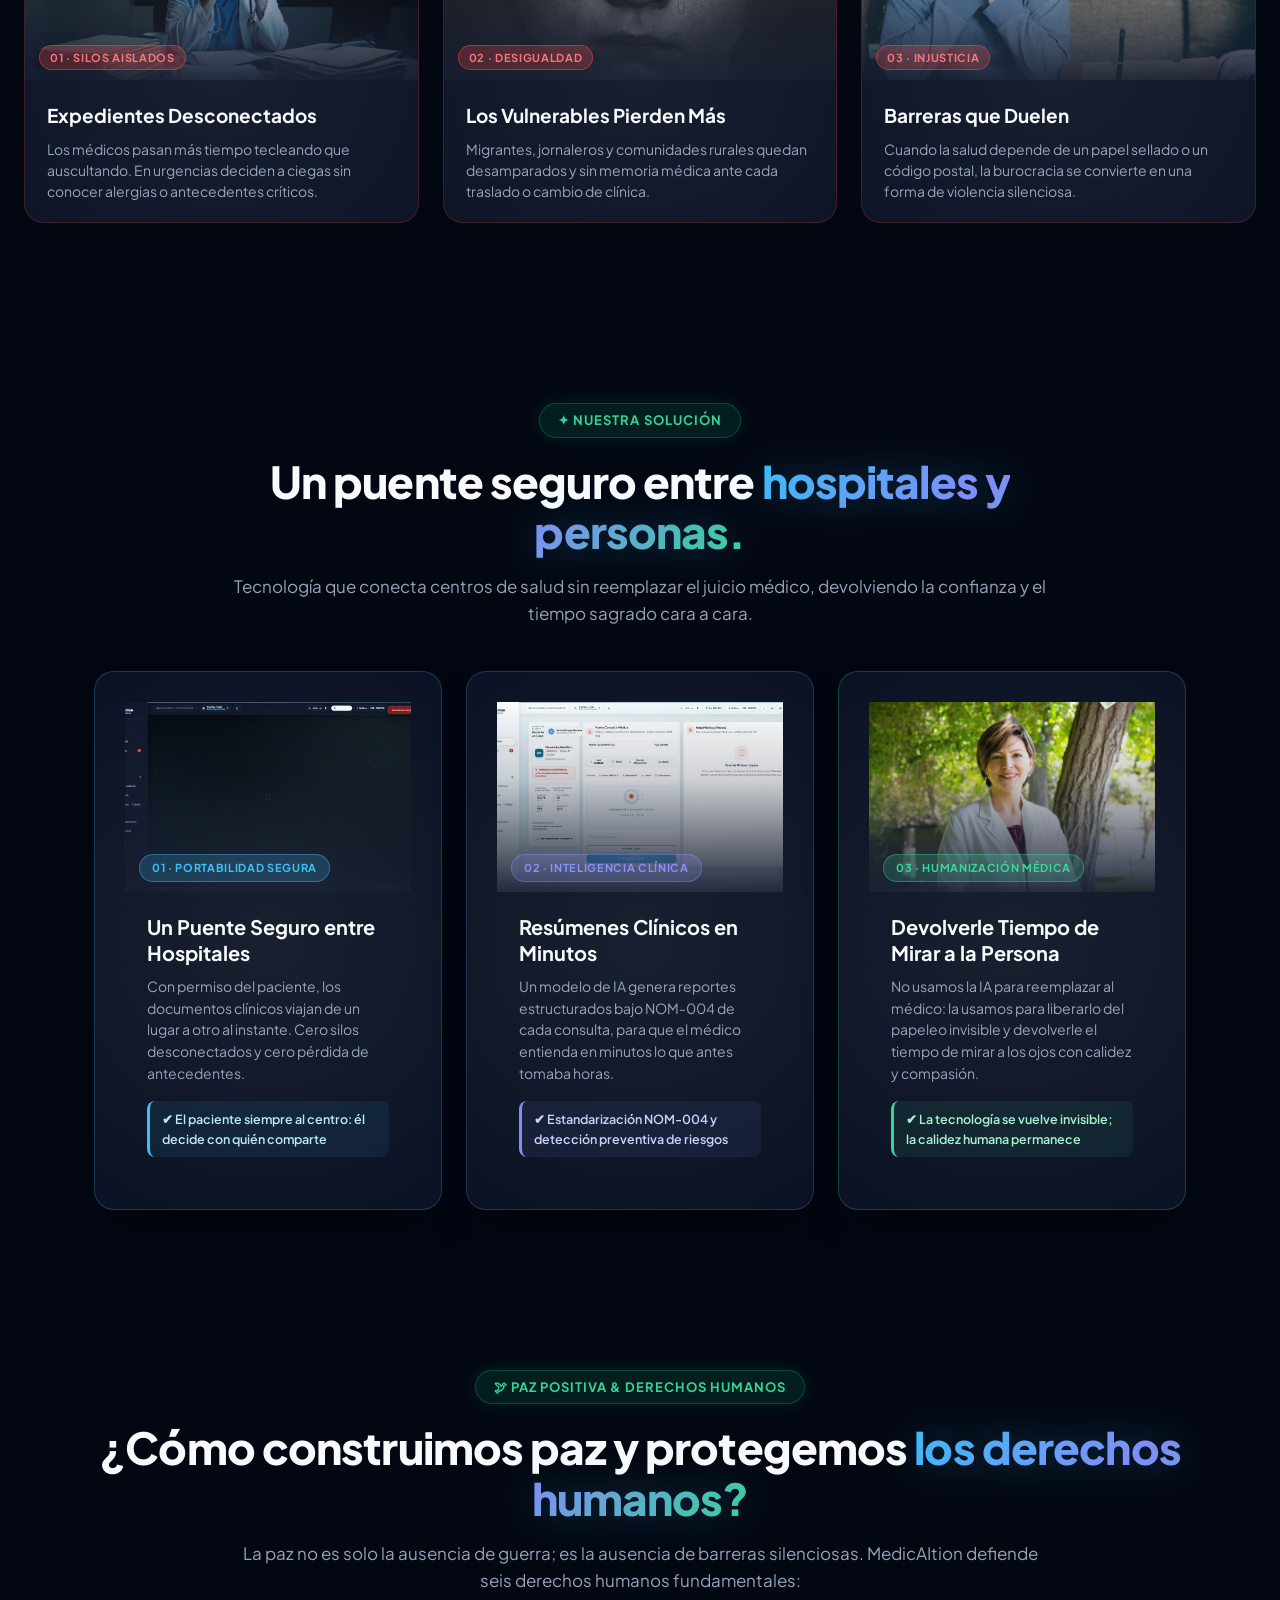
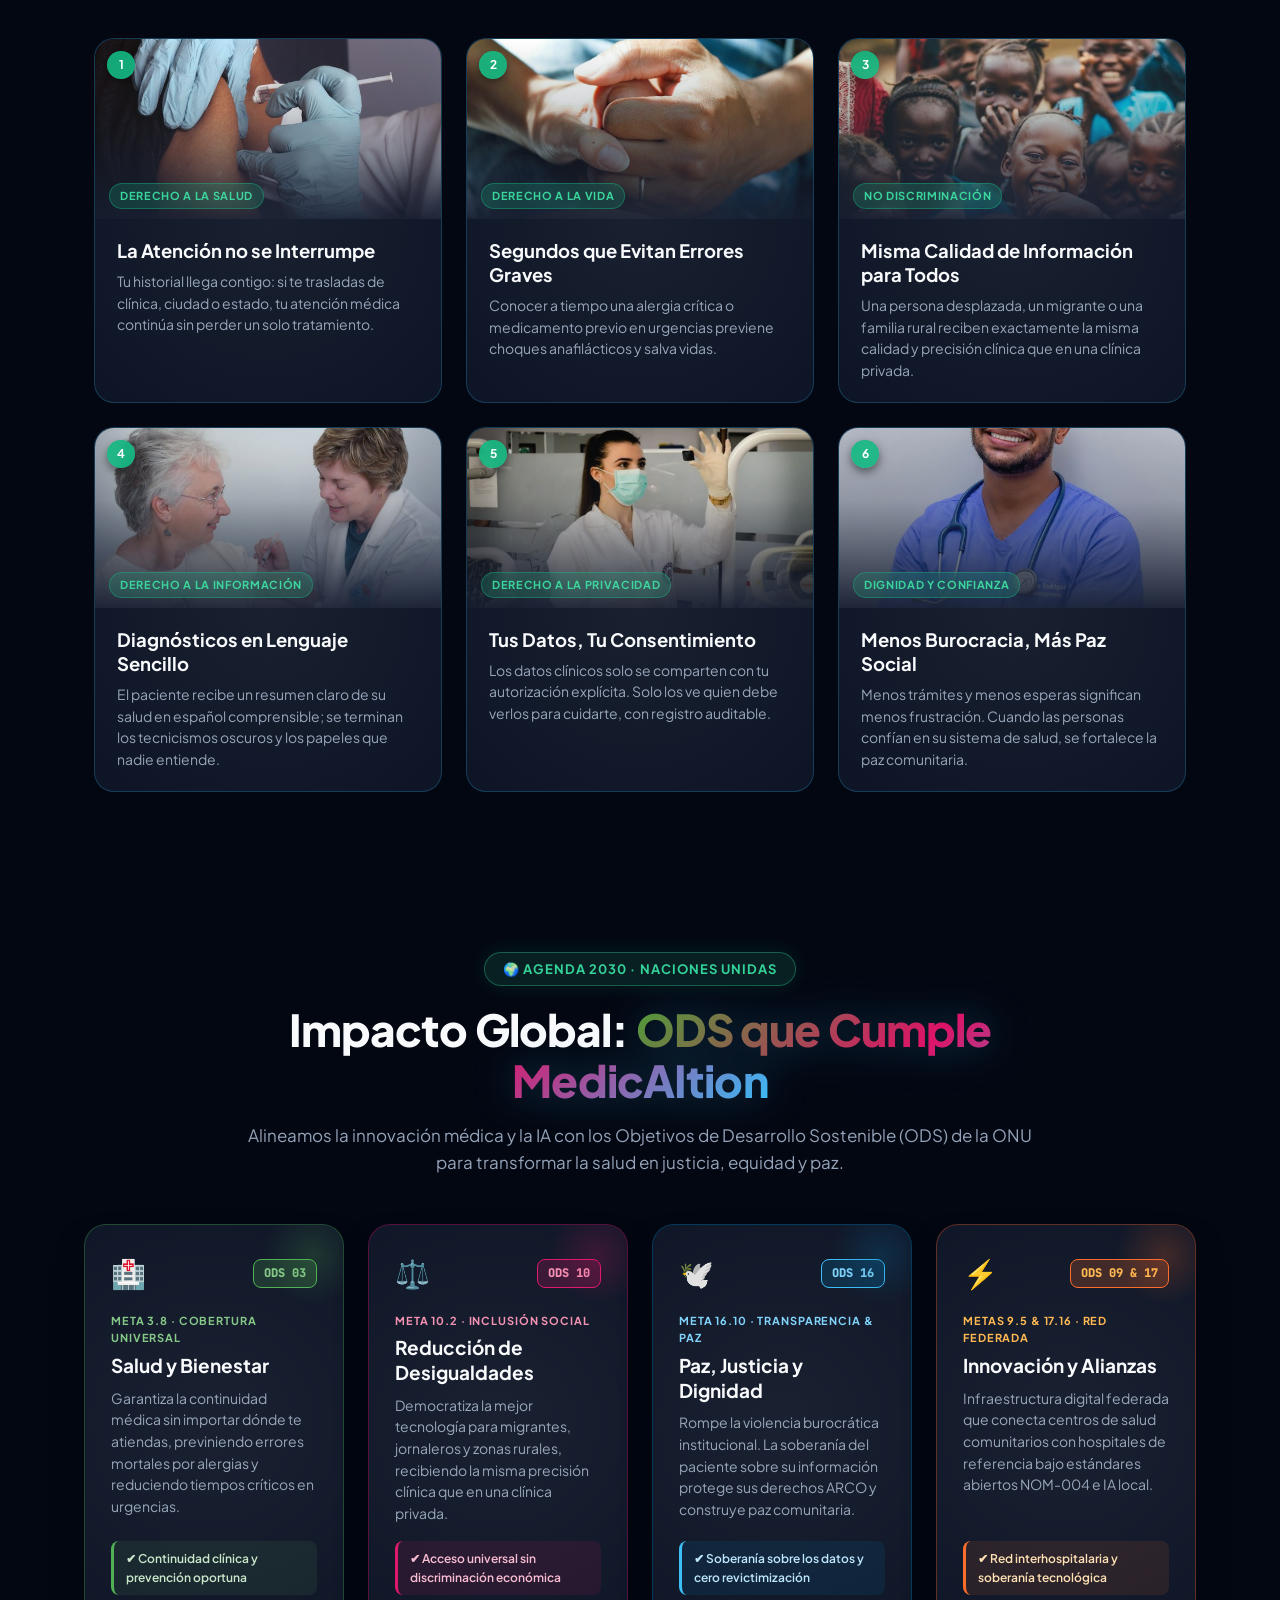
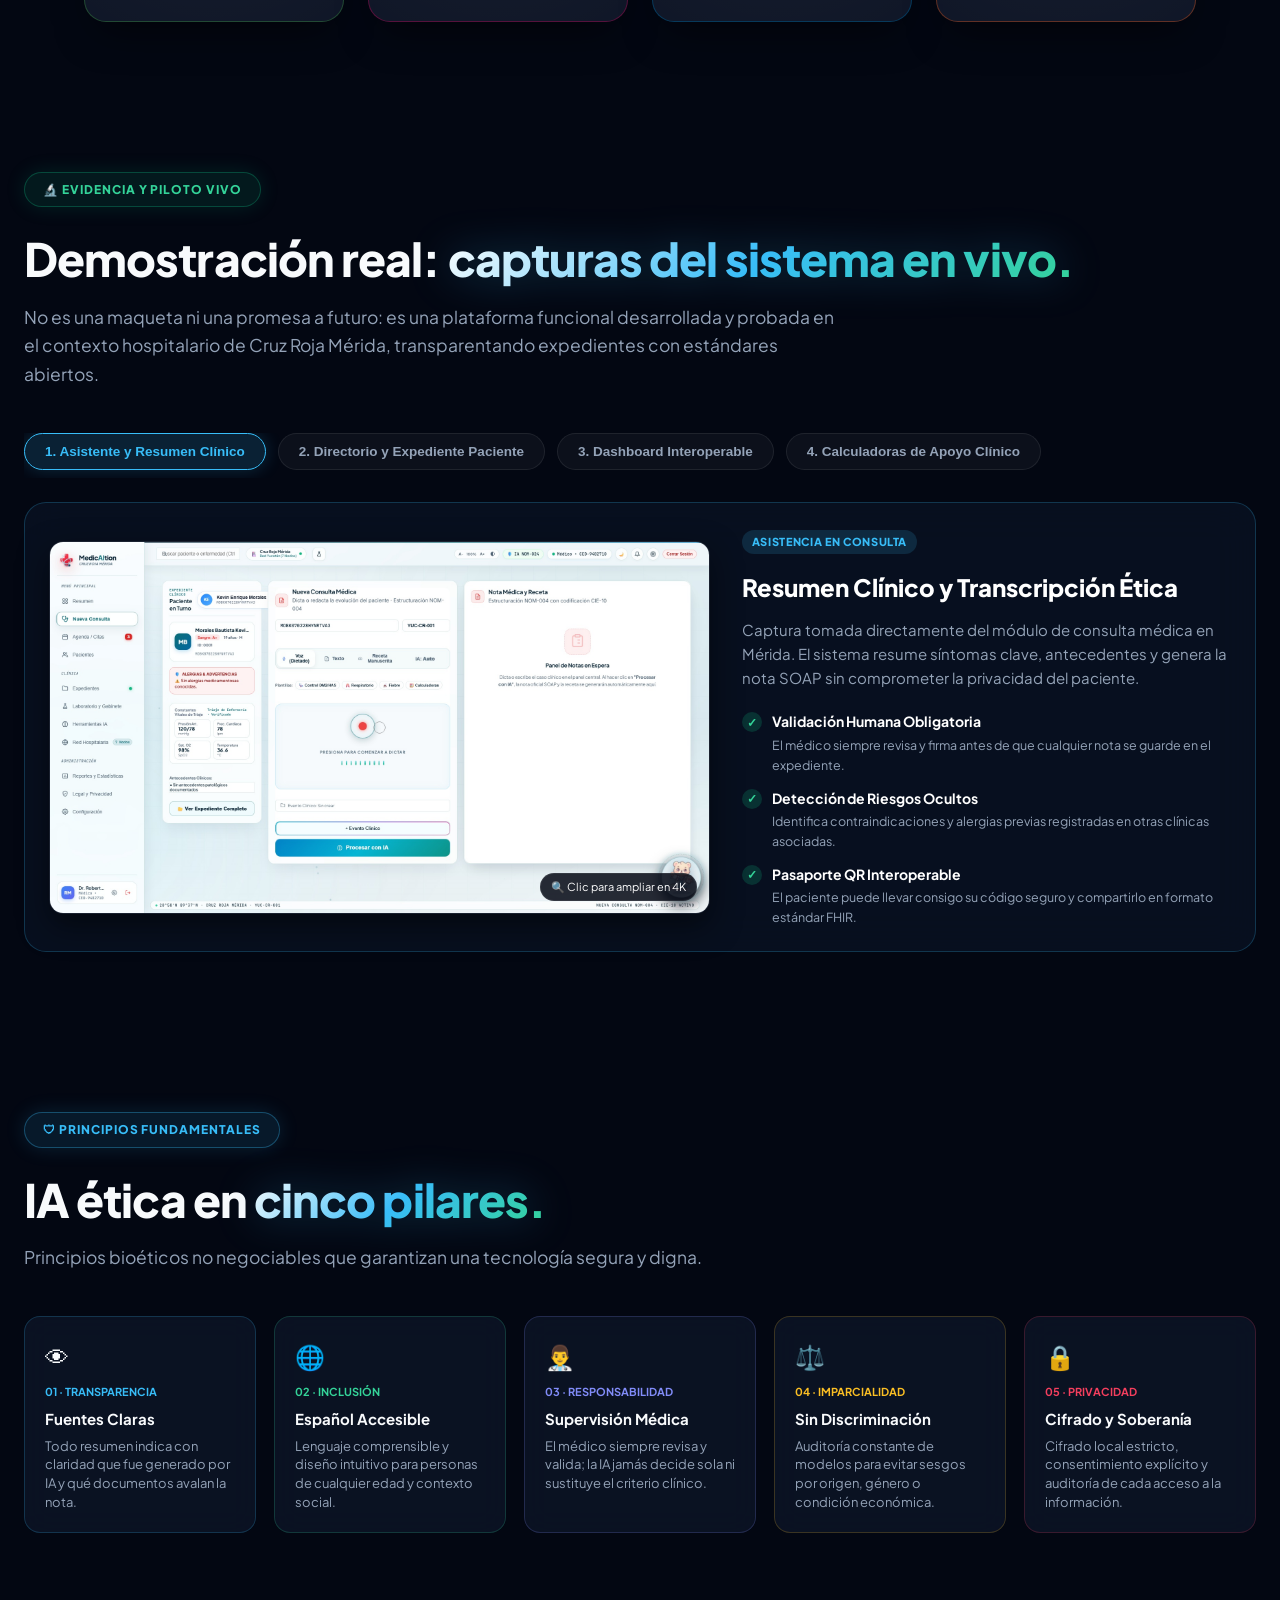
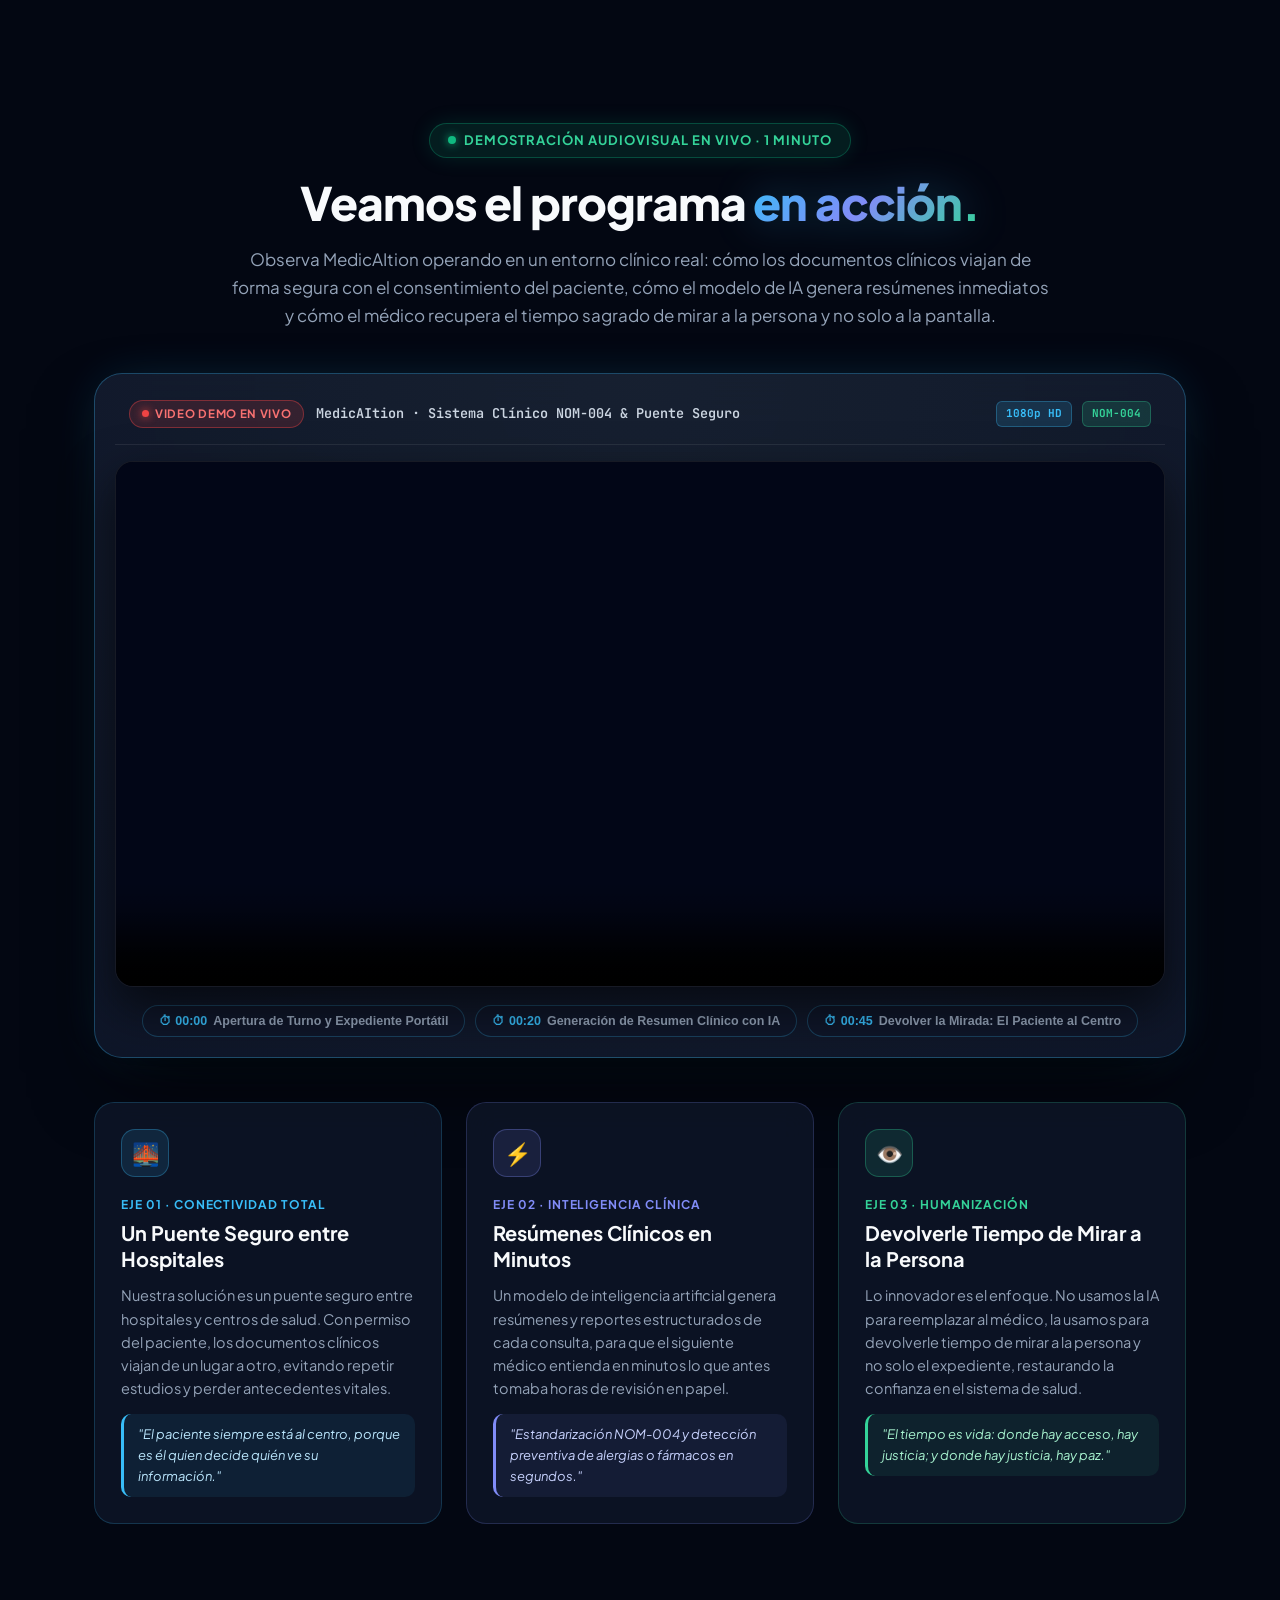
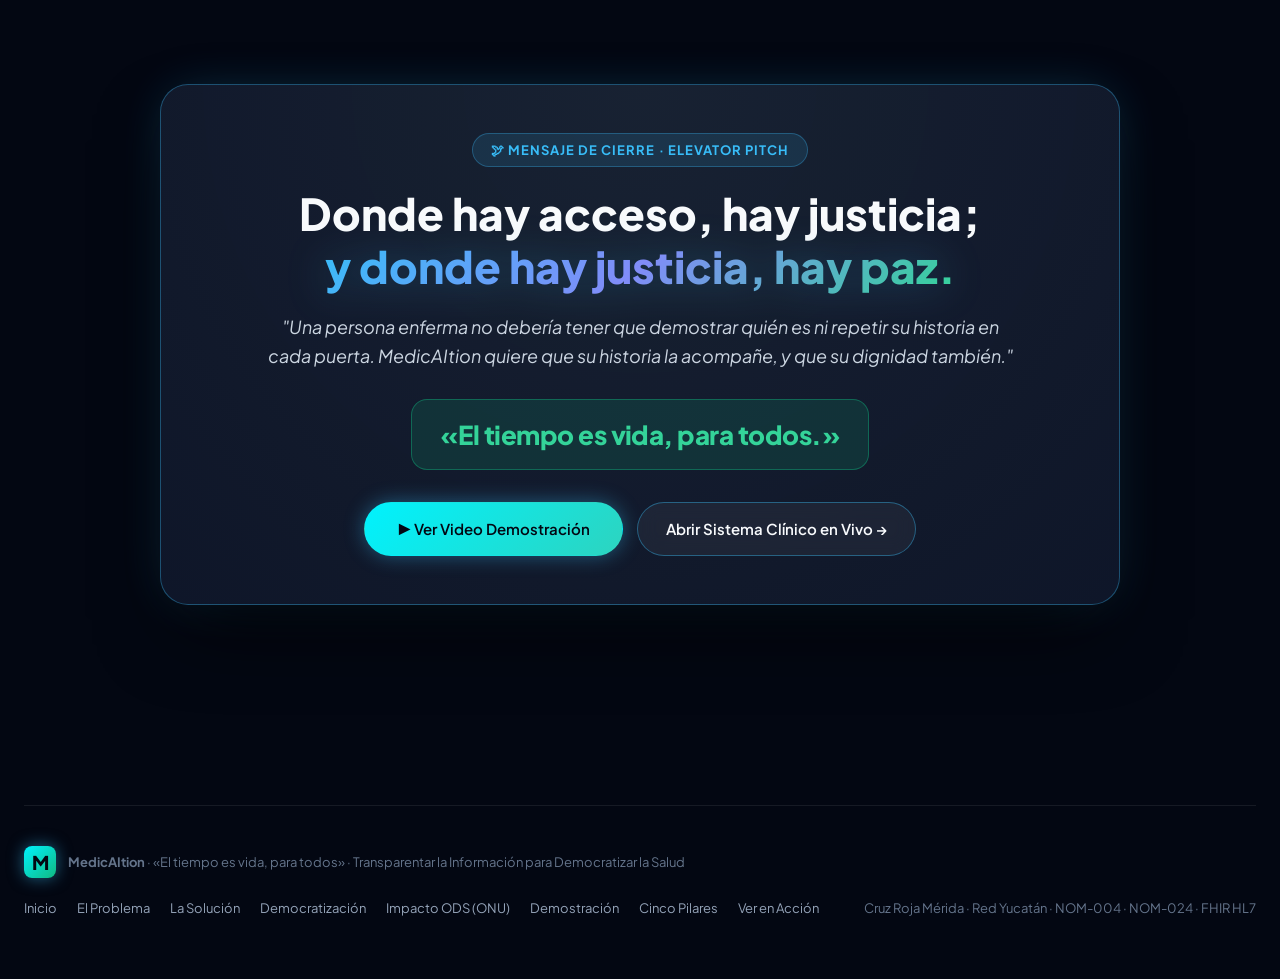
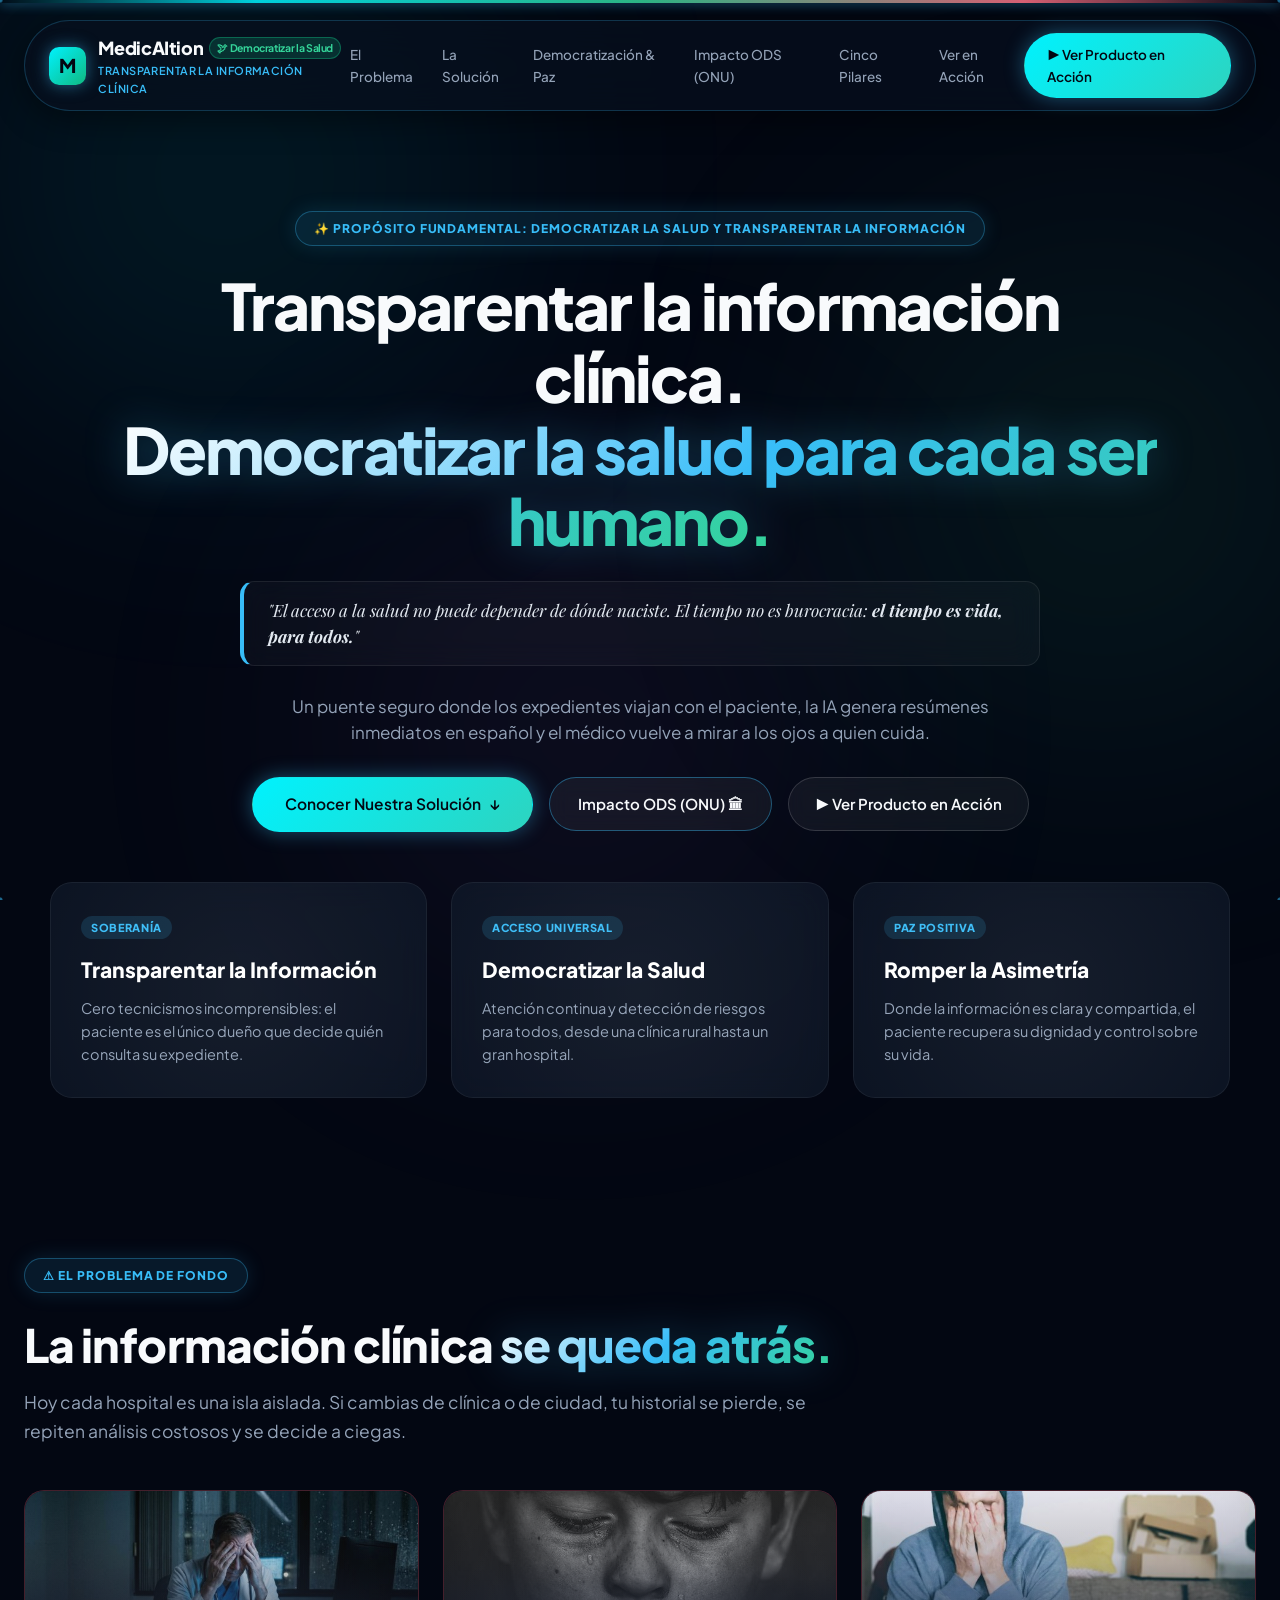
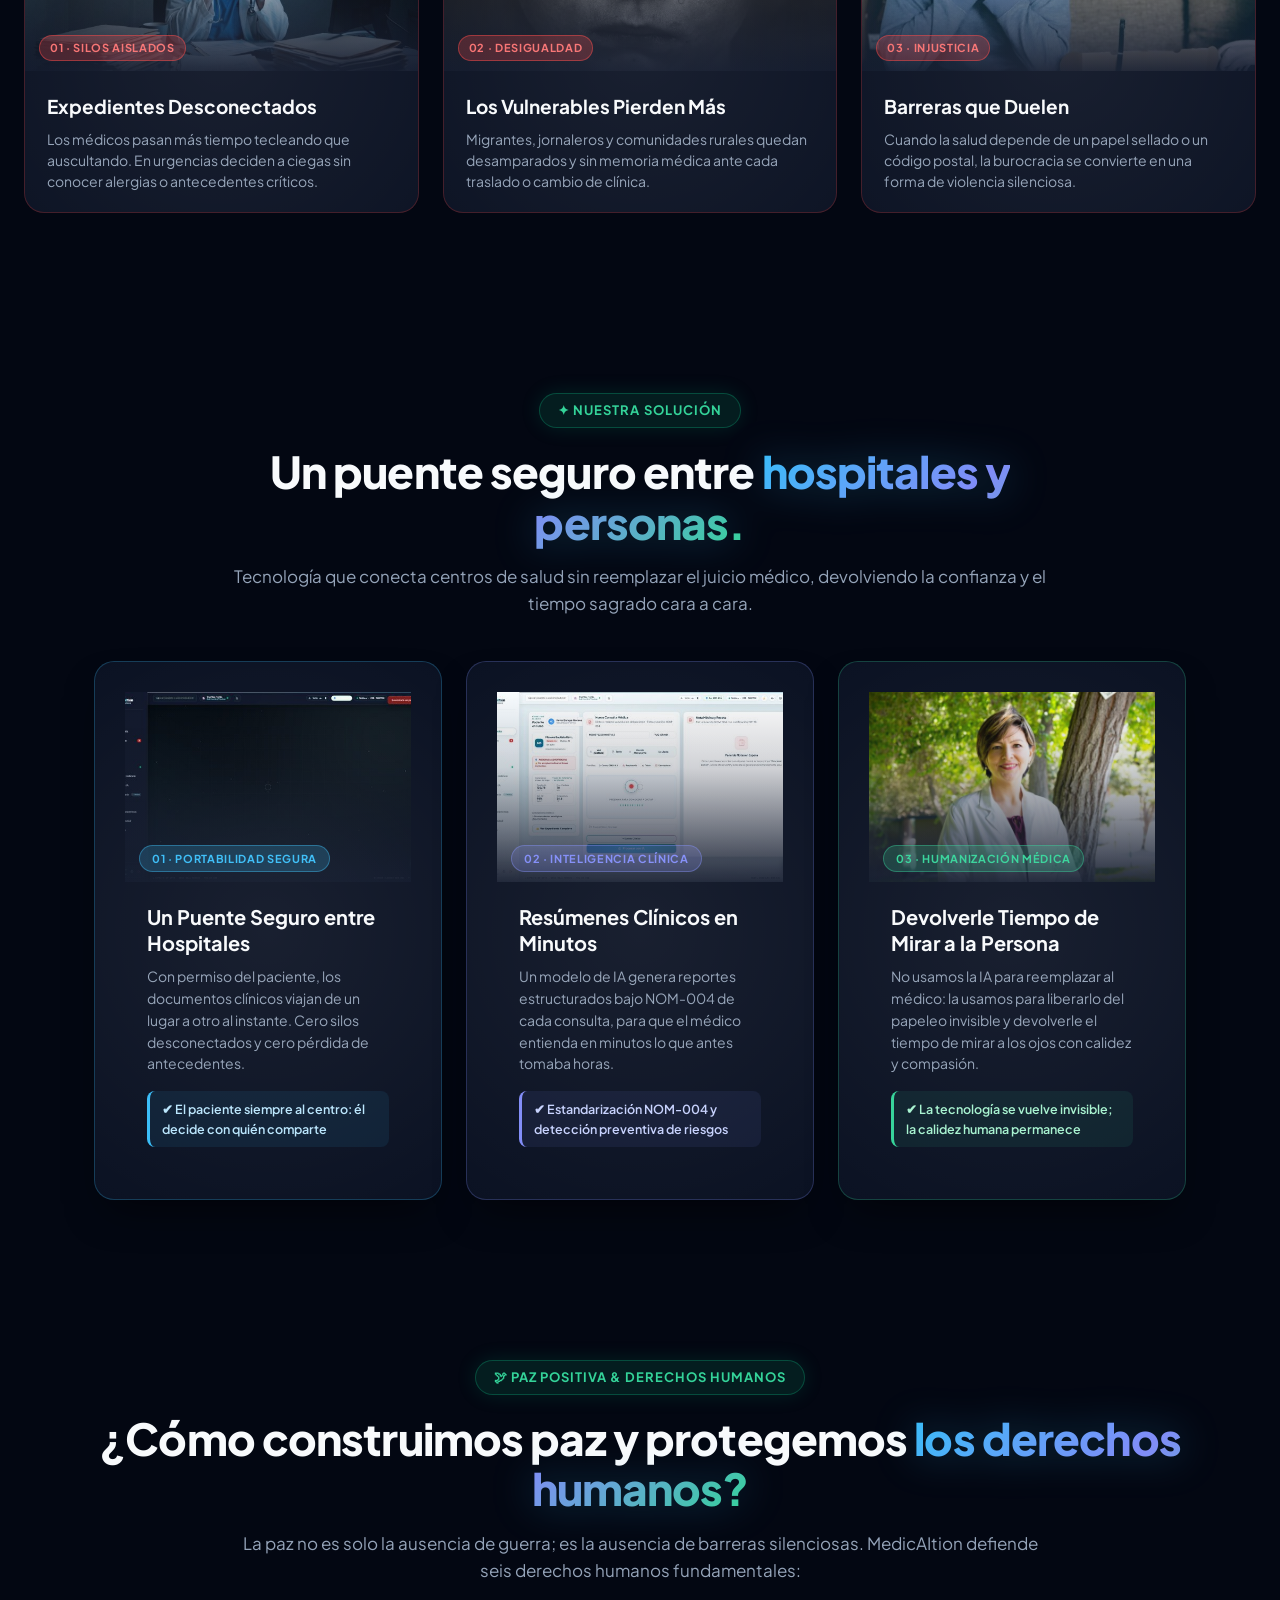
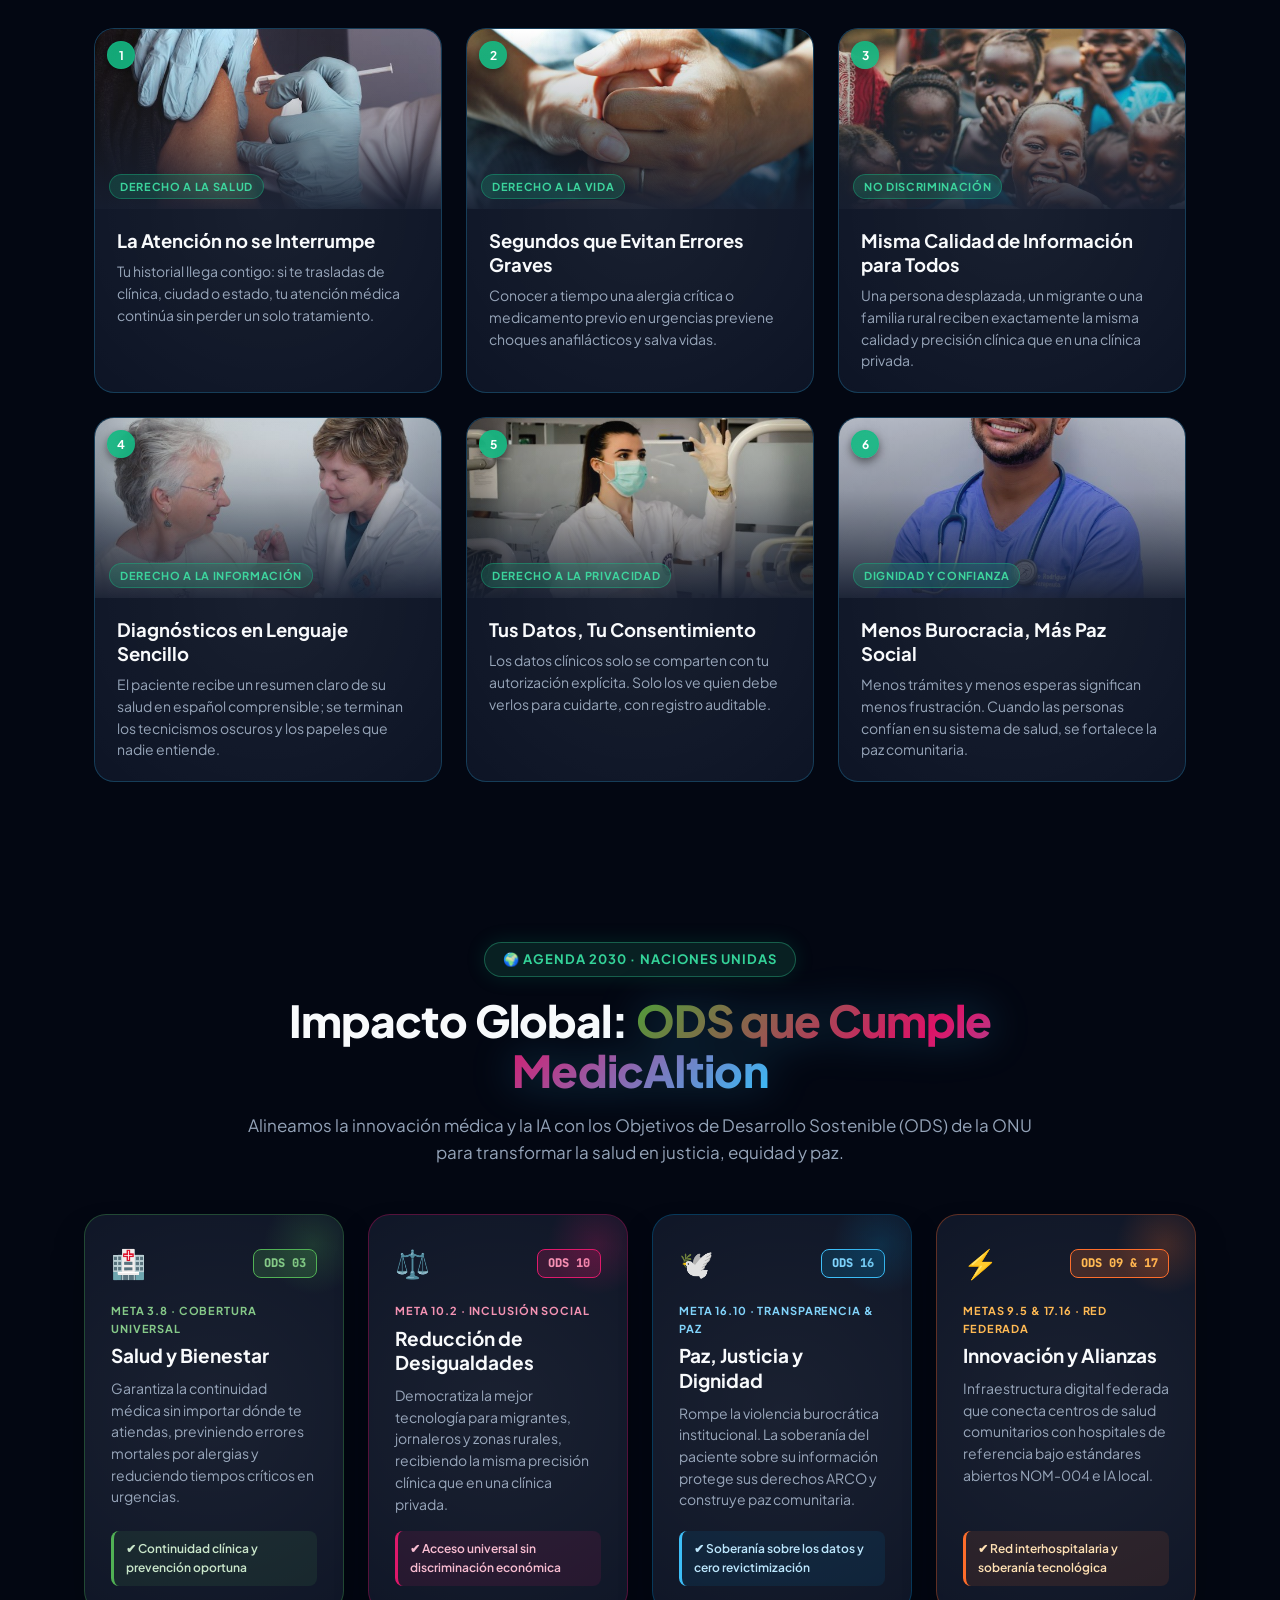
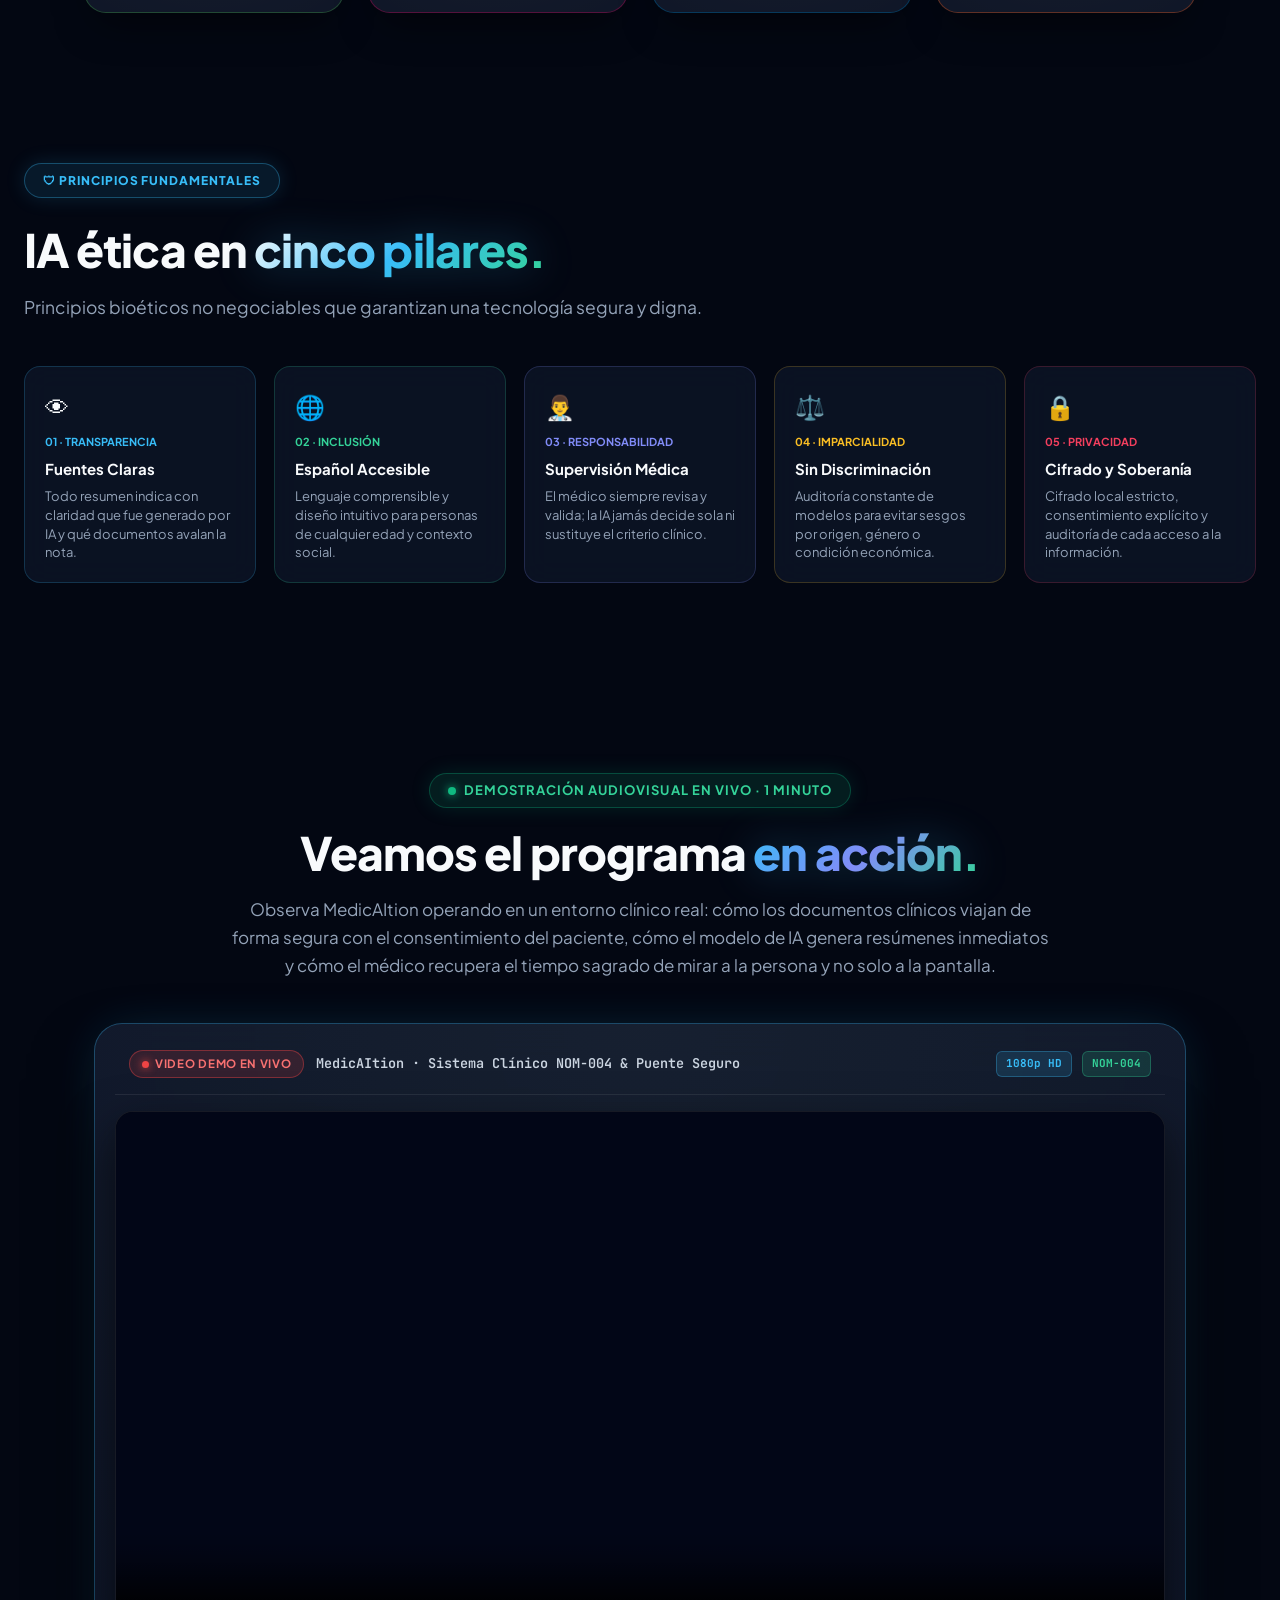
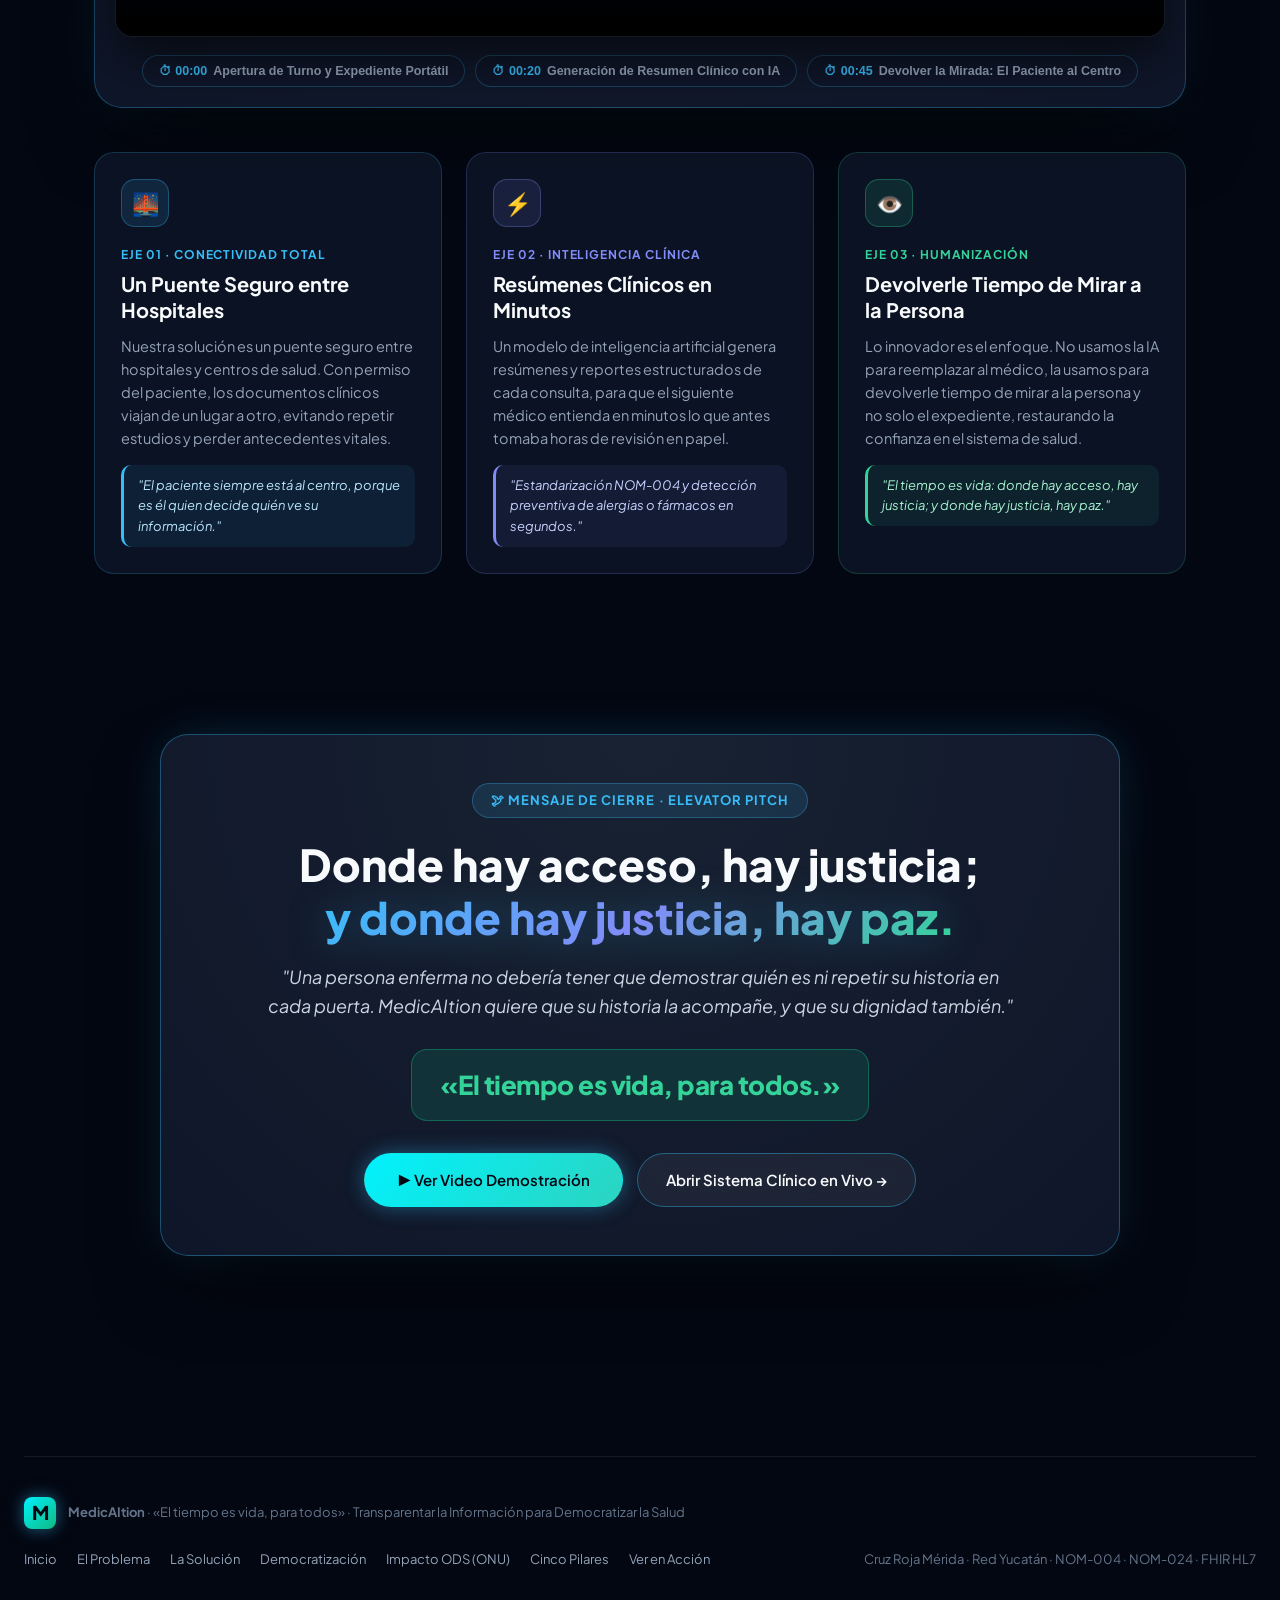
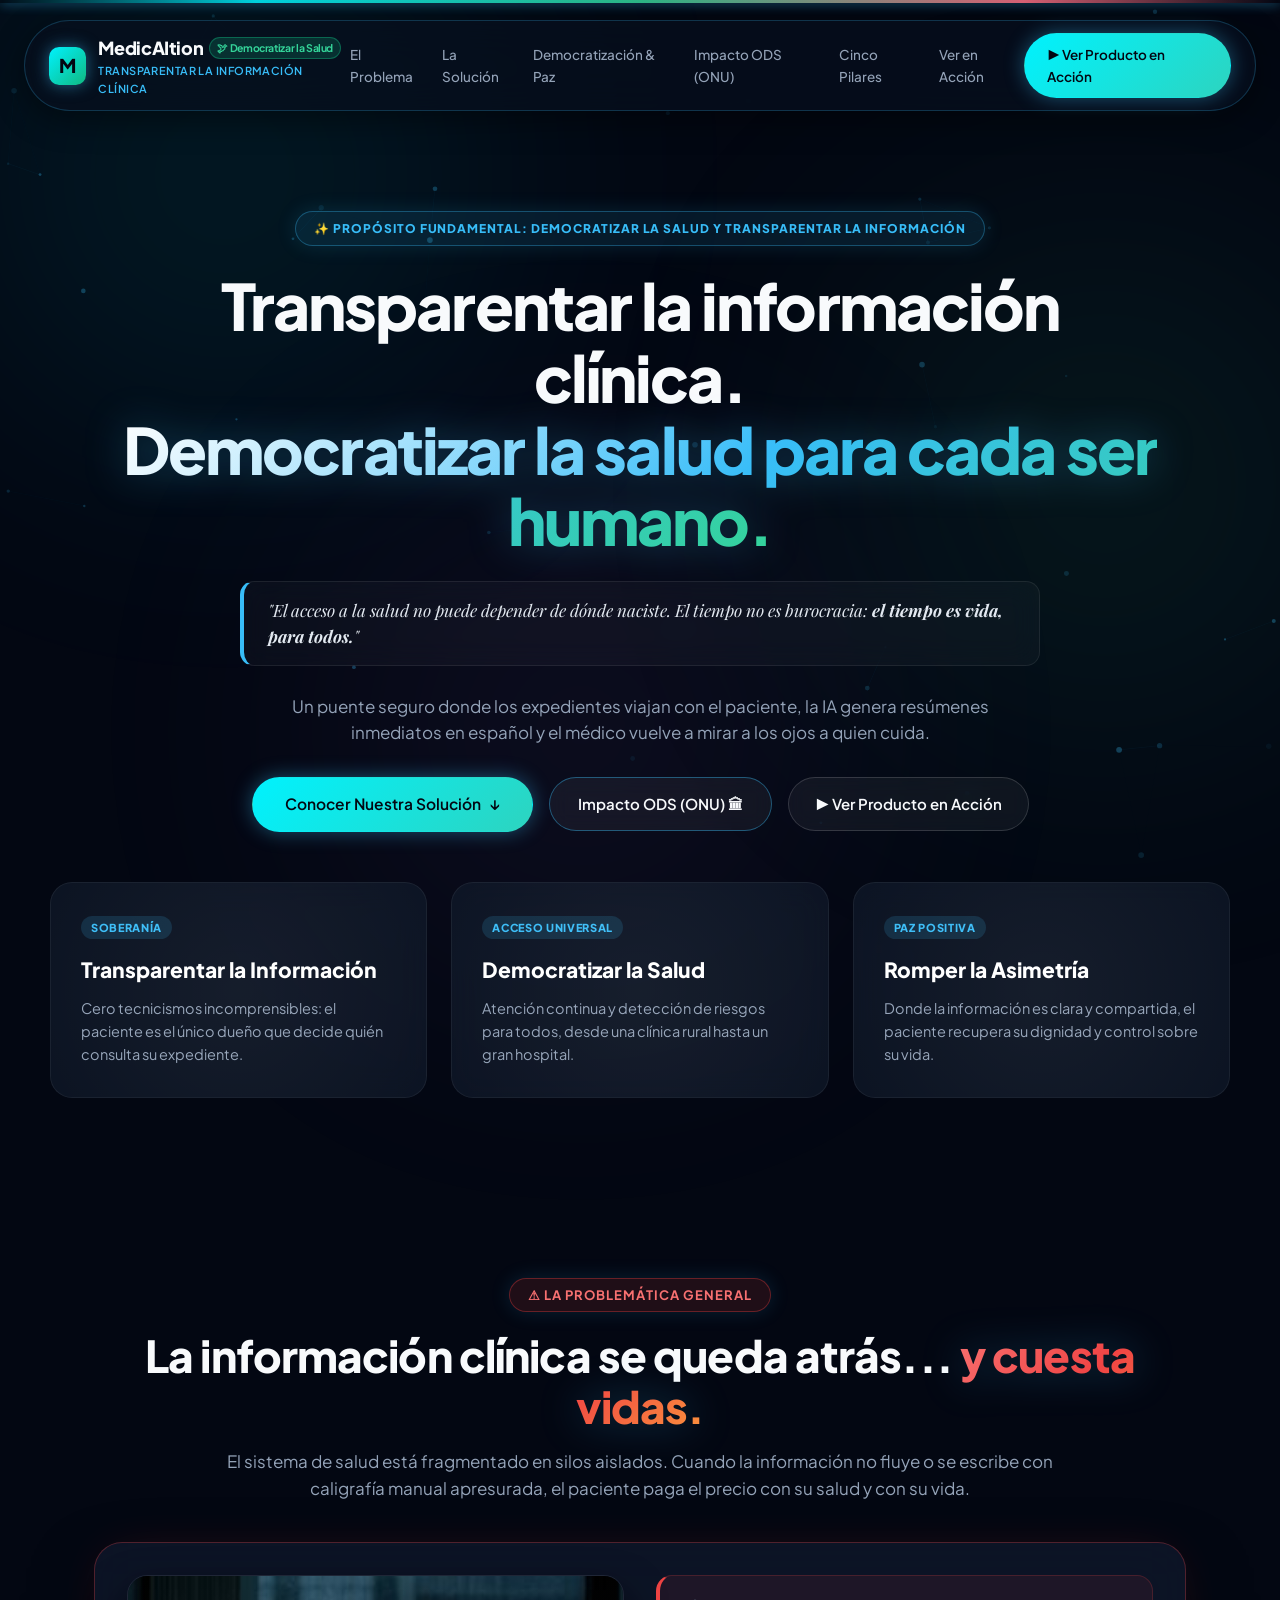
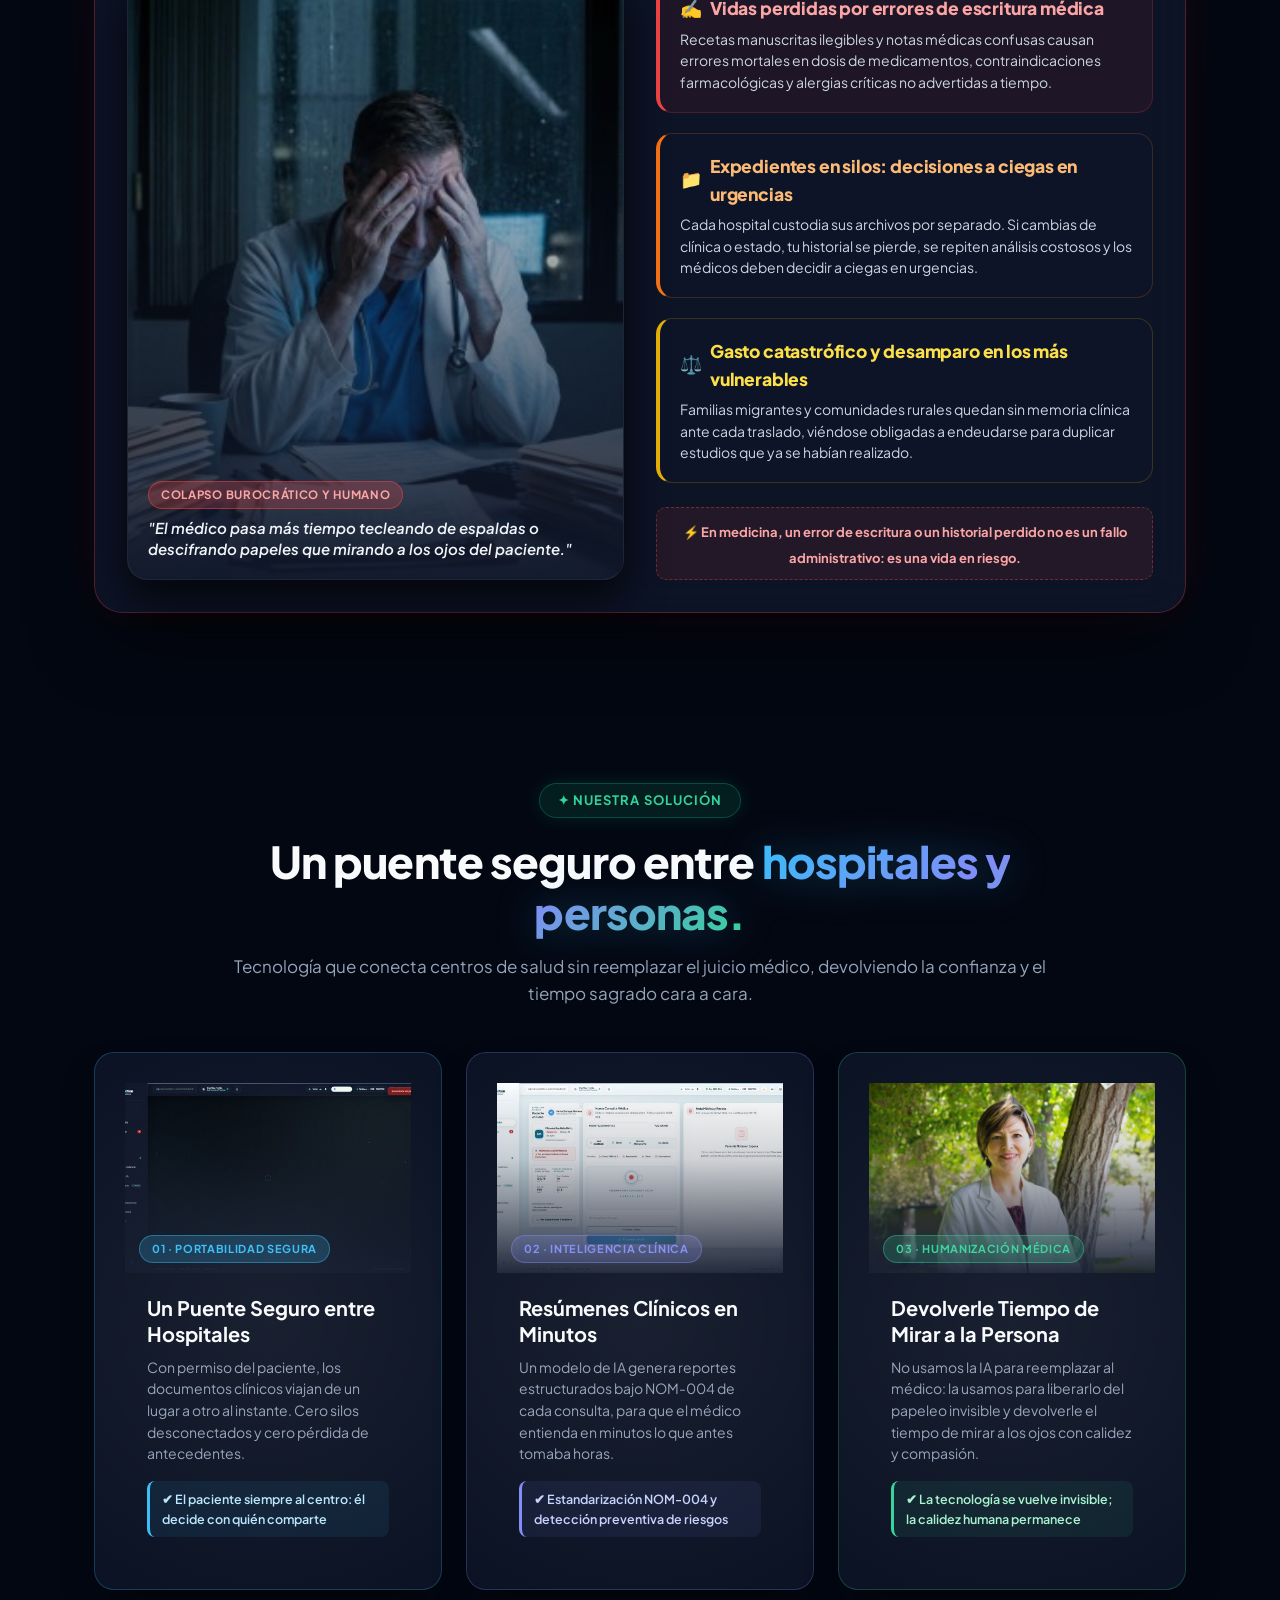
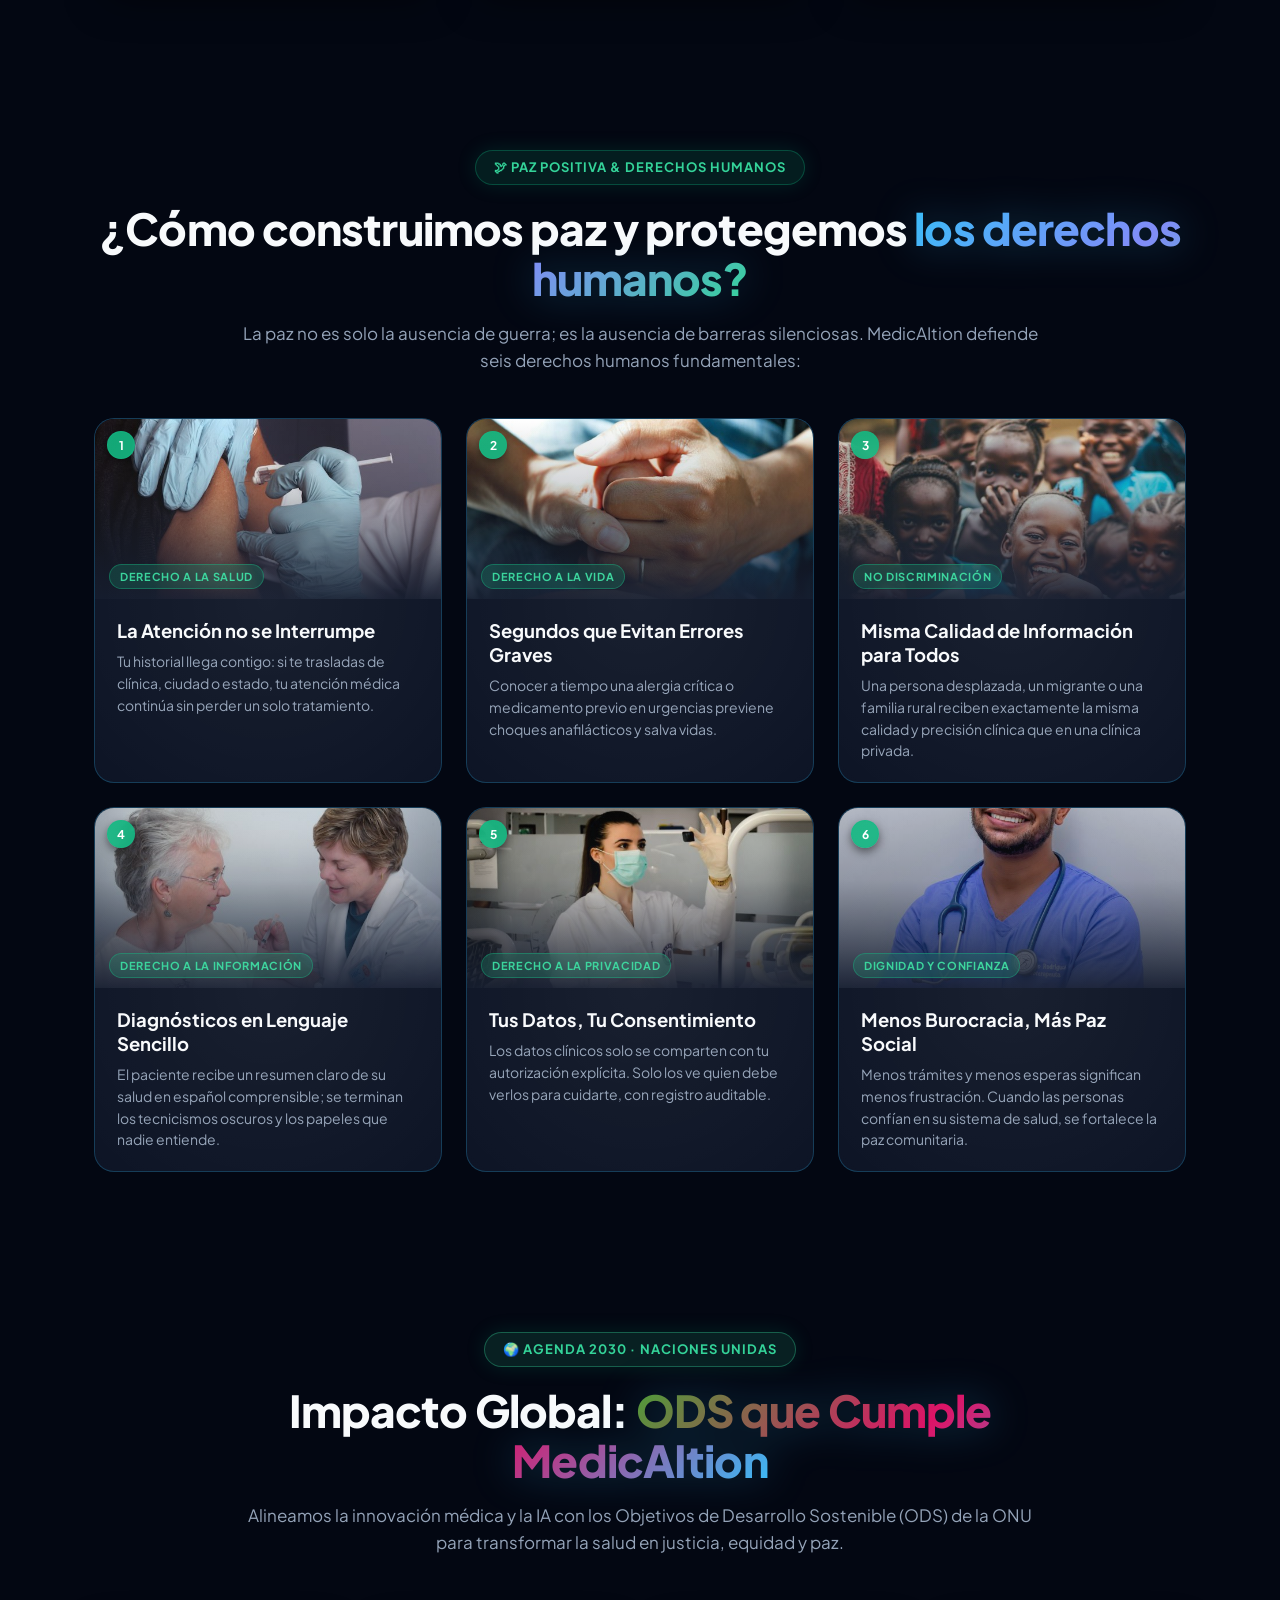
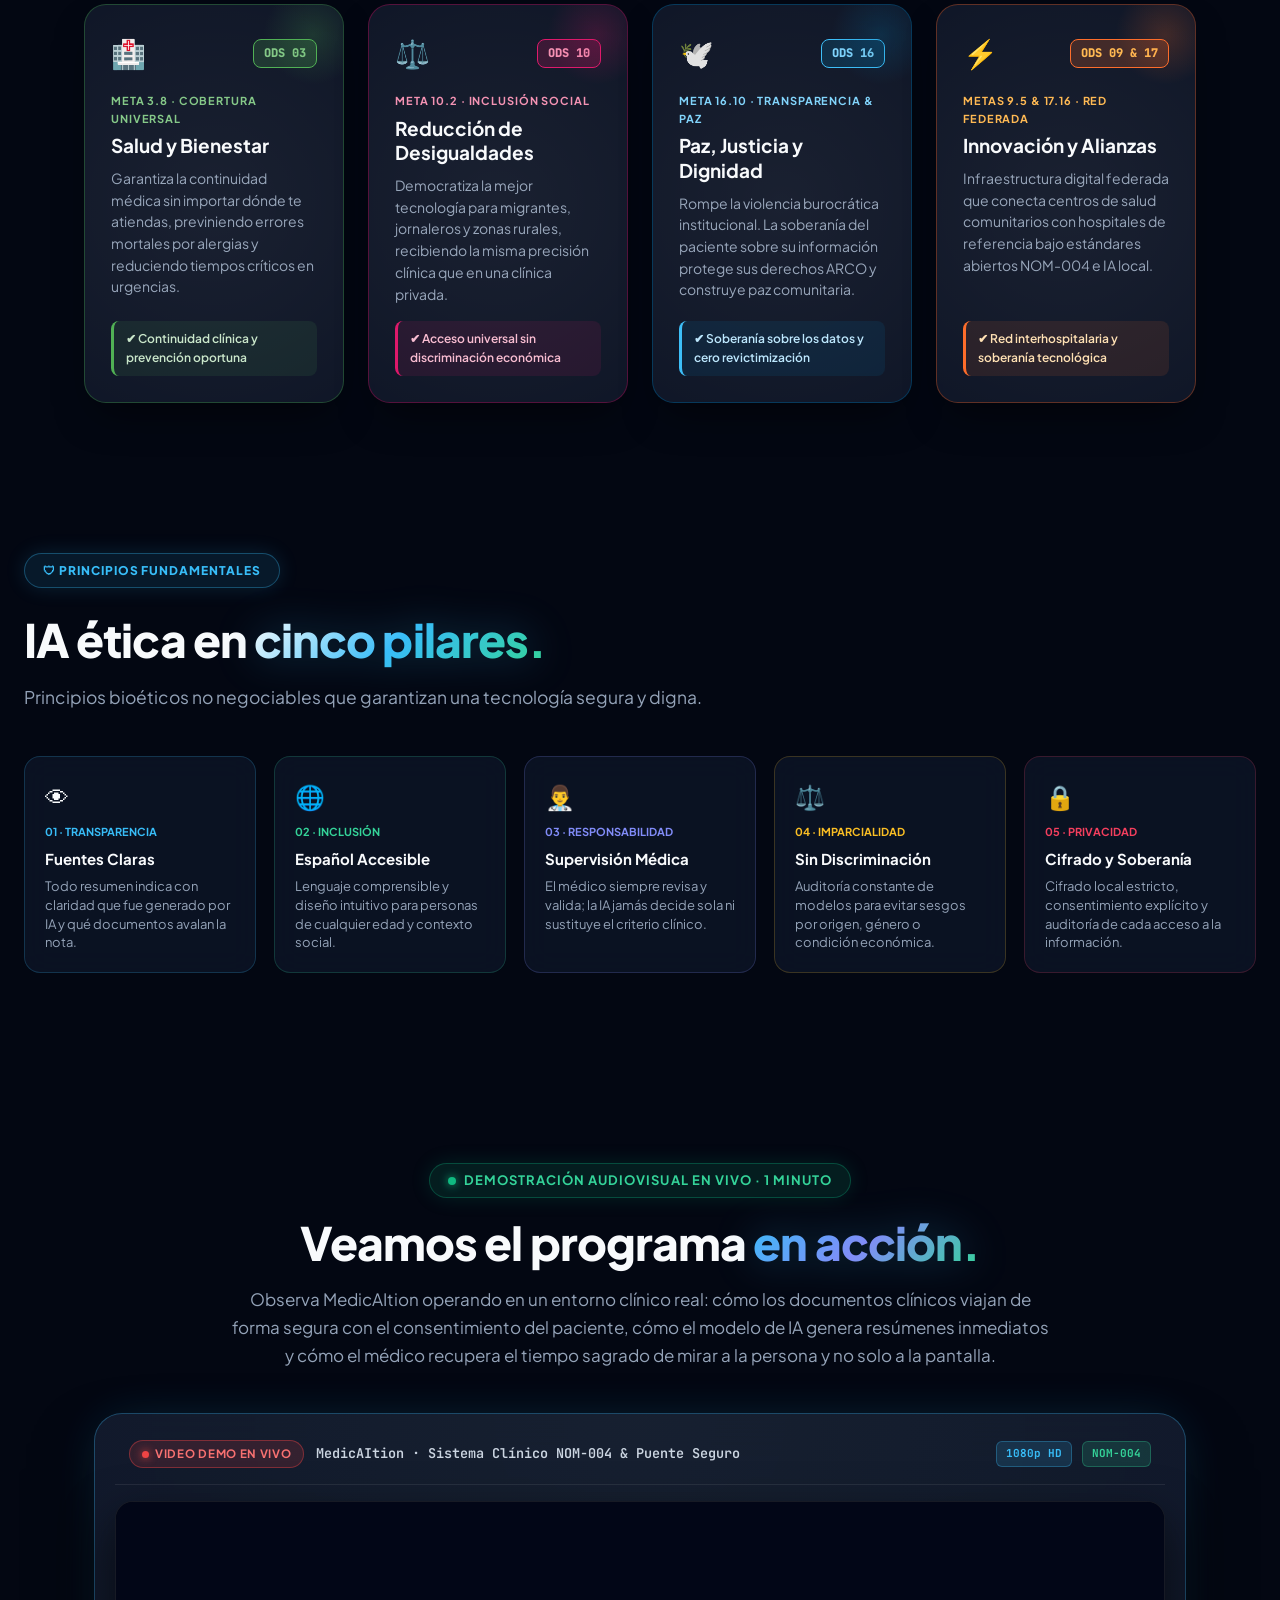
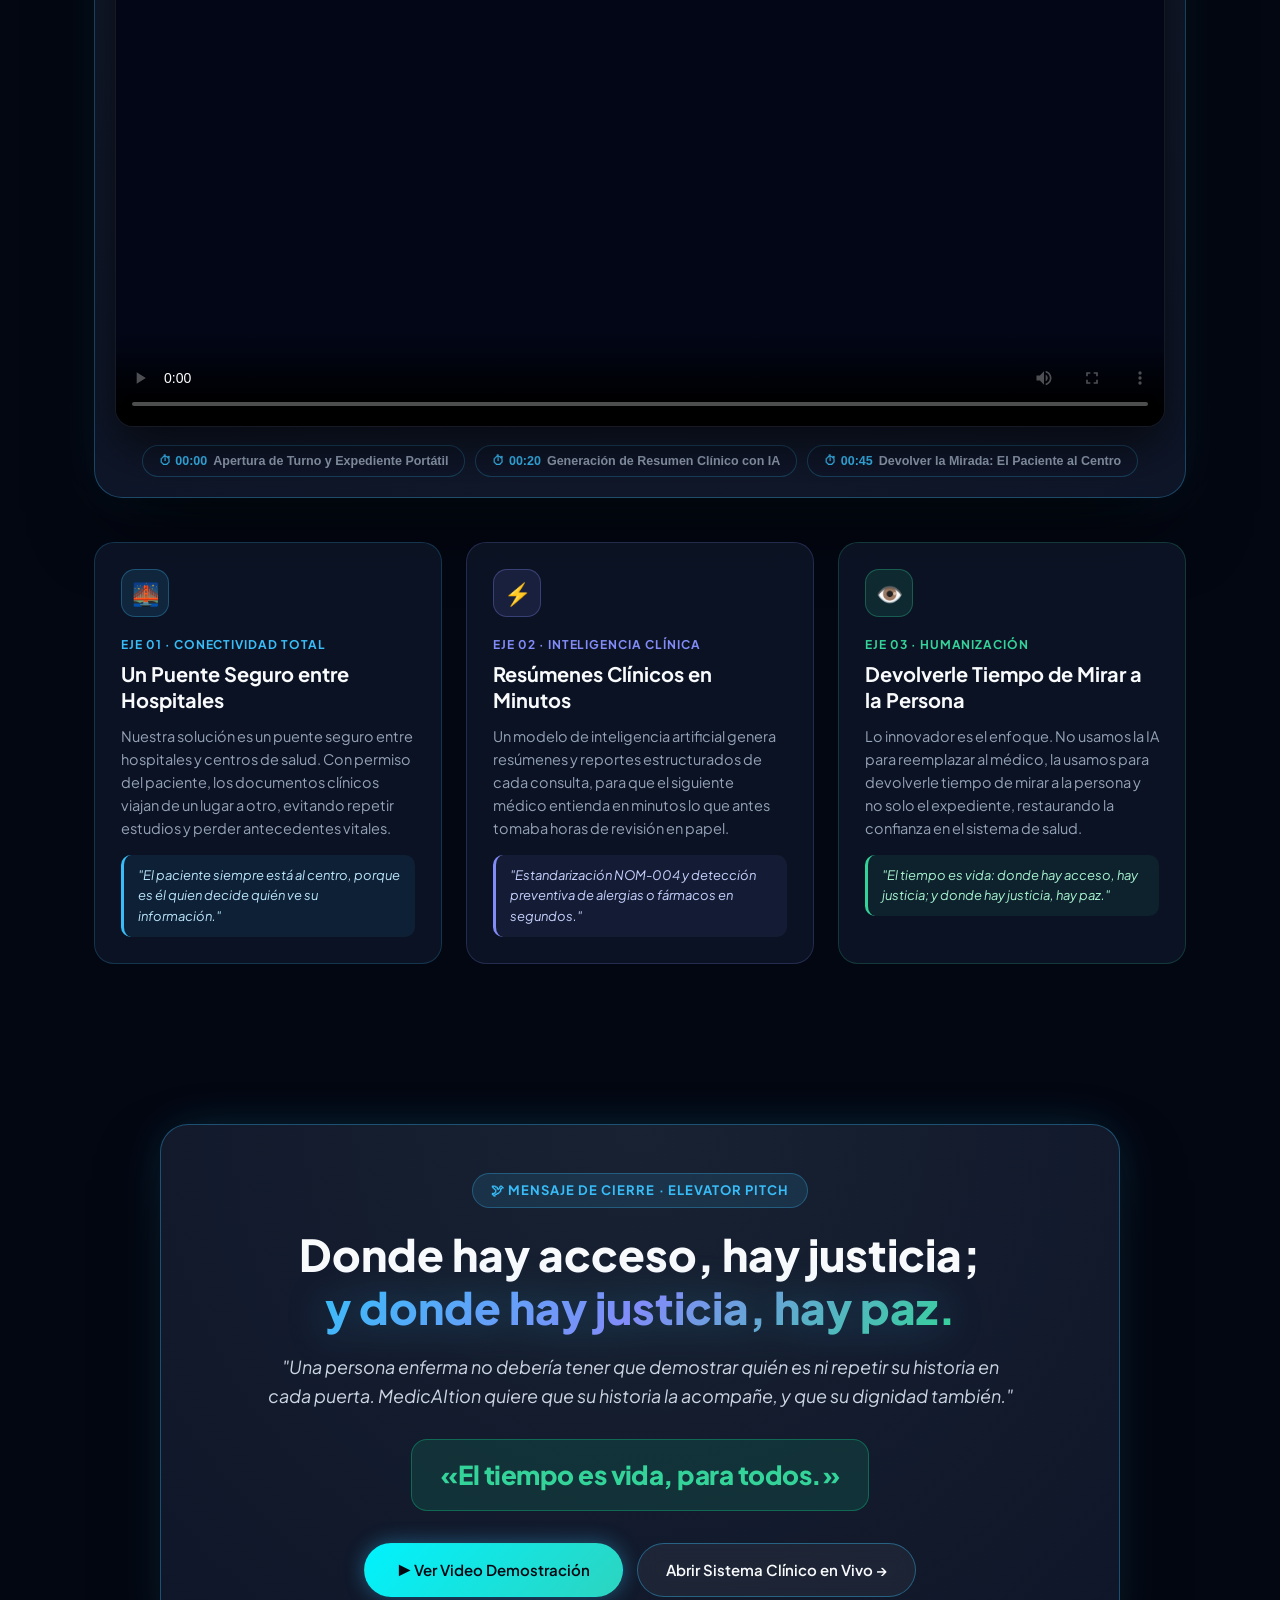
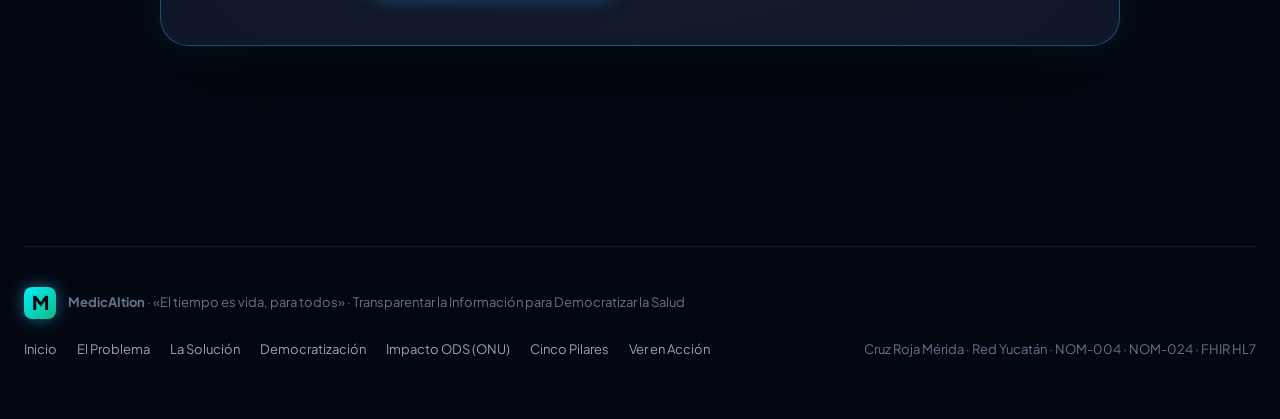
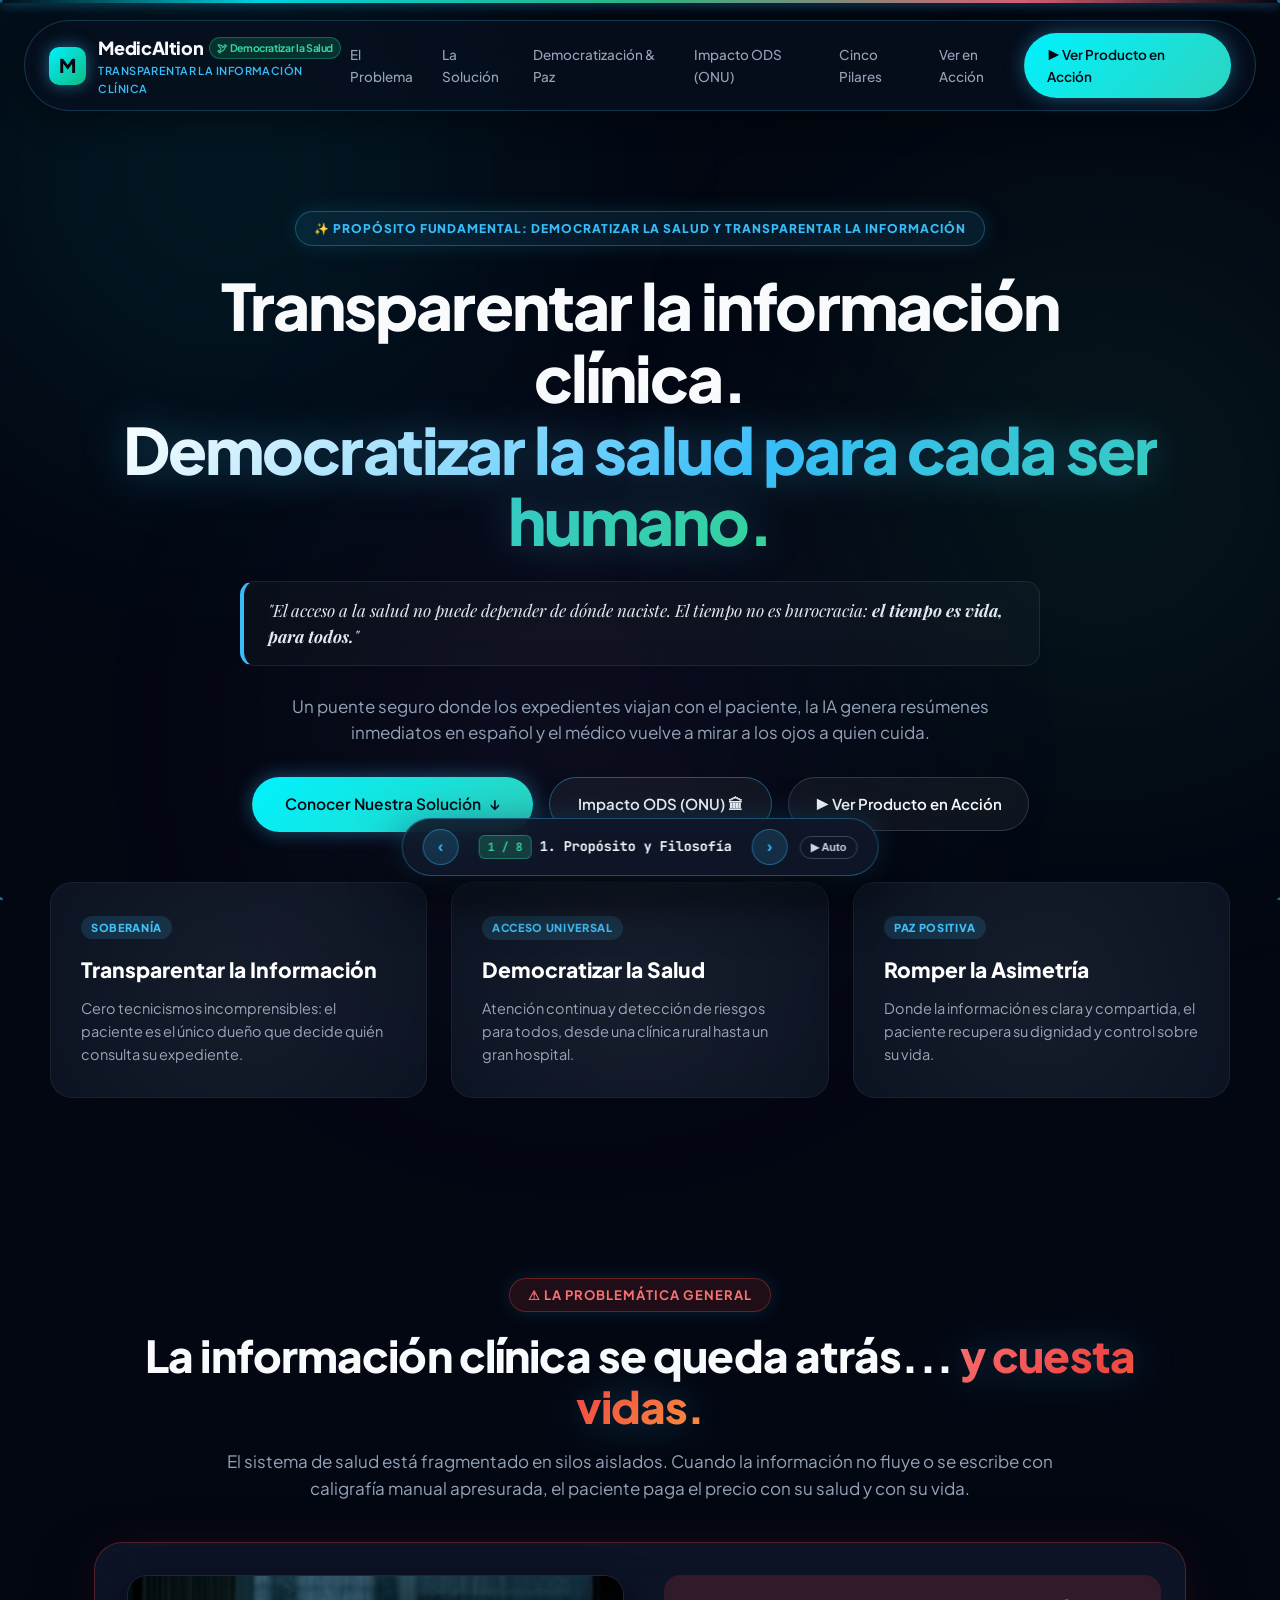
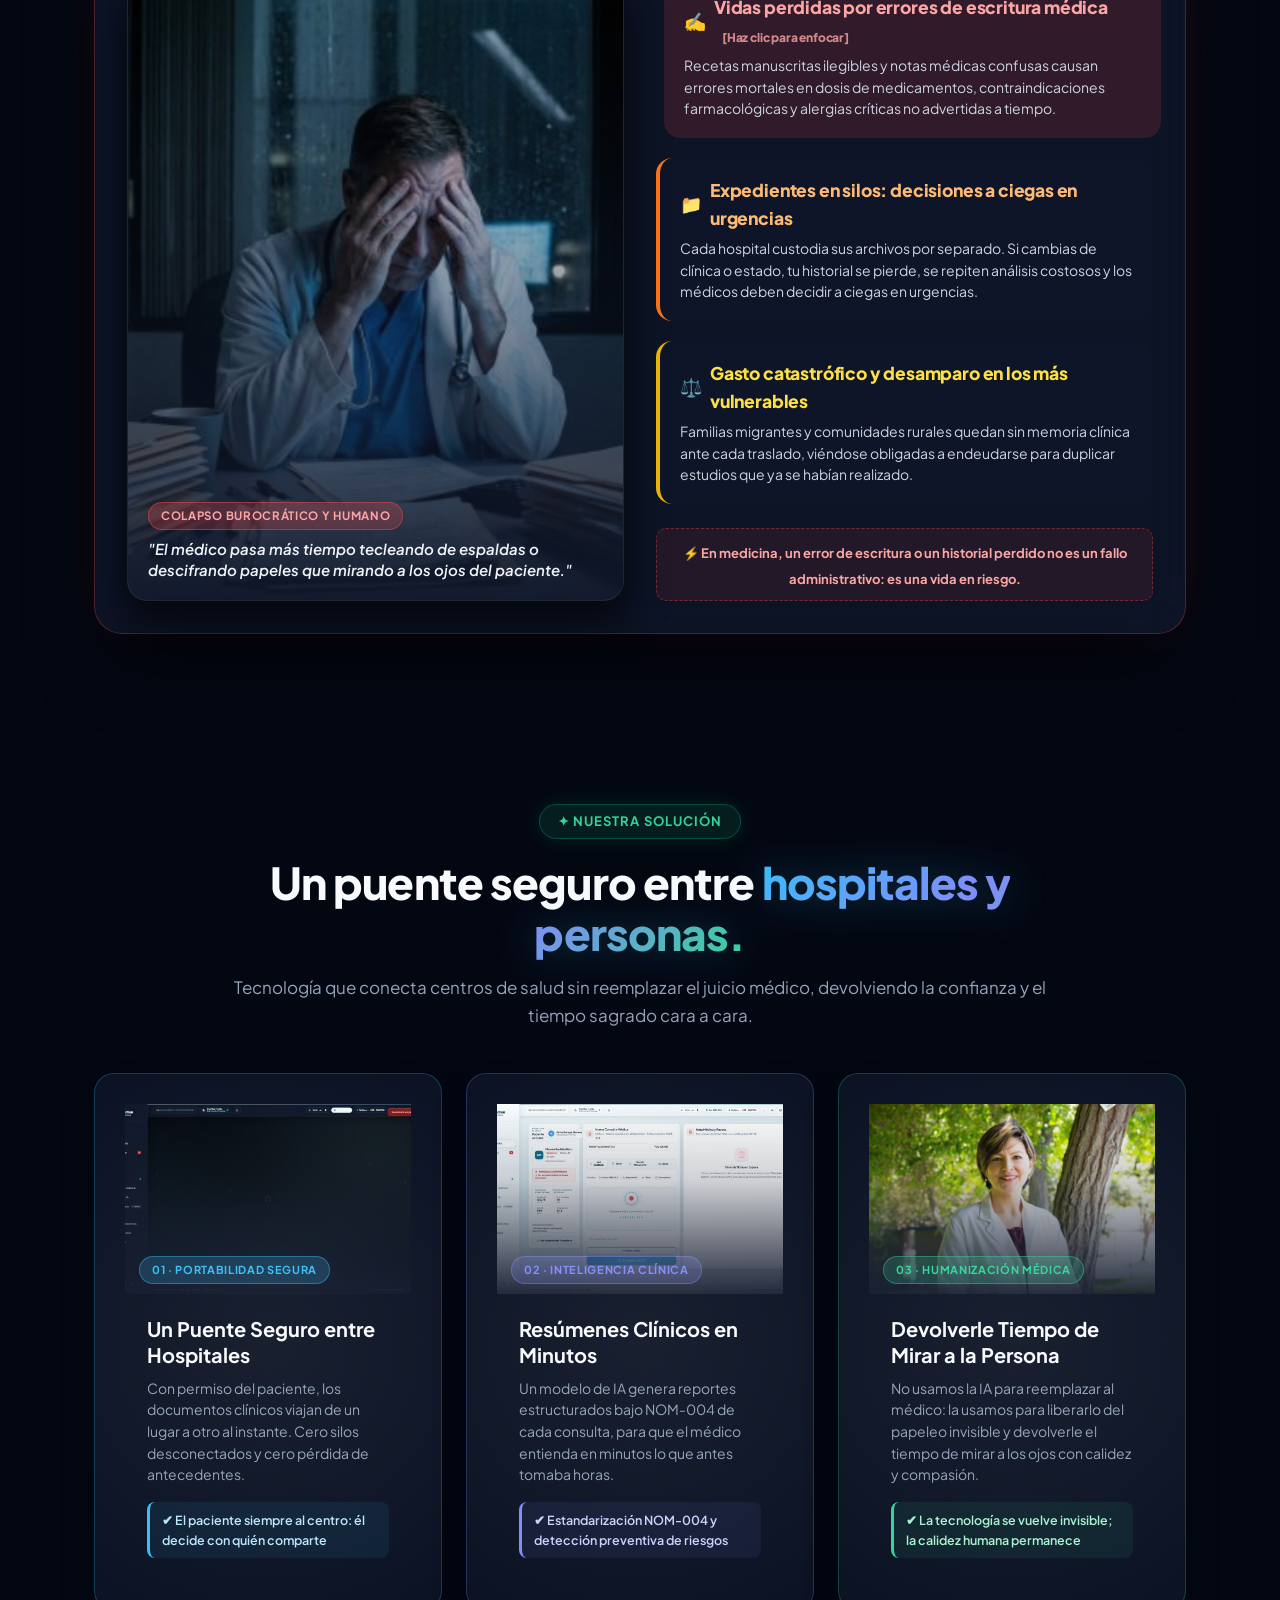
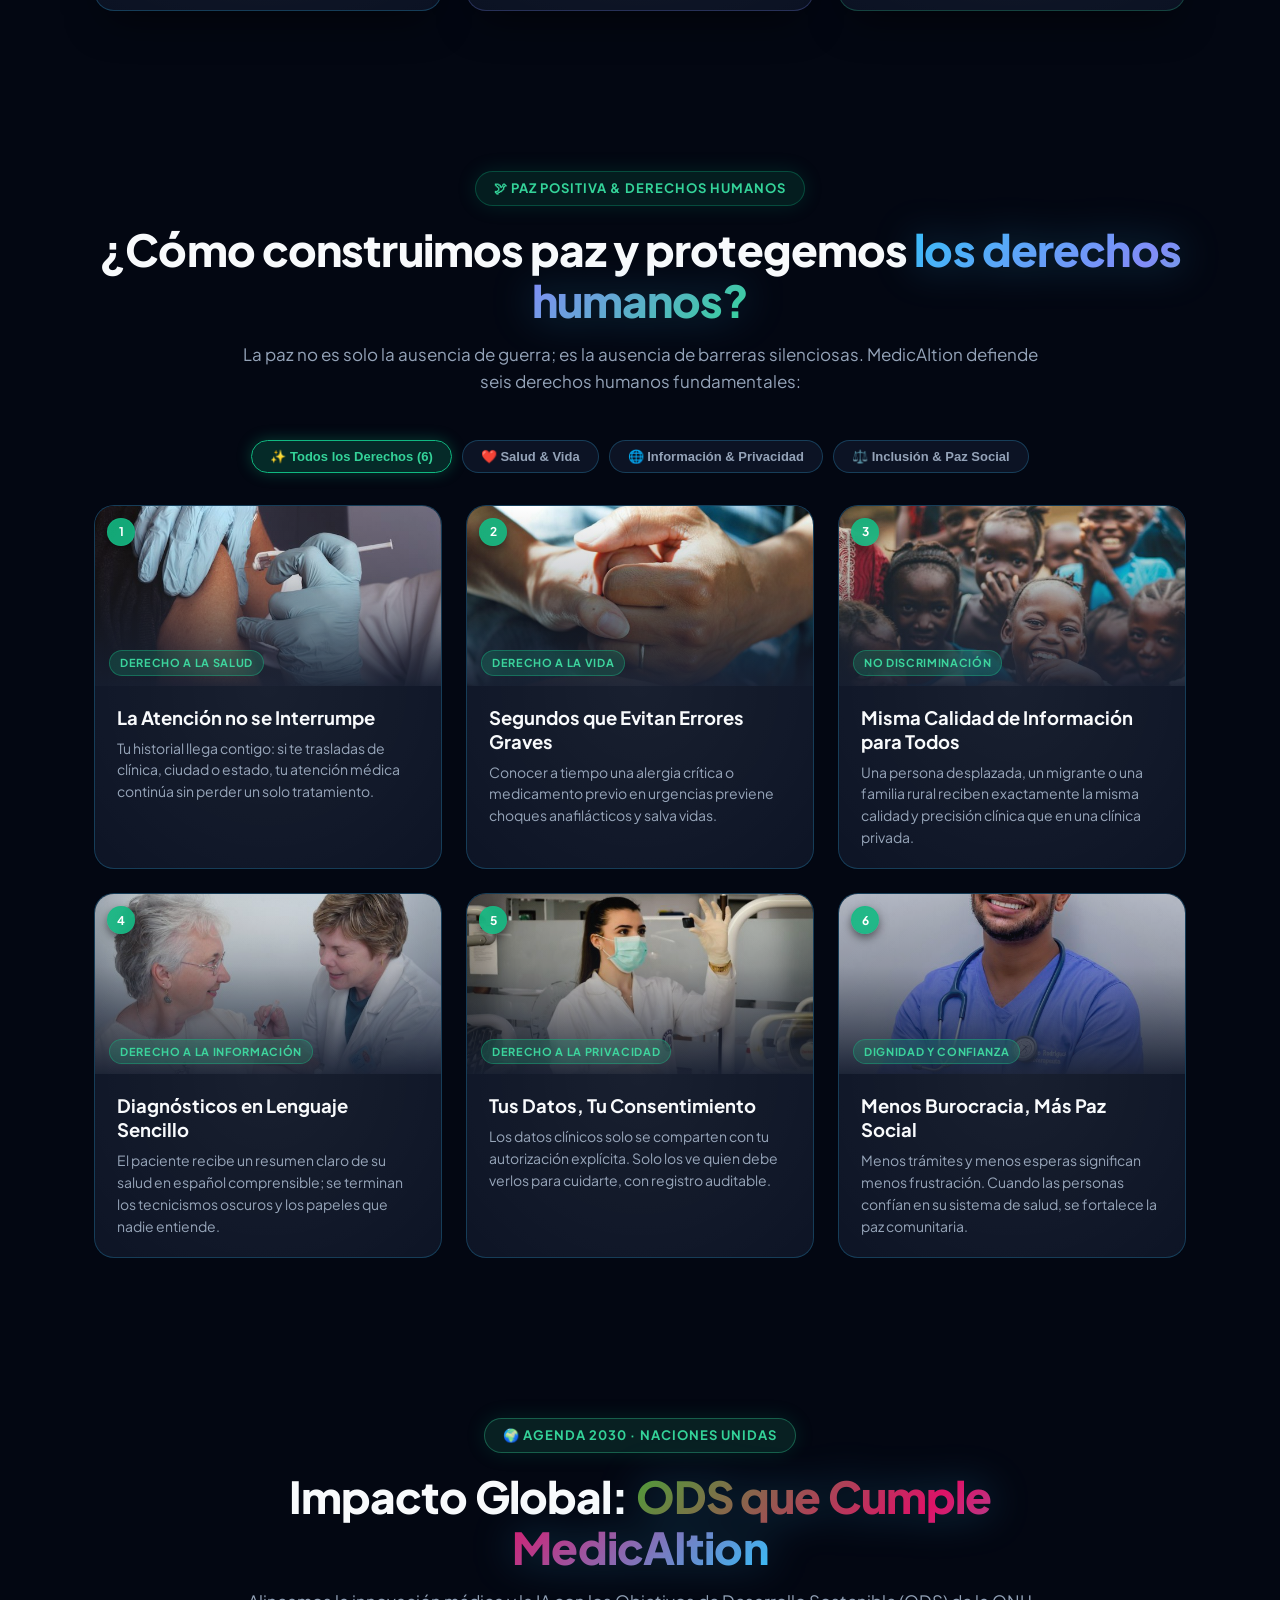
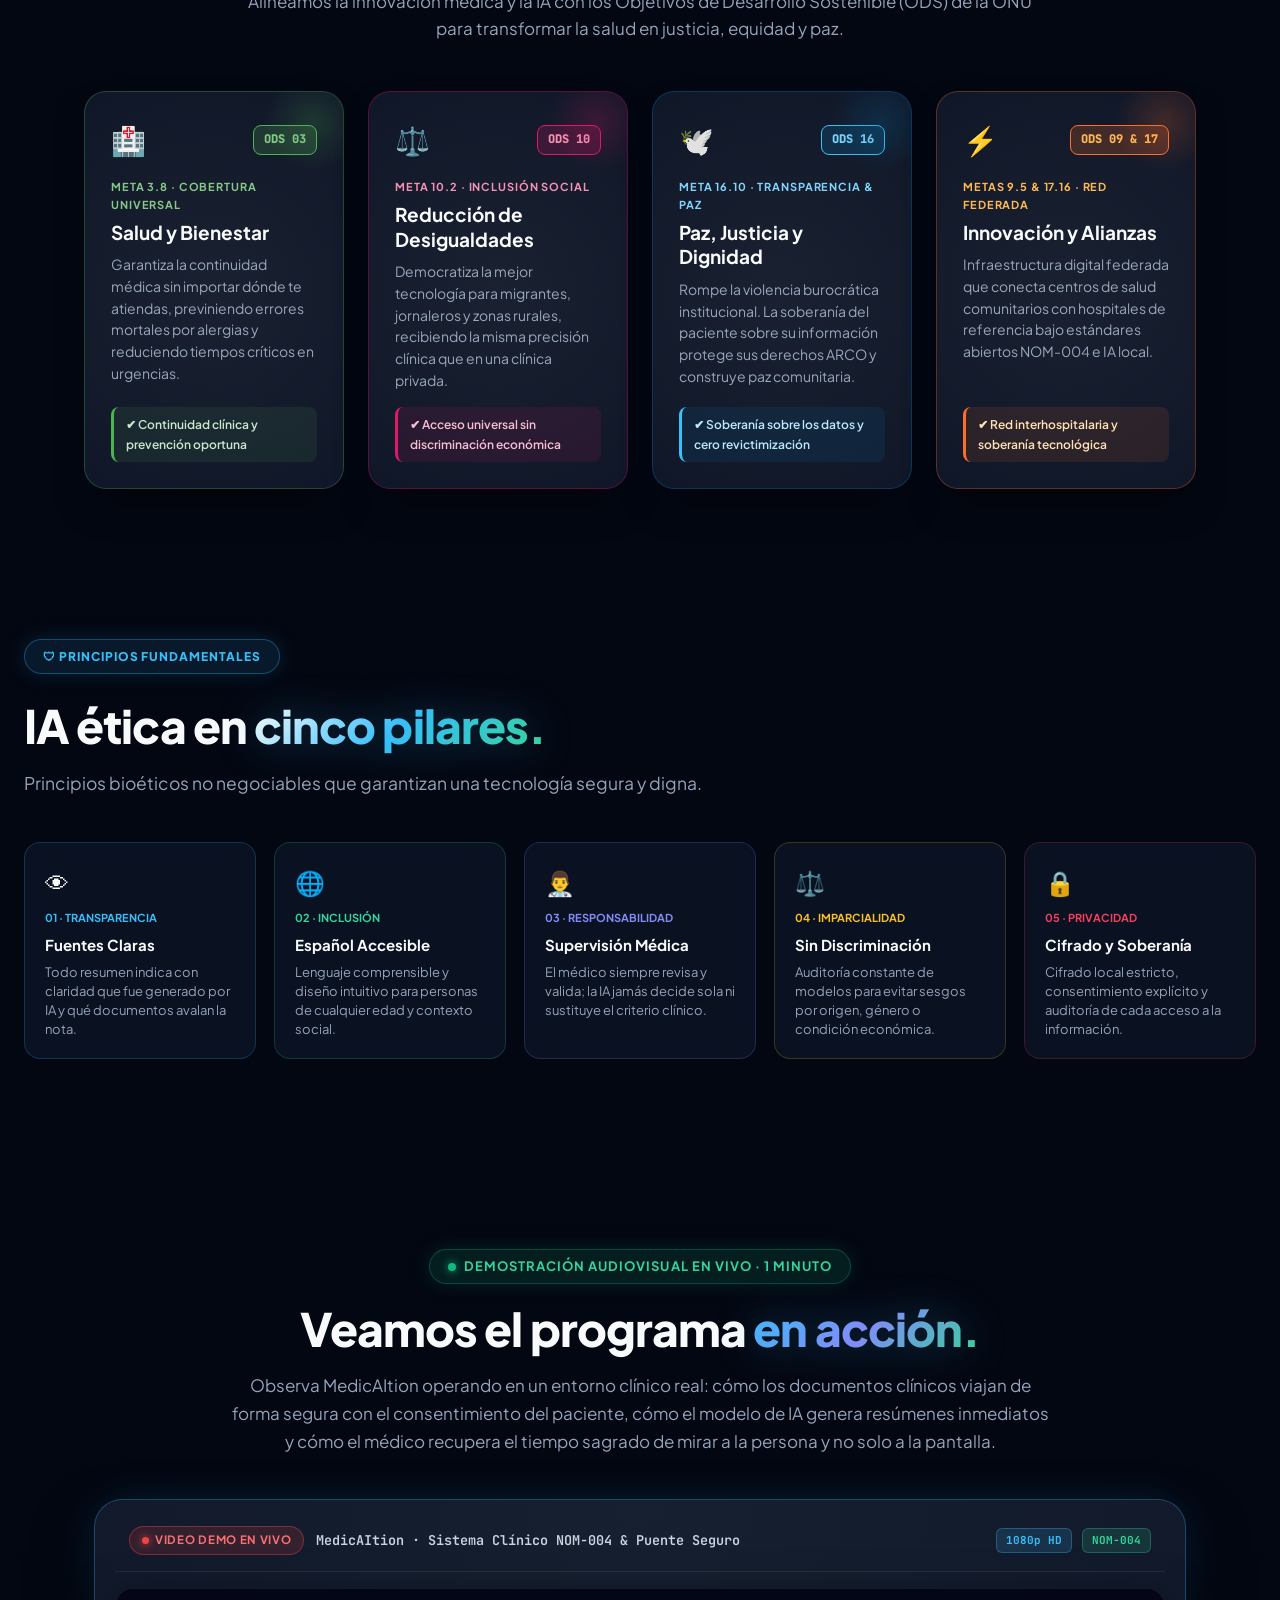
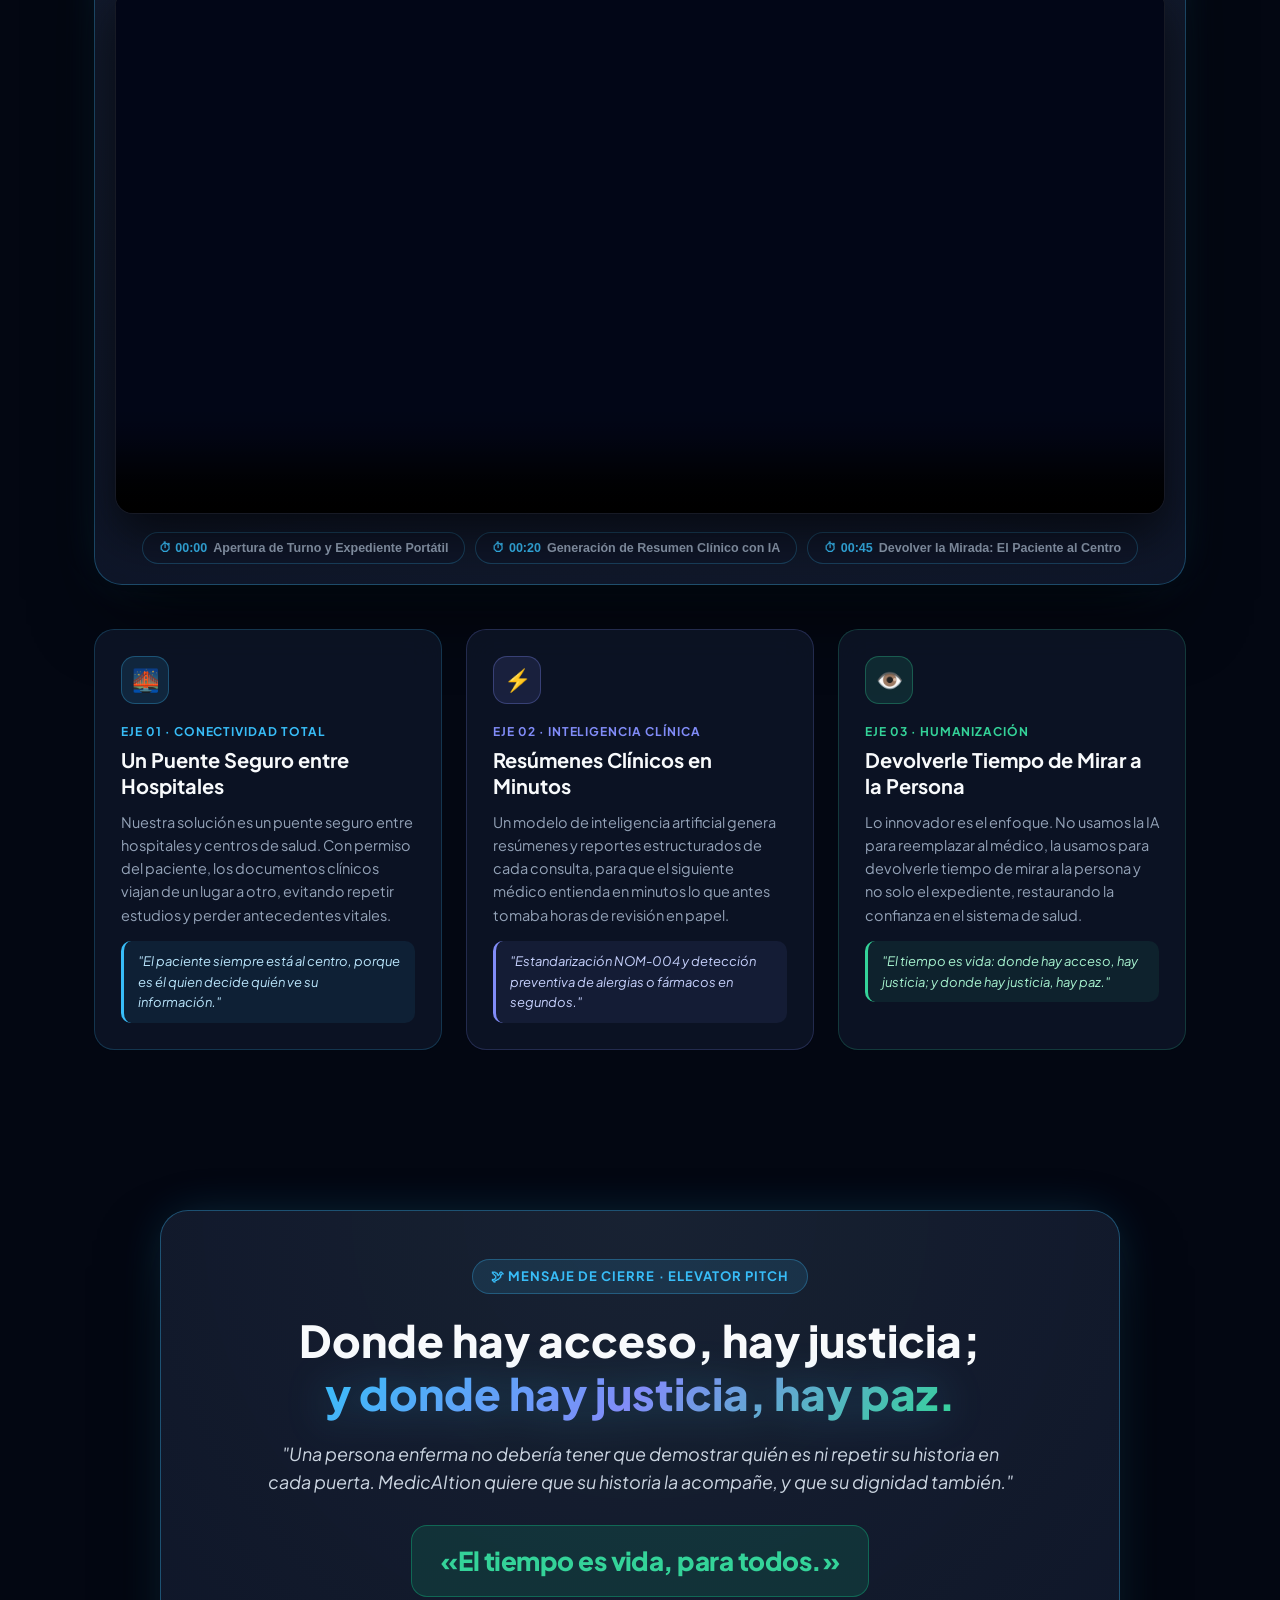
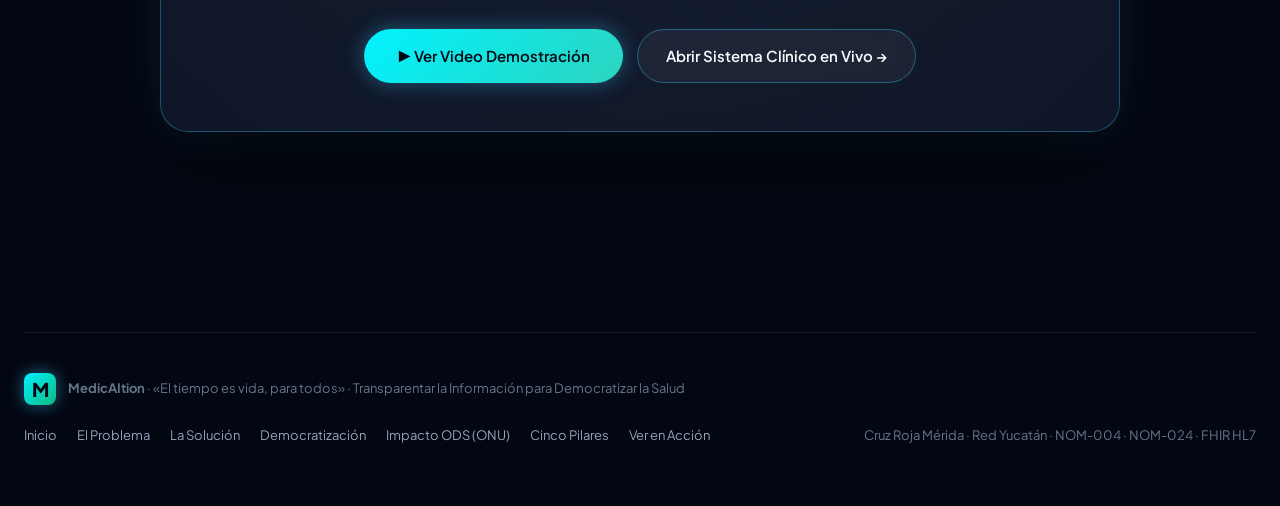
